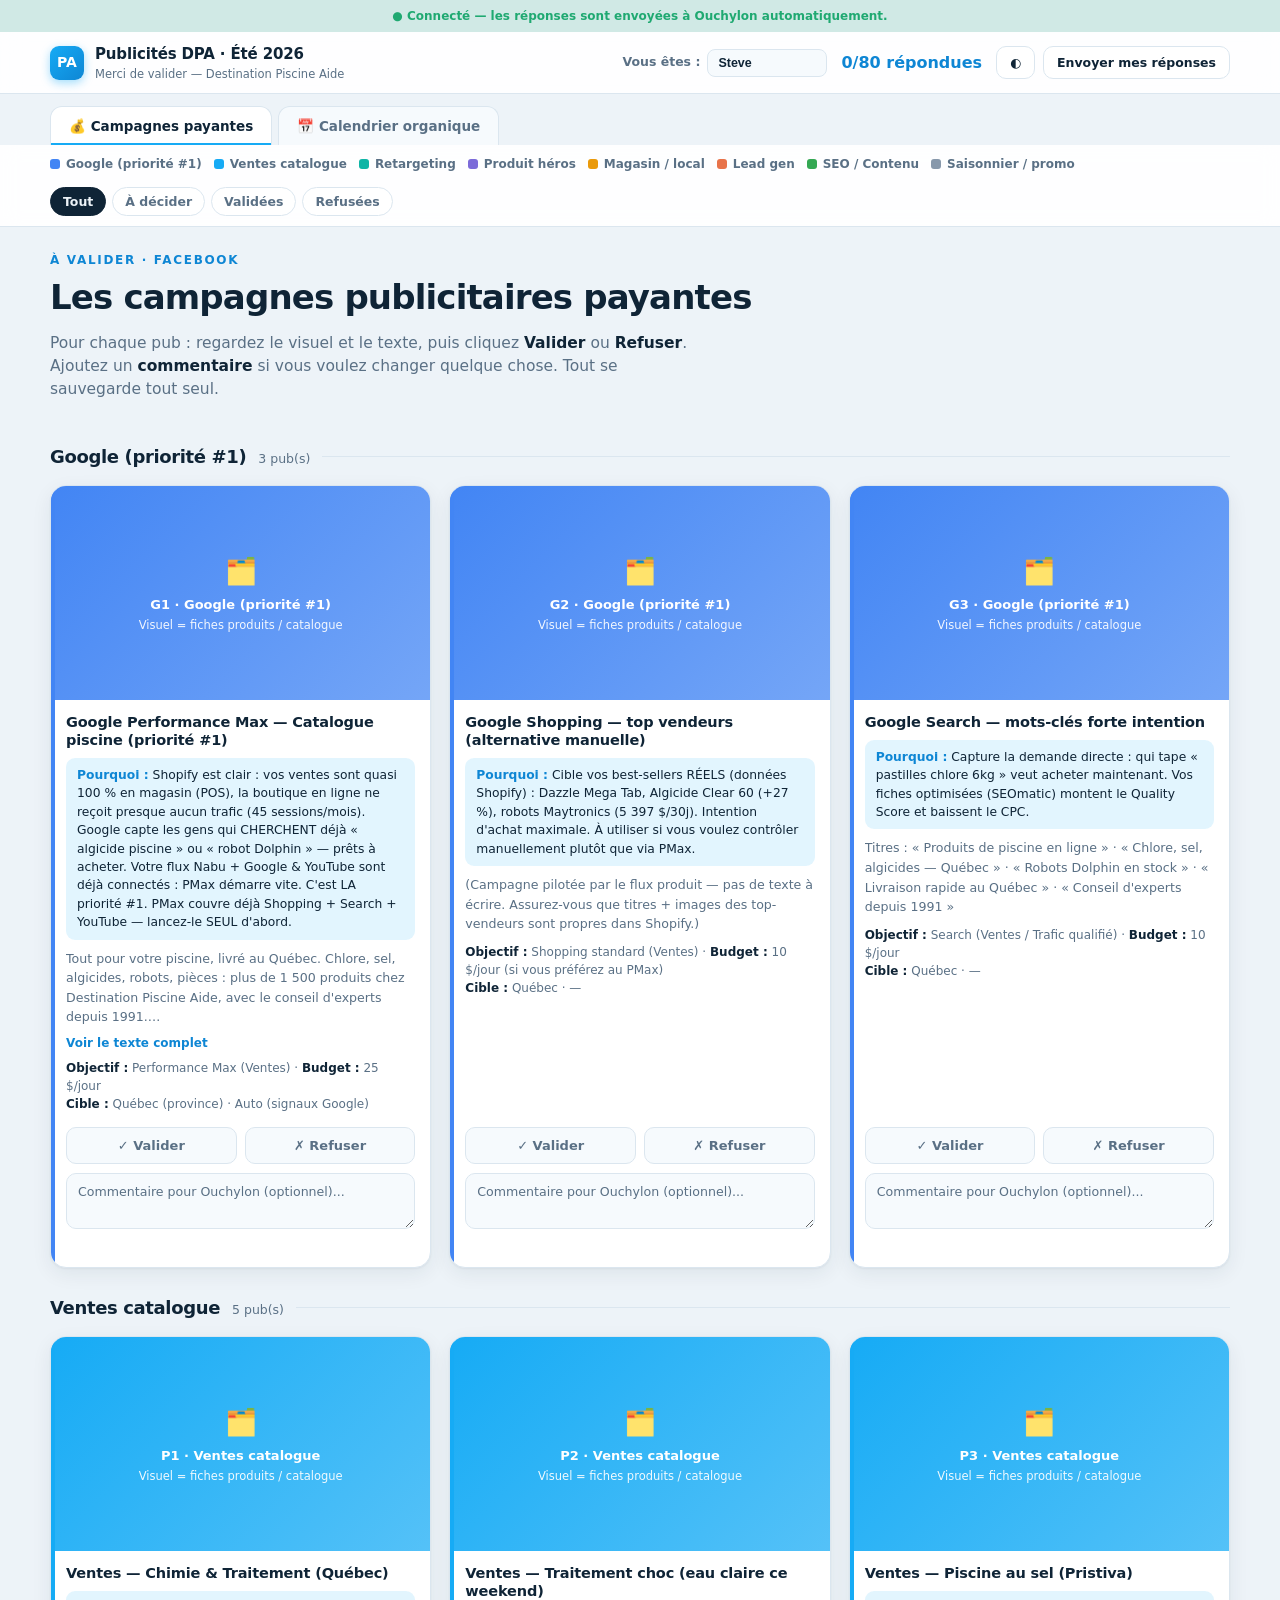
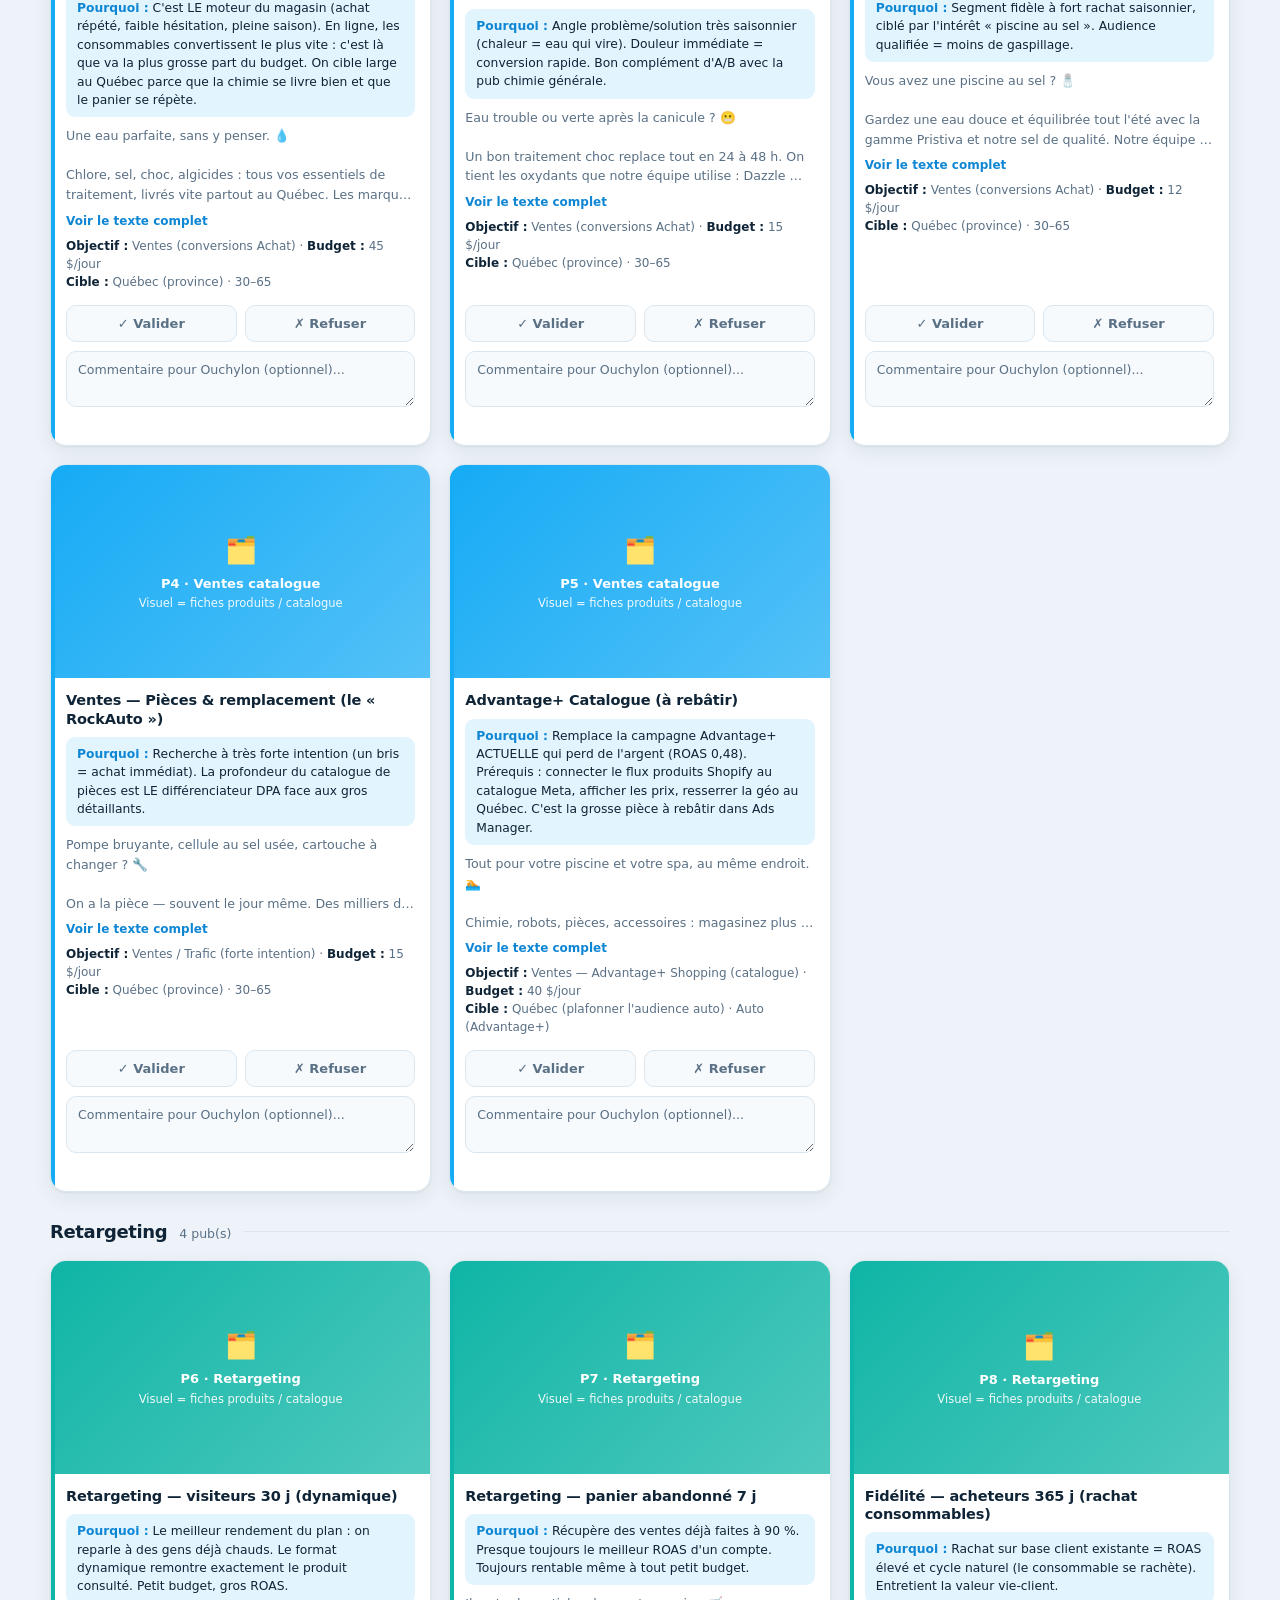
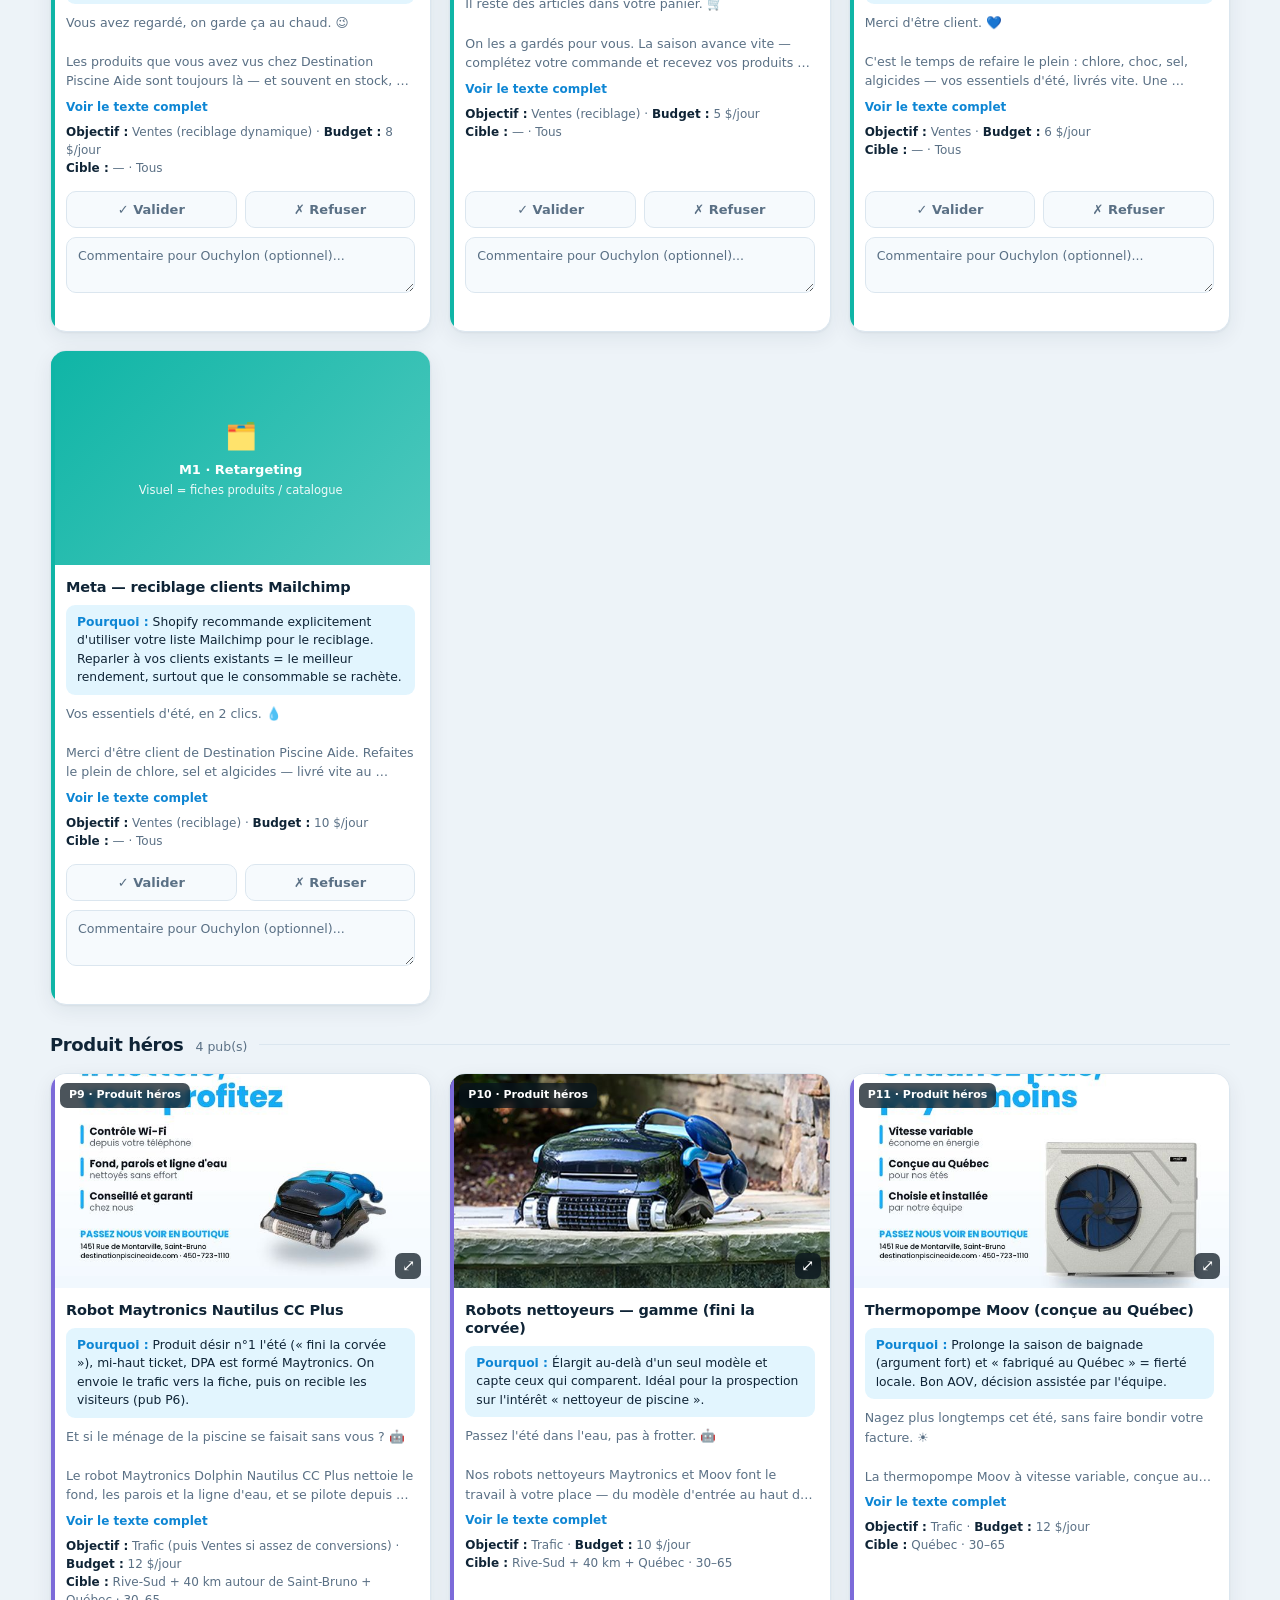
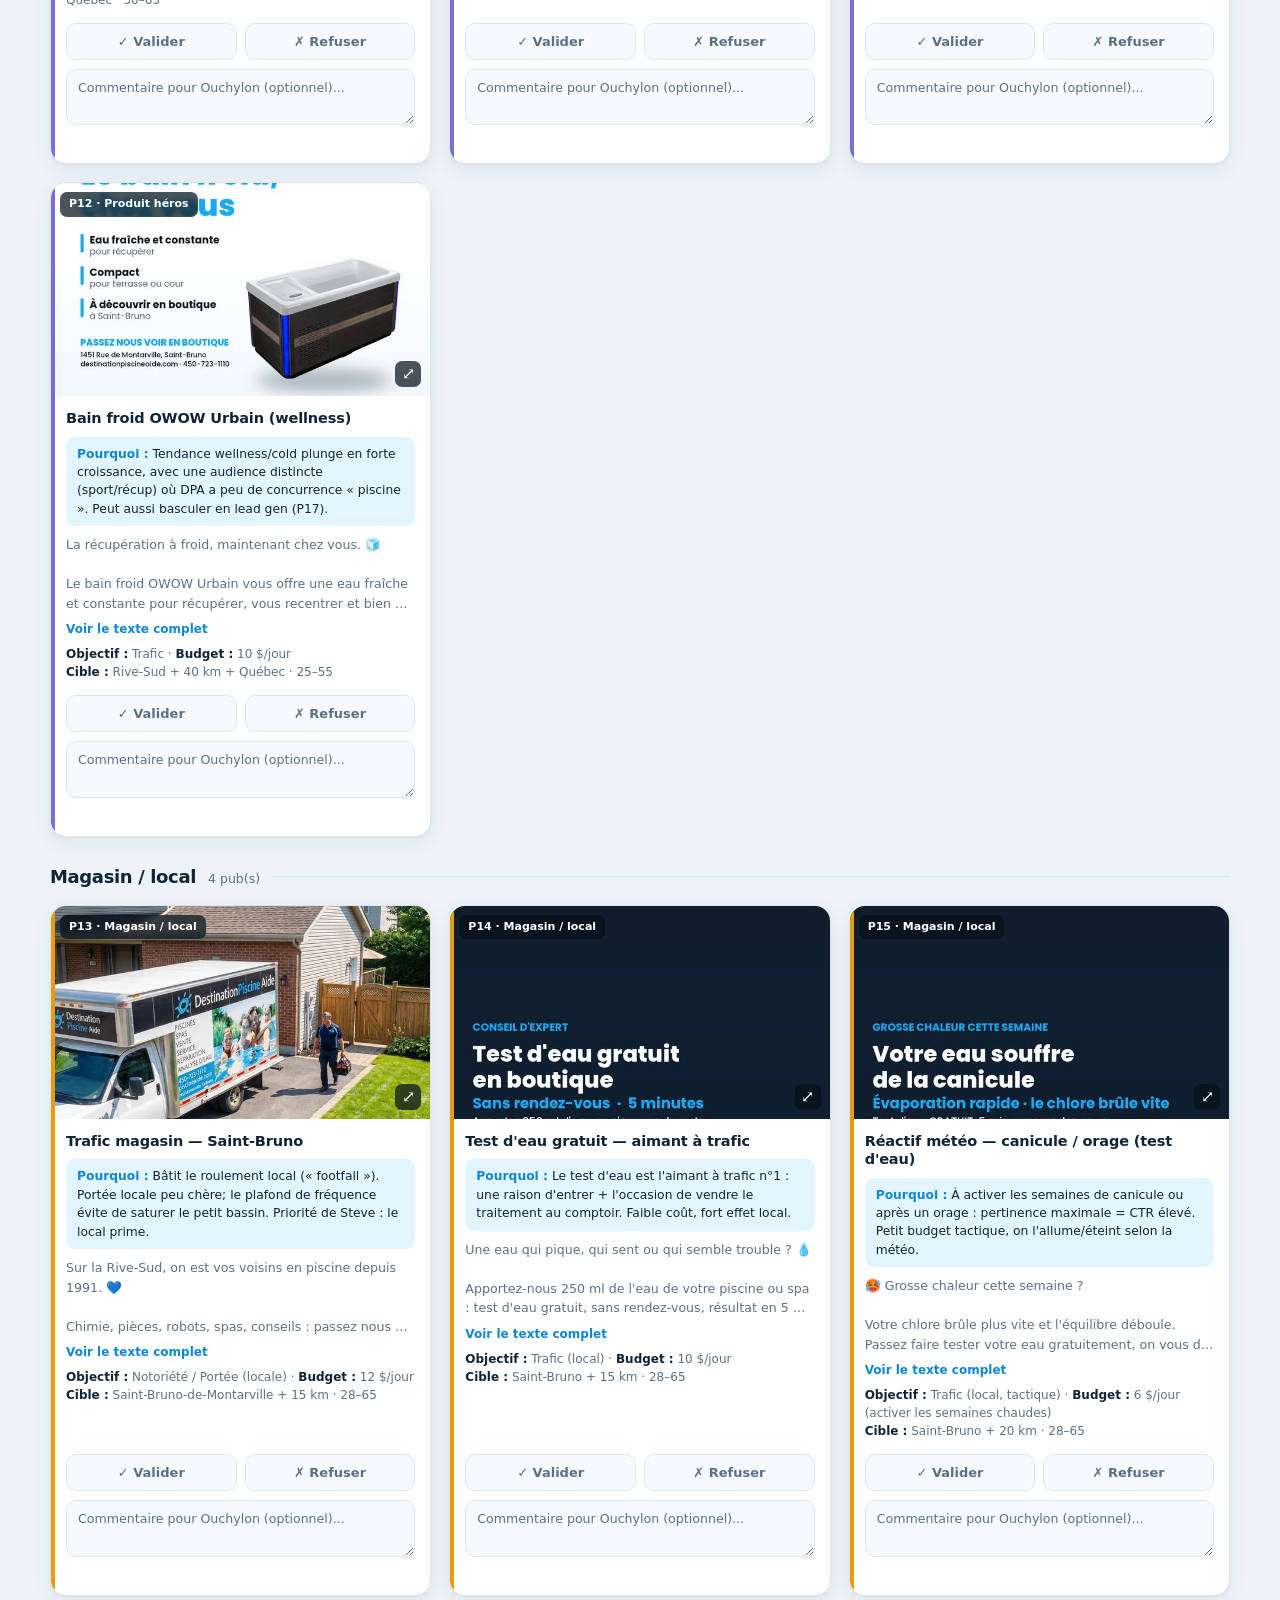
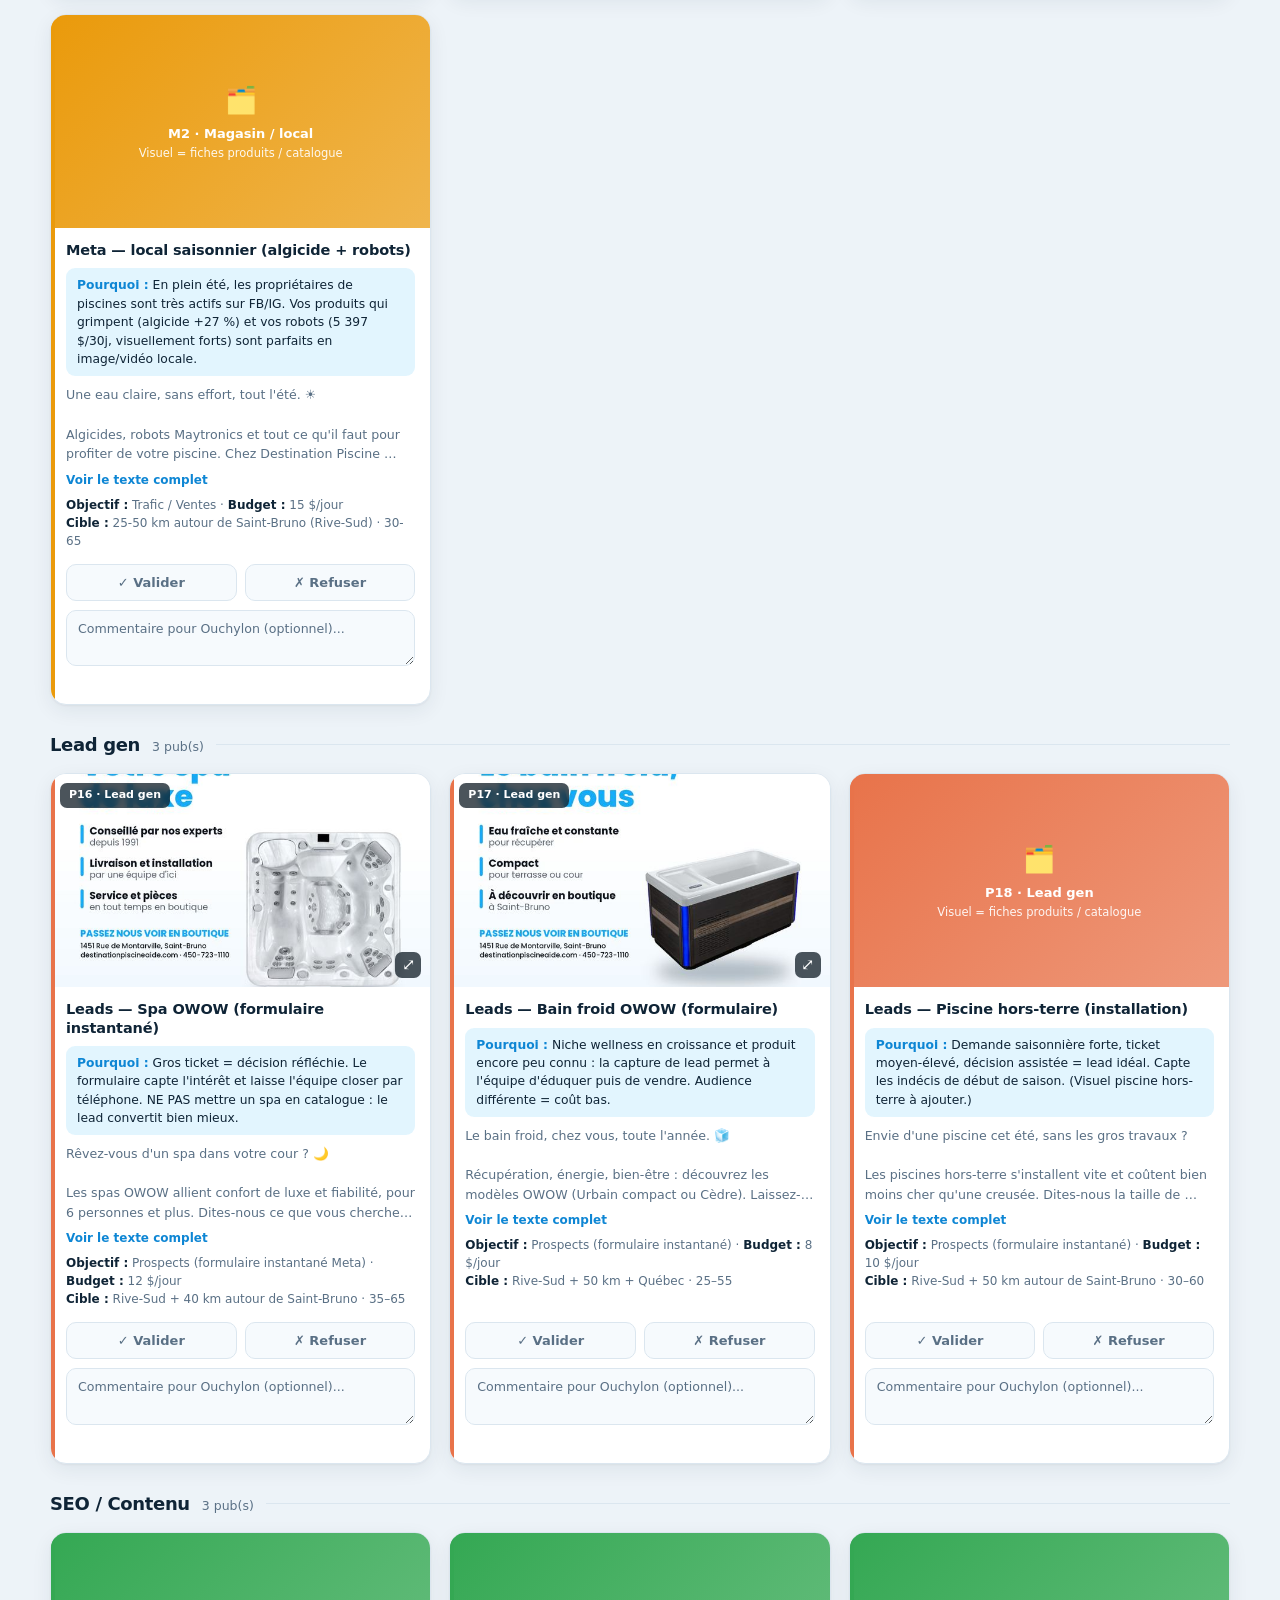
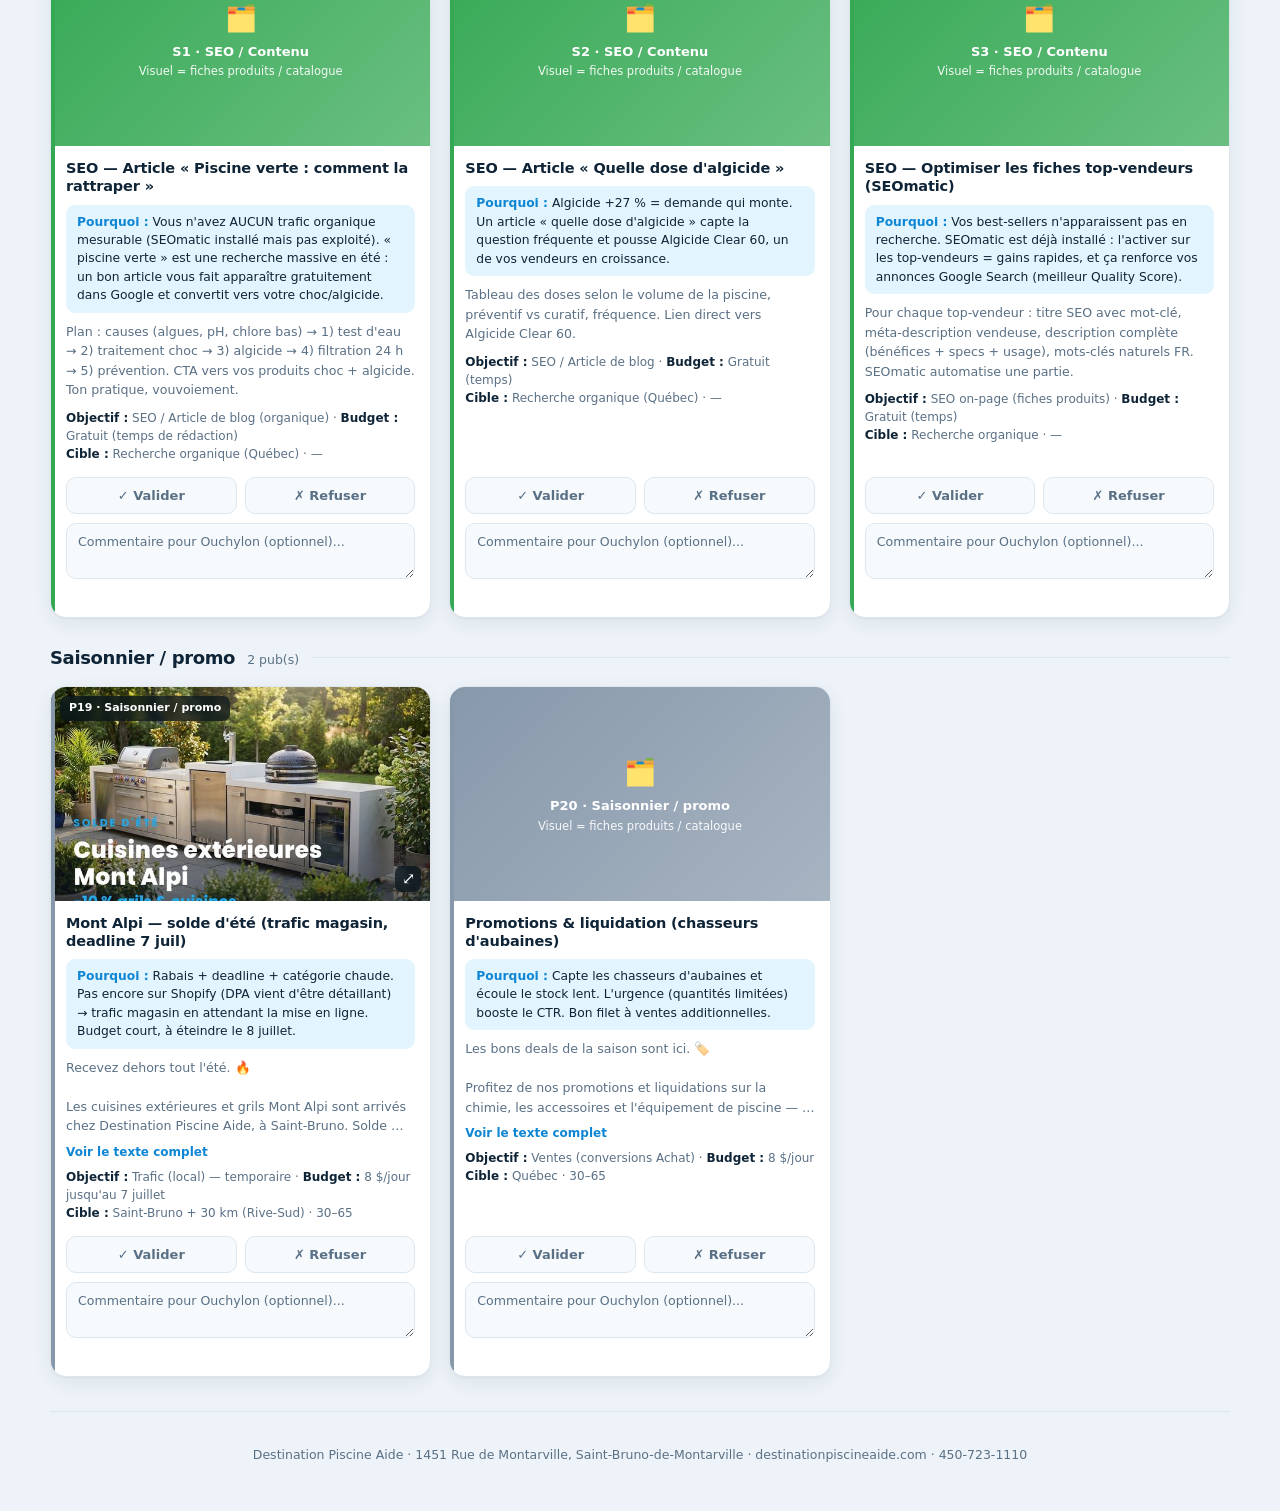
==== index.html @ d01fed9a "Page de validation des pubs DPA (Steve) — mirror GHL + créatifs Google/Meta/SEO Co-Authored-By: Clau" ====
<!doctype html>
<html lang="fr">
<head>
<meta charset="utf-8">
<meta name="viewport" content="width=device-width, initial-scale=1">
<title>Publicités DPA — Été 2026 · à valider</title>
<link rel="icon" href="data:image/svg+xml,<svg xmlns='http://www.w3.org/2000/svg' viewBox='0 0 100 100'><text y='.9em' font-size='90'>💧</text></svg>">
<link rel="stylesheet" href="styles.css">
</head>
<body data-page="review">
<div id="modebar" class="modebar"></div>
<header class="top"><div class="top-in">
  <div class="brand"><div class="logo">PA</div>
    <div><b>Publicités DPA · Été 2026</b><span>Merci de valider — Destination Piscine Aide</span></div></div>
  <label class="who">Vous êtes : <input id="reviewer" type="text" aria-label="Votre nom"></label>
  <span class="prog" id="prog">0/0</span>
  <div class="actions">
    <button class="btn" id="themeBtn" title="Thème clair/sombre">◐</button>
    <button class="btn" id="exportBtn">Envoyer mes réponses</button>
  </div>
</div></header>

<div class="tabs" role="tablist">
  <button class="tab" id="tabPaid" role="tab" aria-selected="true">💰 Campagnes payantes</button>
  <button class="tab" id="tabOrg" role="tab" aria-selected="false">📅 Calendrier organique</button>
</div>
<div class="subbar"><div class="subbar-in">
  <div class="legend" id="legend"></div>
  <div class="filters" id="filters">
    <button class="chip" data-f="all" aria-pressed="true">Tout</button>
    <button class="chip" data-f="attente" aria-pressed="false">À décider</button>
    <button class="chip" data-f="valide" aria-pressed="false">Validées</button>
    <button class="chip" data-f="refuse" aria-pressed="false">Refusées</button>
  </div>
</div></div>

<main class="wrap">
  <section class="view on" id="viewPaid">
    <div class="hero">
      <div class="eyebrow">À valider · Facebook</div>
      <h1>Les campagnes publicitaires payantes</h1>
      <p class="lede">Pour chaque pub : regardez le visuel et le texte, puis cliquez <b>Valider</b> ou <b>Refuser</b>. Ajoutez un <b>commentaire</b> si vous voulez changer quelque chose. Tout se sauvegarde tout seul.</p>
    </div>
    <div id="paidApp"></div>
  </section>
  <section class="view" id="viewOrg">
    <div class="hero">
      <div class="eyebrow">À valider · Facebook + Instagram</div>
      <h1>Le calendrier des publications</h1>
      <p class="lede">Les publications prévues du 26 juin au 20 juillet. Même chose : <b>Valider</b> / <b>Refuser</b> + commentaire au besoin.</p>
    </div>
    <div id="orgApp"></div>
  </section>
  <div class="foot">Destination Piscine Aide · 1451 Rue de Montarville, Saint-Bruno-de-Montarville · destinationpiscineaide.com · 450-723-1110</div>
</main>

<div class="lb" id="lb">
  <button class="lb-x" id="lbX" aria-label="Fermer">✕</button>
  <button class="lb-nav prev" id="lbP" aria-label="Précédent">‹</button>
  <img id="lbImg" alt="">
  <button class="lb-nav next" id="lbN" aria-label="Suivant">›</button>
  <div class="lb-count" id="lbC"></div>
</div>
<div class="toast" id="toast"></div>

<script src="config.js"></script>
<script src="data.js"></script>
<script src="store.js"></script>
<script src="app.js"></script>
</body>
</html>
---- styles.css ----
:root{
  --accent:#16ABF5; --accent-deep:#0E86D4; --accent-soft:rgba(22,171,245,.12);
  --ground:#EDF3F8; --surface:#FFFFFF; --surface-2:#F6FAFD;
  --ink:#0F2436; --muted:#5A7085; --line:#DBE6EF; --line-2:#EAF1F7;
  --keep:#1FA971; --keep-soft:rgba(31,169,113,.14);
  --revoir:#E8734A; --revoir-soft:rgba(232,115,74,.14);
  --c-produit:#16ABF5; --c-montalpi:#EA9A0B; --c-conseil:#0FB5A6; --c-equipe:#7C6BD9; --c-aspirationnel:#8798AB;
  --shadow:0 1px 2px rgba(16,36,54,.05),0 6px 20px rgba(16,36,54,.07);
  --radius:16px; --maxw:1220px;
  --font:"Poppins","Segoe UI",system-ui,-apple-system,Roboto,Helvetica,Arial,sans-serif;
  --mono:ui-monospace,"Cascadia Mono","Consolas",monospace;
}
@media (prefers-color-scheme:dark){:root{
  --ground:#0B141D; --surface:#14212E; --surface-2:#0F1B26; --ink:#E6EFF6; --muted:#93A8BA;
  --line:#263A4C; --line-2:#1C2C3A; --accent-soft:rgba(22,171,245,.16);
  --keep-soft:rgba(31,169,113,.2); --revoir-soft:rgba(232,115,74,.18);
  --shadow:0 1px 2px rgba(0,0,0,.3),0 8px 26px rgba(0,0,0,.35);}}
:root[data-theme="dark"]{
  --ground:#0B141D; --surface:#14212E; --surface-2:#0F1B26; --ink:#E6EFF6; --muted:#93A8BA;
  --line:#263A4C; --line-2:#1C2C3A; --accent-soft:rgba(22,171,245,.16);
  --keep-soft:rgba(31,169,113,.2); --revoir-soft:rgba(232,115,74,.18);
  --shadow:0 1px 2px rgba(0,0,0,.3),0 8px 26px rgba(0,0,0,.35);}
:root[data-theme="light"]{
  --ground:#EDF3F8; --surface:#FFFFFF; --surface-2:#F6FAFD; --ink:#0F2436; --muted:#5A7085;
  --line:#DBE6EF; --line-2:#EAF1F7; --accent-soft:rgba(22,171,245,.12);
  --keep-soft:rgba(31,169,113,.14); --revoir-soft:rgba(232,115,74,.14);
  --shadow:0 1px 2px rgba(16,36,54,.05),0 6px 20px rgba(16,36,54,.07);}
*{box-sizing:border-box}
body{margin:0;background:var(--ground);color:var(--ink);font-family:var(--font);line-height:1.5;
  -webkit-font-smoothing:antialiased;text-rendering:optimizeLegibility}
img{max-width:100%;display:block}
button{font-family:inherit;cursor:pointer}
textarea{font-family:inherit}
a{color:var(--accent-deep);word-break:break-word}
.wrap{max-width:var(--maxw);margin:0 auto;padding:0 20px}

.top{position:sticky;top:0;z-index:40;background:color-mix(in srgb,var(--surface) 90%,transparent);
  backdrop-filter:blur(12px);border-bottom:1px solid var(--line)}
.top-in{max-width:var(--maxw);margin:0 auto;padding:10px 20px;display:flex;align-items:center;gap:14px;flex-wrap:wrap}
.brand{display:flex;align-items:center;gap:11px;margin-right:auto;min-width:0}
.logo{width:34px;height:34px;border-radius:9px;background:linear-gradient(135deg,var(--accent),var(--accent-deep));
  display:grid;place-items:center;color:#fff;font-weight:700;font-size:14px;flex:none;box-shadow:0 3px 10px rgba(22,171,245,.4)}
.brand b{font-weight:600;font-size:15px;letter-spacing:-.01em;white-space:nowrap}
.brand span{display:block;font-size:11.5px;color:var(--muted);font-weight:500}
.who{display:flex;align-items:center;gap:7px;font-size:12.5px;color:var(--muted);font-weight:600}
.who input{border:1px solid var(--line);background:var(--surface-2);color:var(--ink);border-radius:8px;
  padding:6px 10px;font-size:12.5px;font-weight:600;width:120px}
.prog{font-variant-numeric:tabular-nums;font-weight:700;color:var(--accent-deep);white-space:nowrap}
.actions{display:flex;gap:8px;flex-wrap:wrap}
.btn{border:1px solid var(--line);background:var(--surface);color:var(--ink);padding:8px 13px;border-radius:10px;
  font-size:12.5px;font-weight:600;display:inline-flex;align-items:center;gap:6px;transition:.15s;white-space:nowrap}
.btn:hover{border-color:var(--accent);color:var(--accent-deep)}
.btn.primary{background:var(--accent);border-color:var(--accent);color:#fff}
.btn.primary:hover{background:var(--accent-deep);color:#fff}
.btn:focus-visible,.chip:focus-visible,.tab:focus-visible,button:focus-visible,textarea:focus-visible{outline:2px solid var(--accent);outline-offset:2px}

.modebar{font-size:12px;font-weight:600;text-align:center;padding:7px 12px}
.modebar.local{background:var(--revoir-soft);color:var(--revoir)}
.modebar.cloud{background:var(--keep-soft);color:var(--keep)}
.modebar b{font-weight:700}

.tabs{display:flex;gap:6px;max-width:var(--maxw);margin:0 auto;padding:12px 20px 0}
.tab{border:1px solid var(--line);border-bottom:none;background:var(--surface-2);color:var(--muted);
  padding:11px 18px;border-radius:12px 12px 0 0;font-size:13.5px;font-weight:650;transition:.15s}
.tab[aria-selected="true"]{background:var(--surface);color:var(--ink);box-shadow:0 -2px 0 var(--accent) inset}
.tab:hover{color:var(--ink)}
.subbar{position:sticky;top:55px;z-index:30;background:color-mix(in srgb,var(--surface) 92%,transparent);
  backdrop-filter:blur(10px);border-bottom:1px solid var(--line)}
.subbar-in{max-width:var(--maxw);margin:0 auto;padding:10px 20px;display:flex;gap:14px;align-items:center;justify-content:space-between;flex-wrap:wrap}
.filters{display:flex;gap:6px;flex-wrap:wrap}
.chip{border:1px solid var(--line);background:var(--surface);color:var(--muted);padding:6px 12px;border-radius:999px;
  font-size:12.5px;font-weight:600;transition:.15s}
.chip[aria-pressed="true"]{background:var(--ink);color:var(--ground);border-color:var(--ink)}
.chip:hover{border-color:var(--accent)}
.legend{display:flex;flex-wrap:wrap;gap:12px}
.lg{display:inline-flex;align-items:center;gap:6px;font-size:12px;font-weight:600;color:var(--muted)}
.lg i{width:10px;height:10px;border-radius:3px;display:inline-block}

.hero{padding:24px 0 4px}
.eyebrow{font-size:12px;font-weight:700;letter-spacing:.14em;text-transform:uppercase;color:var(--accent-deep)}
h1{font-size:clamp(23px,4vw,34px);line-height:1.09;letter-spacing:-.025em;margin:.3em 0 .26em;font-weight:700;text-wrap:balance}
.lede{font-size:15.5px;color:var(--muted);max-width:66ch}
.lede b{color:var(--ink);font-weight:600}
.view{display:none} .view.on{display:block}

.sec{padding:22px 0 4px}
.sec-h{display:flex;align-items:baseline;gap:12px;margin-bottom:15px}
.sec-h h2{font-size:18px;font-weight:650;letter-spacing:-.02em;margin:0}
.sec-h .rng{font-size:12.5px;color:var(--muted);font-weight:500}
.sec-h .ln{flex:1;height:1px;background:var(--line);align-self:center}
.grid{display:grid;grid-template-columns:repeat(auto-fill,minmax(300px,1fr));gap:18px}

/* card (shared review) */
.card{background:var(--surface);border:1px solid var(--line);border-radius:var(--radius);overflow:hidden;
  box-shadow:var(--shadow);display:flex;flex-direction:column;position:relative;transition:.18s}
.card::before{content:"";position:absolute;inset:0 auto 0 0;width:4px;background:var(--tc,transparent);z-index:2;transition:.18s}
.card.valide::before{background:var(--keep)} .card.refuse::before{background:var(--revoir)}
.card.refuse .media img{opacity:.5;filter:saturate(.75)}
.card.hidden{display:none}
.media{position:relative;background:var(--surface-2);cursor:zoom-in;aspect-ratio:1/1;overflow:hidden}
.media.wide{aspect-ratio:16/9} .media.story{aspect-ratio:1080/1920}
.media.ph{cursor:default;display:grid;place-items:center;color:#fff;text-align:center;padding:14px}
.media.vid{aspect-ratio:1/1;cursor:default}
.media video{width:100%;height:100%;object-fit:contain;background:#000;display:block}
.media img{width:100%;height:100%;object-fit:cover}
.badges{position:absolute;top:9px;left:9px;right:9px;display:flex;gap:6px;justify-content:space-between;pointer-events:none}
.tagpill{background:rgba(6,18,28,.72);color:#fff;font-size:11px;font-weight:600;padding:4px 9px;border-radius:7px;backdrop-filter:blur(3px)}
.cat{font-size:11px;font-weight:700;padding:4px 9px;border-radius:7px;color:#fff}
.num{position:absolute;bottom:9px;left:9px;background:rgba(6,18,28,.72);color:#fff;font-size:11px;font-weight:700;
  padding:3px 8px;border-radius:7px;font-variant-numeric:tabular-nums;backdrop-filter:blur(3px)}
.zoom{position:absolute;bottom:9px;right:9px;background:rgba(6,18,28,.72);color:#fff;width:26px;height:26px;border-radius:7px;
  display:grid;place-items:center;backdrop-filter:blur(3px)}
.body{padding:13px 15px 15px;display:flex;flex-direction:column;gap:9px;flex:1}
.when{display:flex;align-items:center;gap:8px;font-size:12px;color:var(--muted);font-weight:600;flex-wrap:wrap}
.when .d{color:var(--ink)}
.ttl{font-size:14.5px;font-weight:650;letter-spacing:-.01em;line-height:1.25}
.why{background:var(--accent-soft);border-radius:9px;padding:8px 11px;font-size:12.3px;color:var(--ink);line-height:1.5}
.why b{color:var(--accent-deep);font-weight:700}
.cap{font-size:12.6px;color:var(--muted);line-height:1.55;white-space:pre-wrap;
  display:-webkit-box;-webkit-line-clamp:4;-webkit-box-orient:vertical;overflow:hidden}
.cap.open{-webkit-line-clamp:unset;overflow:visible}
.meta{font-size:12px;color:var(--muted);line-height:1.5}
.meta b{color:var(--ink);font-weight:600}
.more{align-self:flex-start;background:none;border:none;color:var(--accent-deep);font-size:12px;font-weight:600;padding:0}
.more:hover{text-decoration:underline}

/* decision + comment */
.dec{display:flex;gap:8px;margin-top:auto;padding-top:5px}
.dec button{flex:1;border-radius:10px;border:1.5px solid var(--line);background:var(--surface-2);color:var(--muted);
  padding:10px 6px;font-size:13px;font-weight:700;display:inline-flex;align-items:center;justify-content:center;gap:6px;transition:.14s}
.dec button:hover{border-color:var(--muted)}
.dec .v[aria-pressed="true"]{background:var(--keep);border-color:var(--keep);color:#fff}
.dec .r[aria-pressed="true"]{background:var(--revoir);border-color:var(--revoir);color:#fff}
.cmt{width:100%;border:1px solid var(--line);background:var(--surface-2);color:var(--ink);border-radius:10px;
  padding:9px 11px;font-size:12.6px;resize:vertical;min-height:38px;line-height:1.45}
.cmt::placeholder{color:var(--muted)}
.saved{font-size:11px;font-weight:650;color:var(--keep);opacity:0;transition:.2s;display:flex;align-items:center;gap:4px;height:14px}
.saved.on{opacity:1} .saved.err{color:var(--revoir)}

/* admin */
.tiles{display:grid;grid-template-columns:repeat(auto-fit,minmax(150px,1fr));gap:14px;margin:18px 0}
.tile{background:var(--surface);border:1px solid var(--line);border-radius:14px;padding:16px 18px;box-shadow:var(--shadow)}
.tile .k{font-size:11px;text-transform:uppercase;letter-spacing:.06em;color:var(--muted);font-weight:700}
.tile .v{font-size:30px;font-weight:800;letter-spacing:-.02em;font-variant-numeric:tabular-nums;margin-top:3px}
.tile.v-valide .v{color:var(--keep)} .tile.v-refuse .v{color:var(--revoir)} .tile.v-attente .v{color:var(--muted)}
.arow{display:grid;grid-template-columns:56px 1fr auto;gap:13px;align-items:center;background:var(--surface);
  border:1px solid var(--line);border-radius:12px;padding:10px 13px;box-shadow:var(--shadow);margin-bottom:9px}
.arow.hidden{display:none}
.arow .th{width:56px;height:56px;border-radius:9px;object-fit:cover;background:var(--surface-2);cursor:zoom-in}
.arow .mid{min-width:0}
.arow .nm{font-size:13.5px;font-weight:650;letter-spacing:-.01em}
.arow .sub{font-size:11.5px;color:var(--muted);margin-top:1px}
.arow .cbub{margin-top:6px;font-size:12.4px;color:var(--ink);background:var(--surface-2);border:1px solid var(--line-2);
  border-radius:9px;padding:7px 10px;line-height:1.45;white-space:pre-wrap}
.arow .cbub .qui{font-size:10.5px;color:var(--muted);font-weight:700;text-transform:uppercase;letter-spacing:.05em;margin-bottom:2px}
.stbadge{font-size:11.5px;font-weight:700;padding:5px 11px;border-radius:999px;white-space:nowrap}
.stbadge.valide{background:var(--keep-soft);color:var(--keep)}
.stbadge.refuse{background:var(--revoir-soft);color:var(--revoir)}
.stbadge.attente{background:var(--surface-2);color:var(--muted);border:1px solid var(--line)}

.foot{color:var(--muted);font-size:12.5px;text-align:center;padding:34px 0 46px;border-top:1px solid var(--line);margin-top:30px}
.lb{position:fixed;inset:0;z-index:80;background:rgba(6,14,22,.86);backdrop-filter:blur(6px);display:none;align-items:center;justify-content:center;padding:24px}
.lb.on{display:flex}
.lb img{max-width:min(94vw,760px);max-height:88vh;width:auto;border-radius:12px;box-shadow:0 20px 60px rgba(0,0,0,.5)}
.lb-x{position:absolute;top:16px;right:18px;width:42px;height:42px;border-radius:11px;border:none;background:rgba(255,255,255,.14);color:#fff;font-size:20px;display:grid;place-items:center}
.lb-nav{position:absolute;top:50%;transform:translateY(-50%);width:46px;height:46px;border-radius:50%;border:none;background:rgba(255,255,255,.14);color:#fff;font-size:22px;display:grid;place-items:center}
.lb-nav.prev{left:18px} .lb-nav.next{right:18px}
.lb-count{position:absolute;bottom:20px;left:50%;transform:translateX(-50%);color:#fff;font-size:13px;font-weight:600;background:rgba(255,255,255,.14);padding:5px 13px;border-radius:999px}
.toast{position:fixed;bottom:22px;left:50%;transform:translateX(-50%) translateY(20px);z-index:90;background:var(--ink);color:var(--ground);padding:11px 18px;border-radius:11px;font-size:13px;font-weight:600;opacity:0;transition:.25s;pointer-events:none;box-shadow:var(--shadow)}
.toast.on{opacity:1;transform:translateX(-50%) translateY(0)}
@media (prefers-reduced-motion:reduce){*{transition:none!important}}
@media (max-width:560px){.grid{grid-template-columns:1fr;gap:14px}.who input{width:96px}}
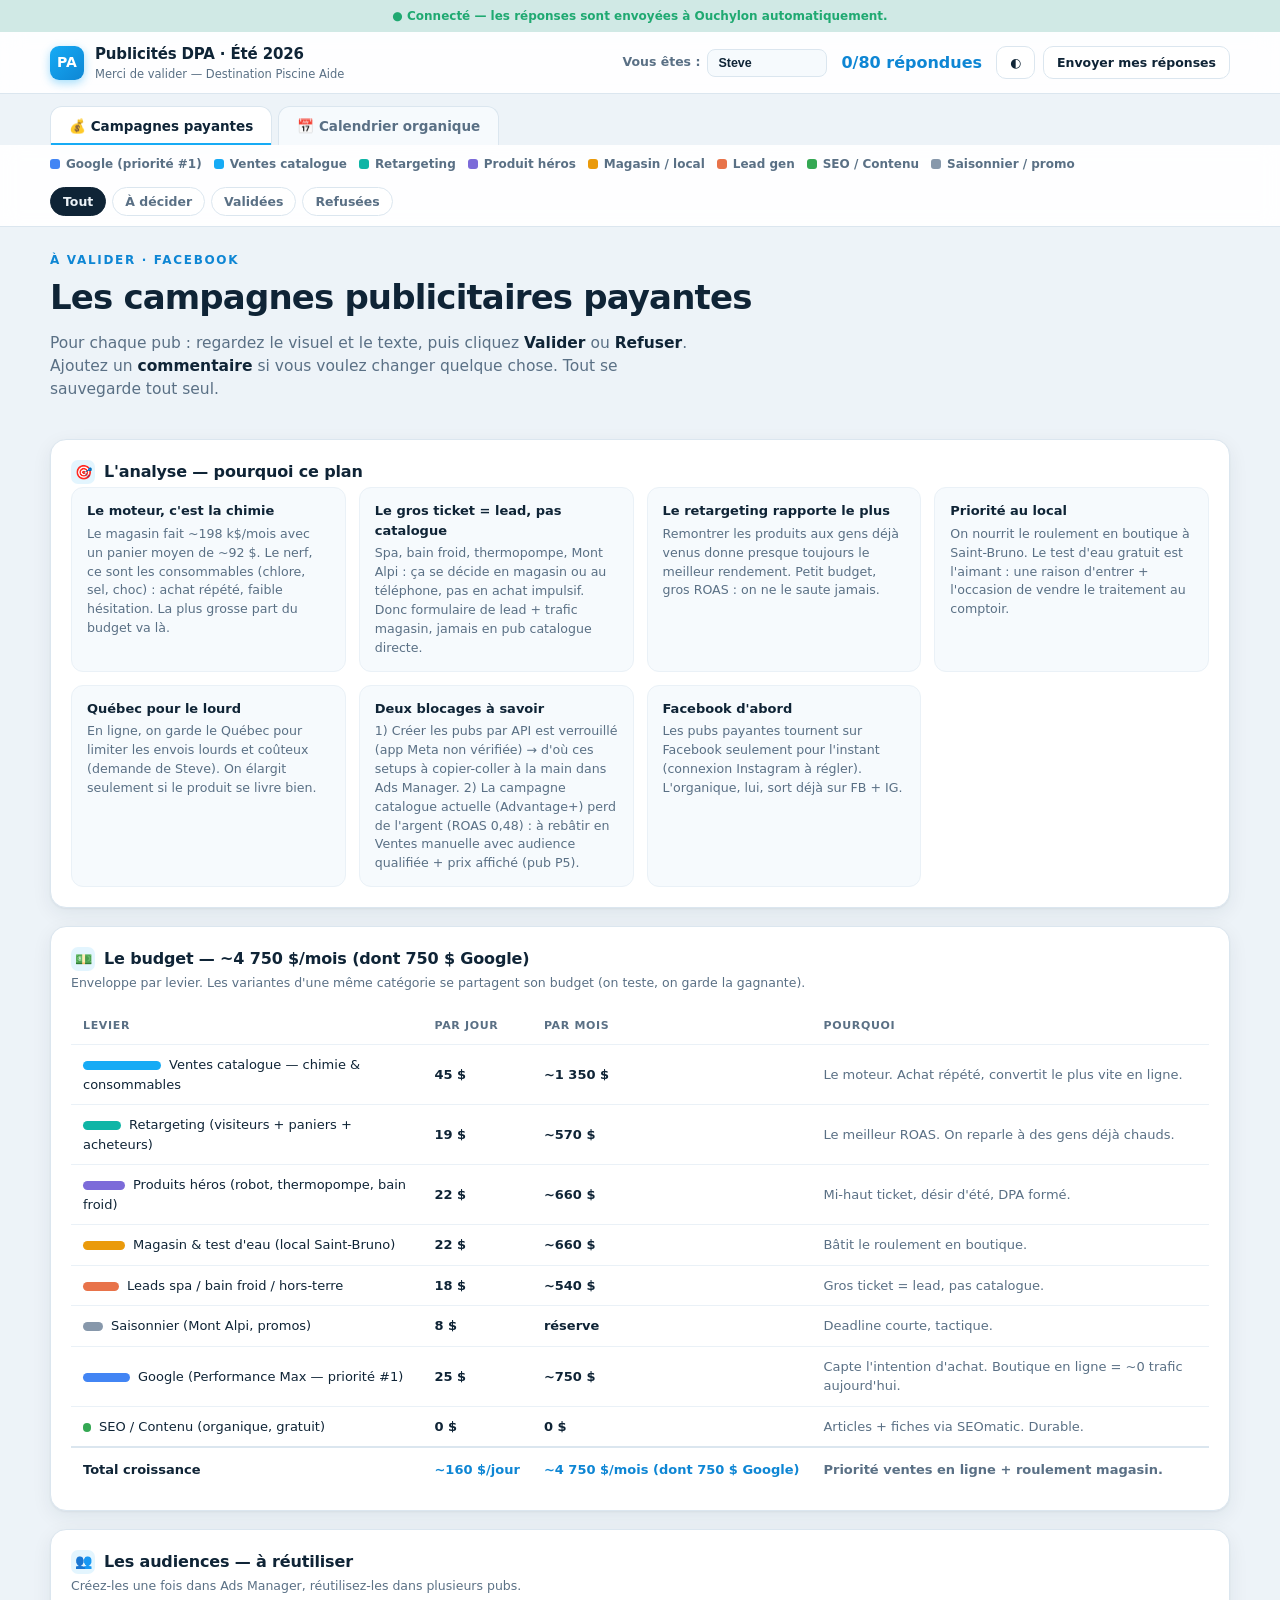
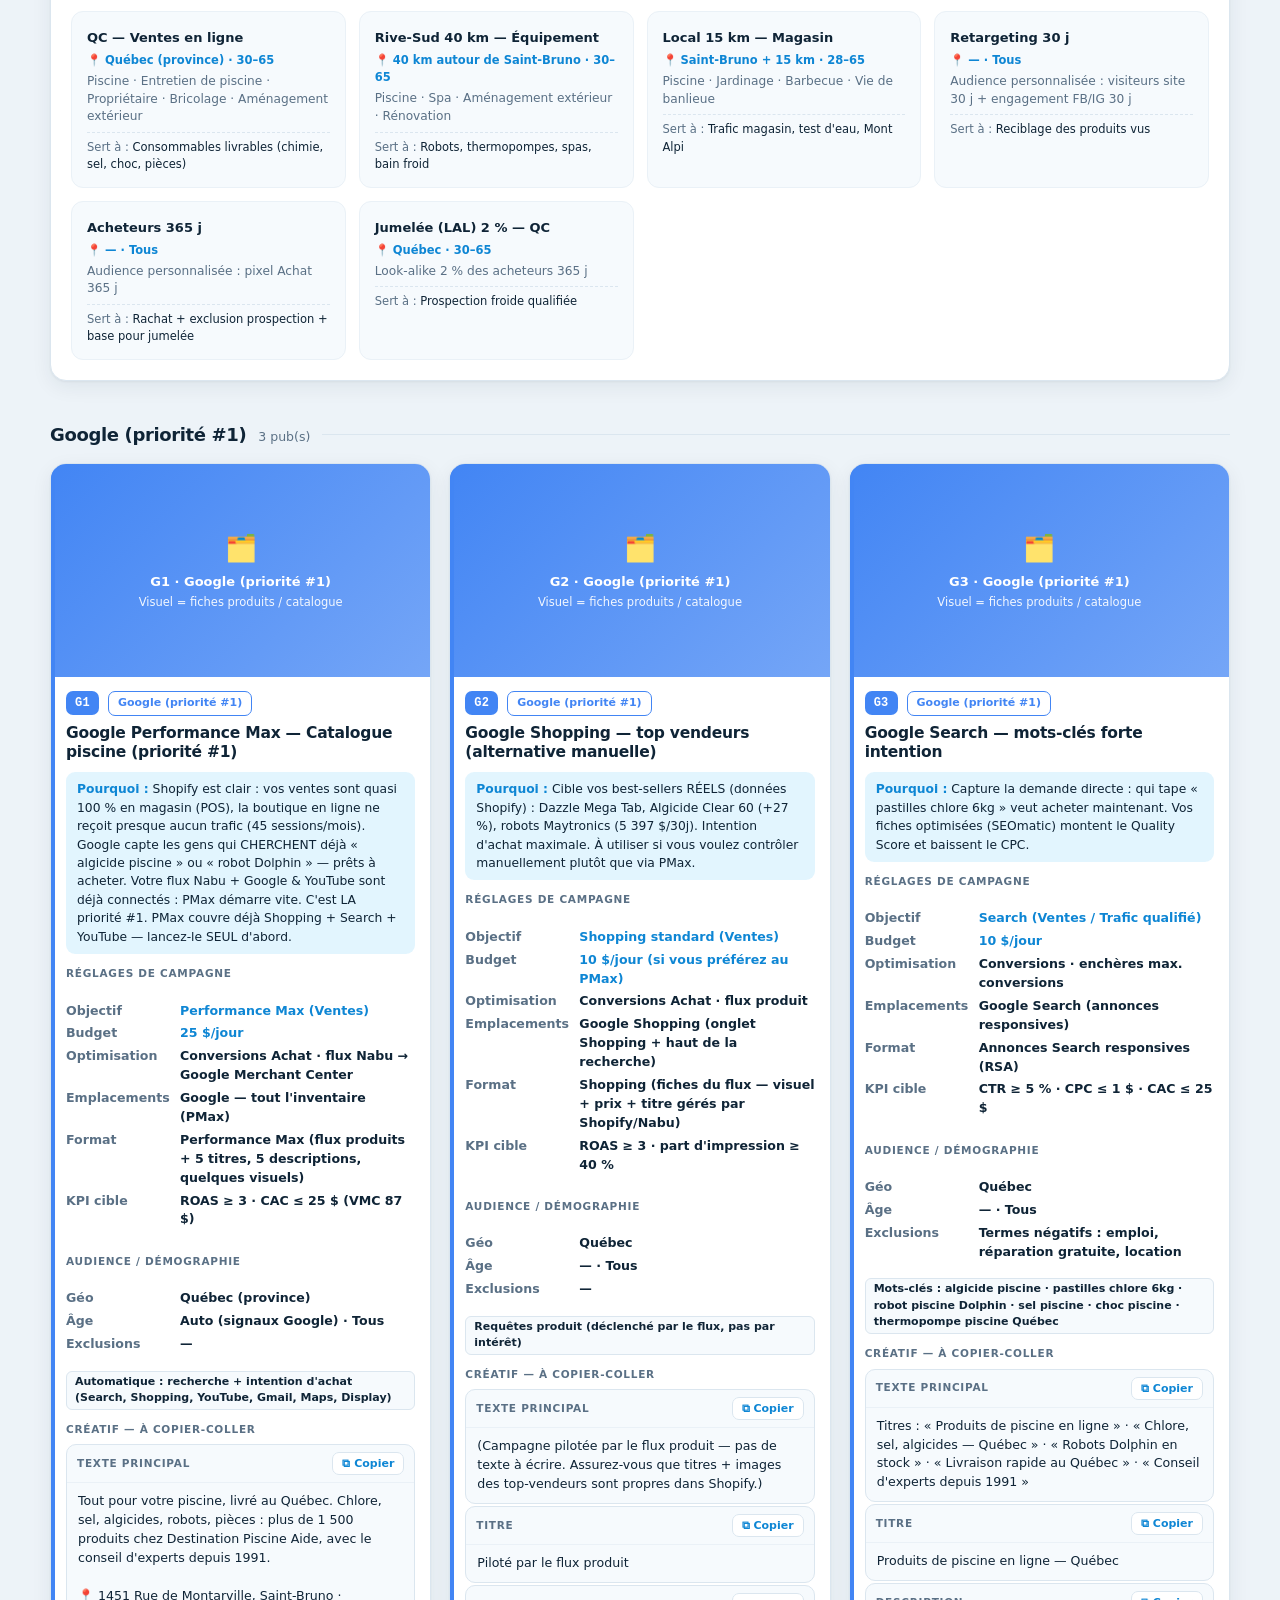
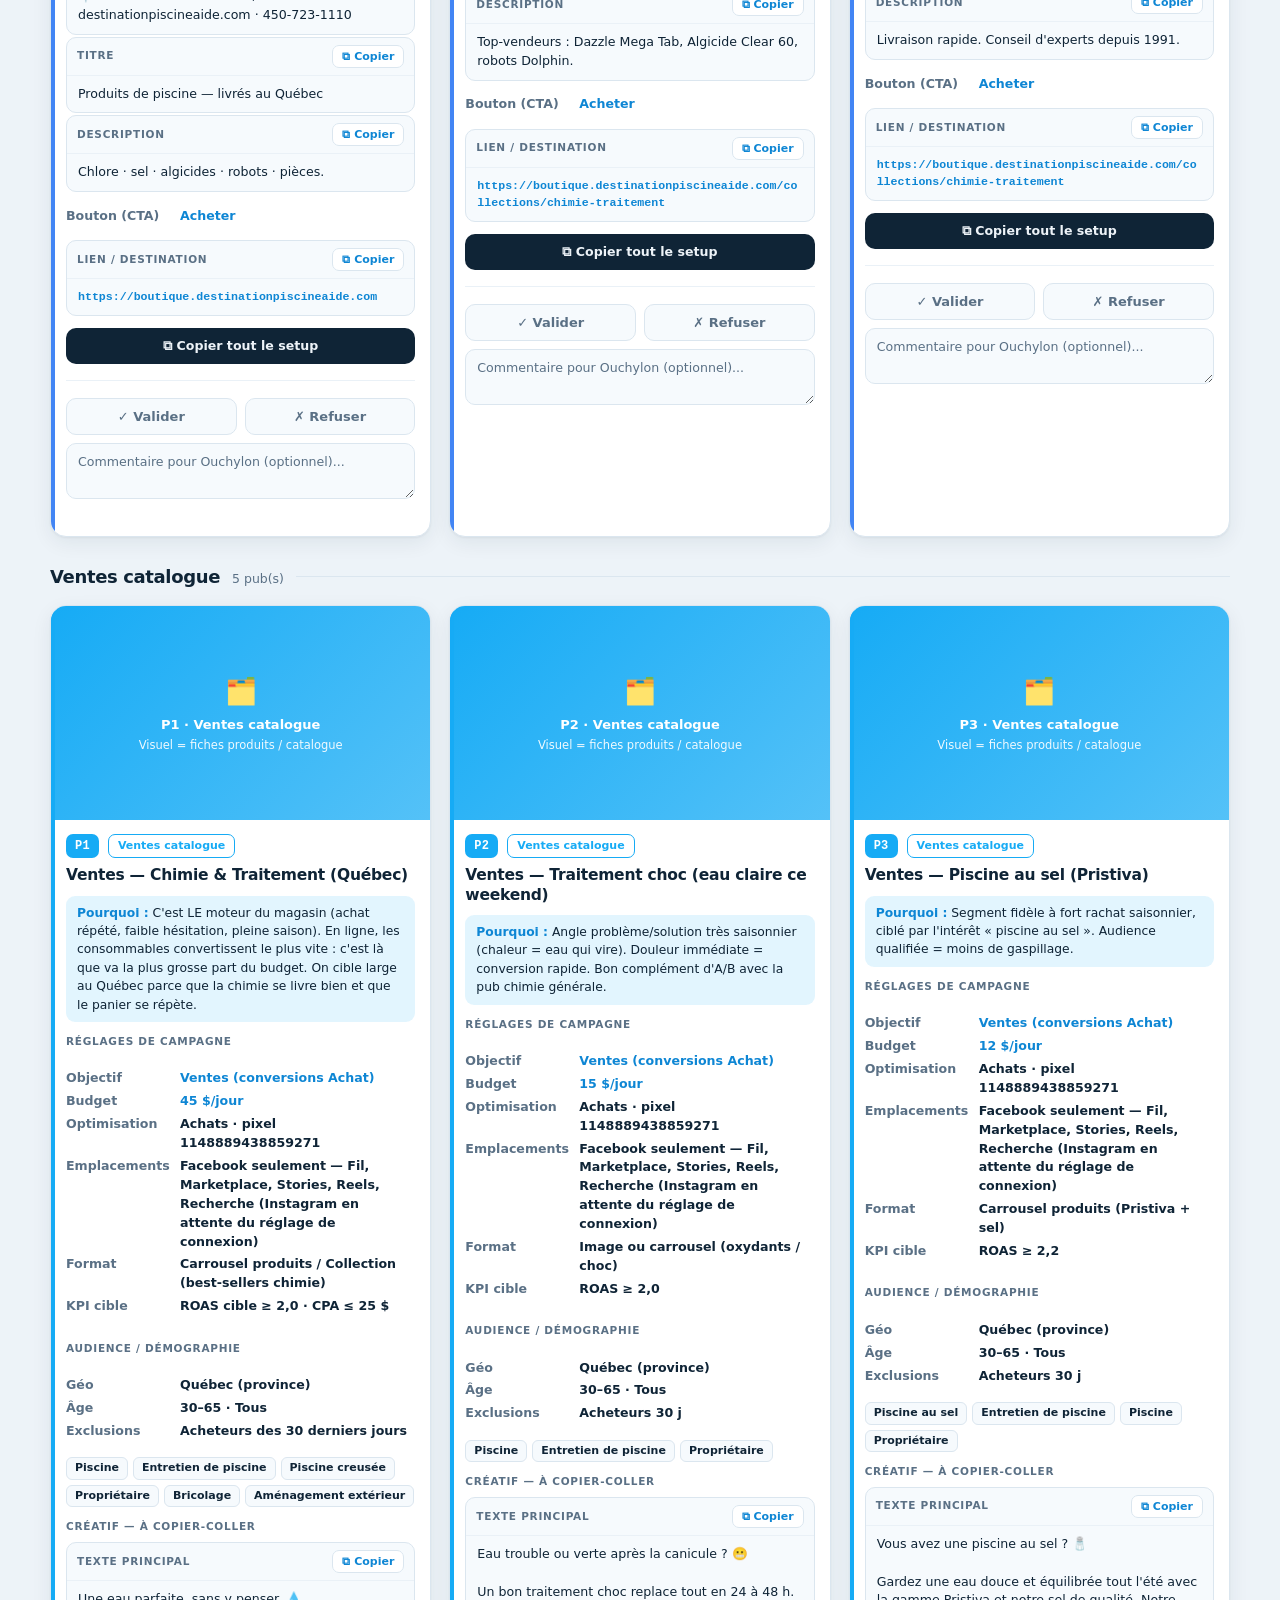
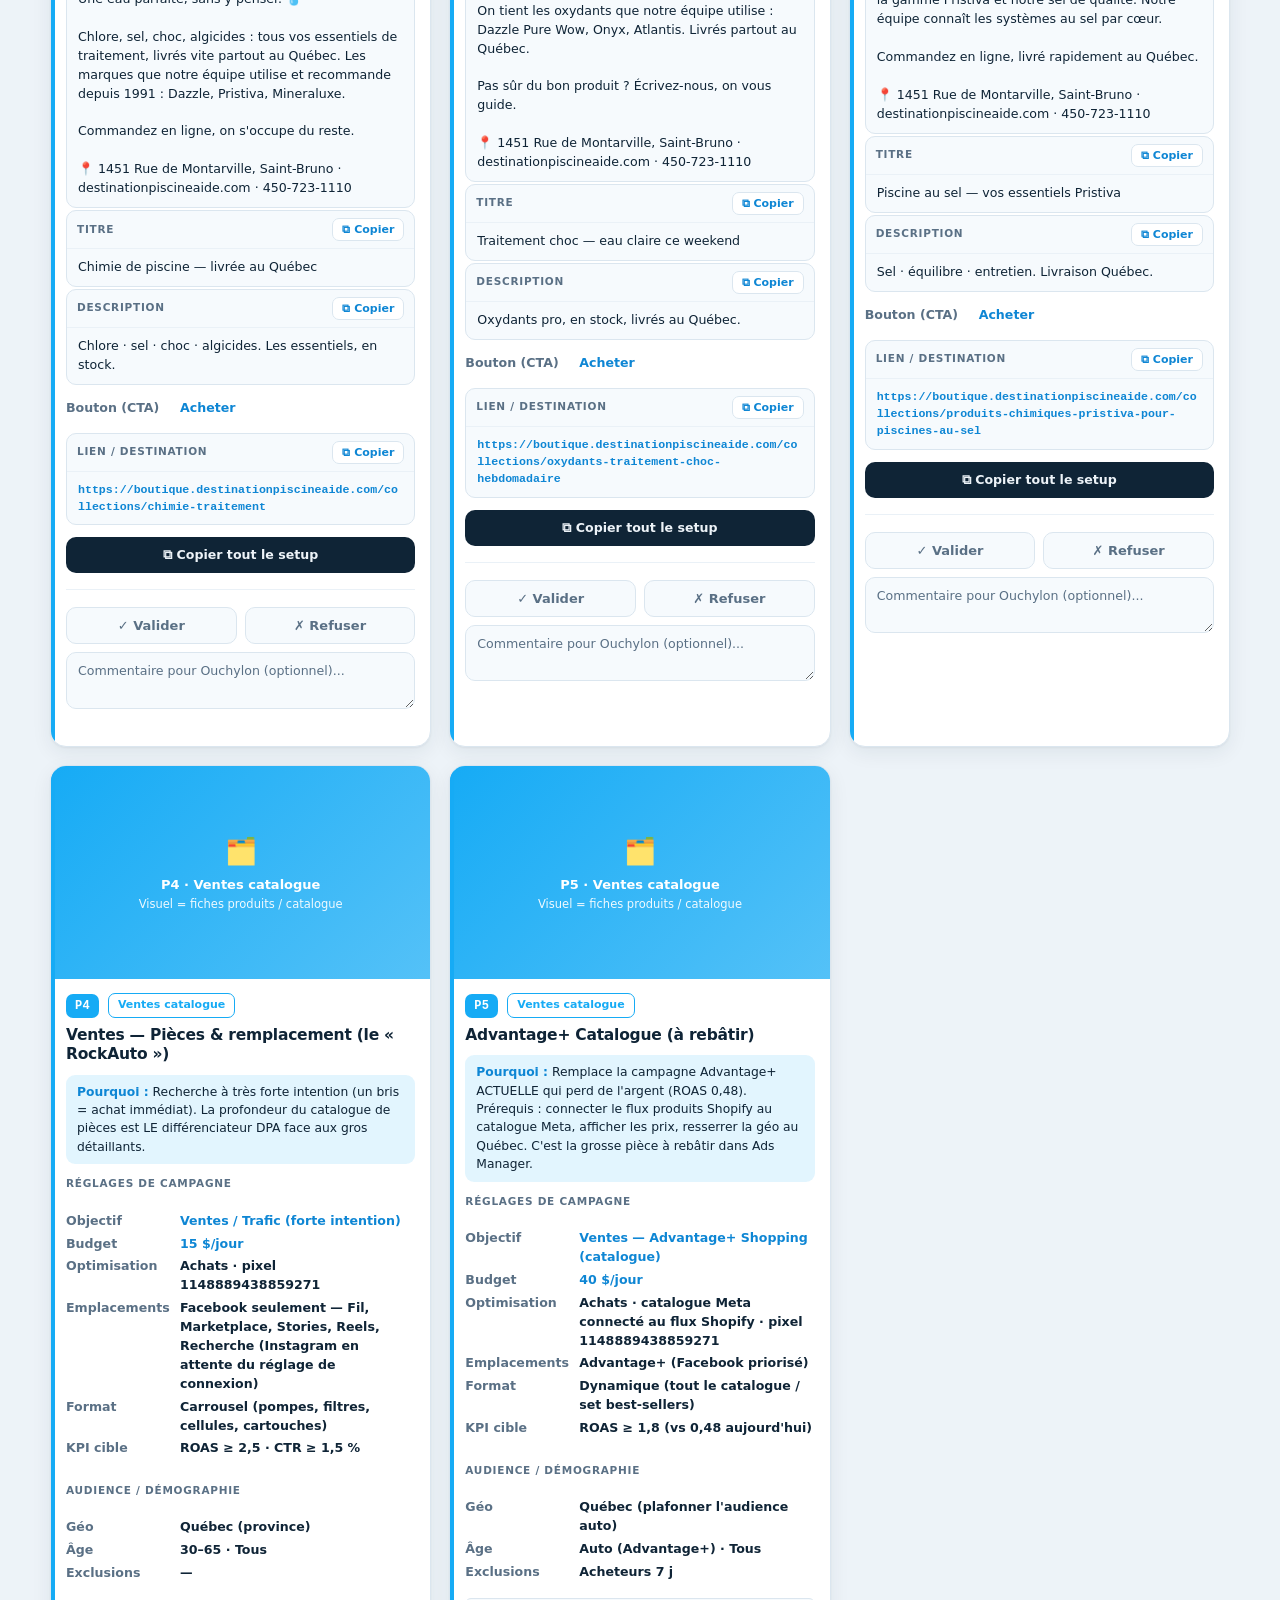
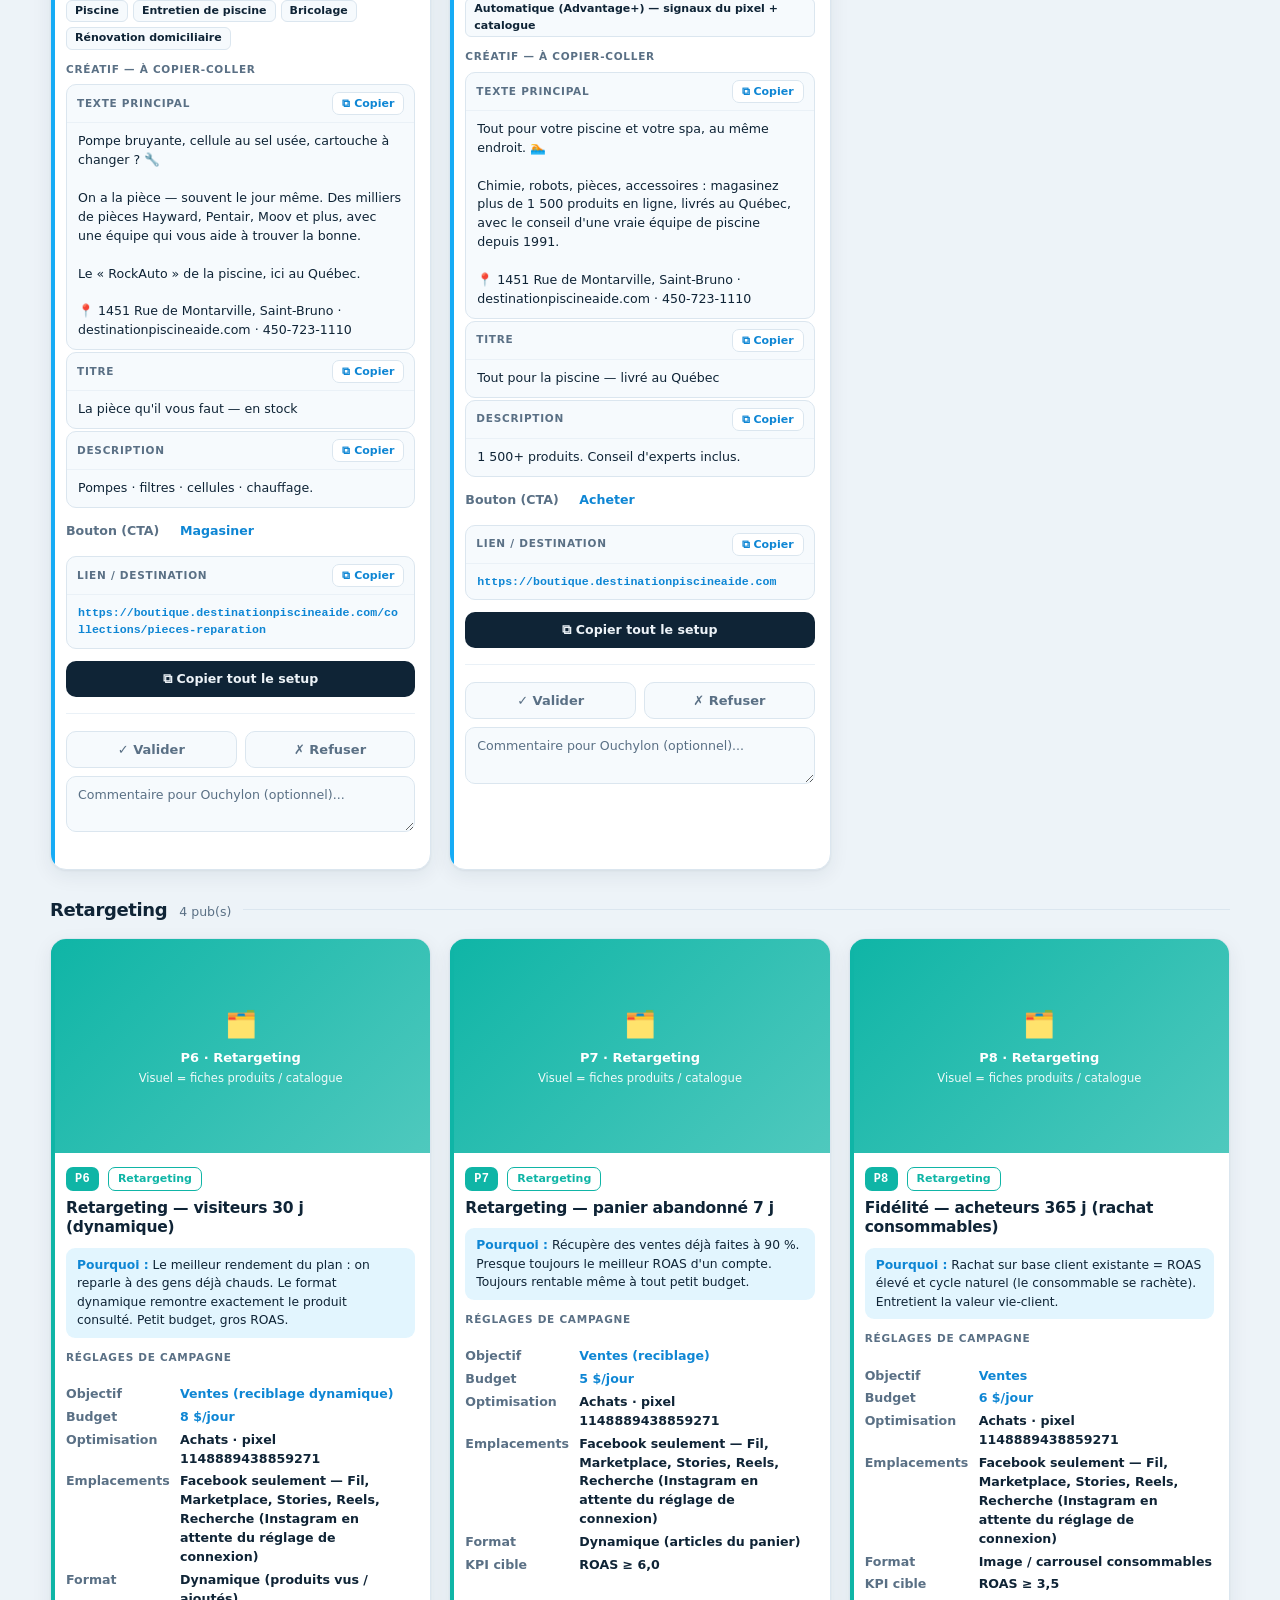
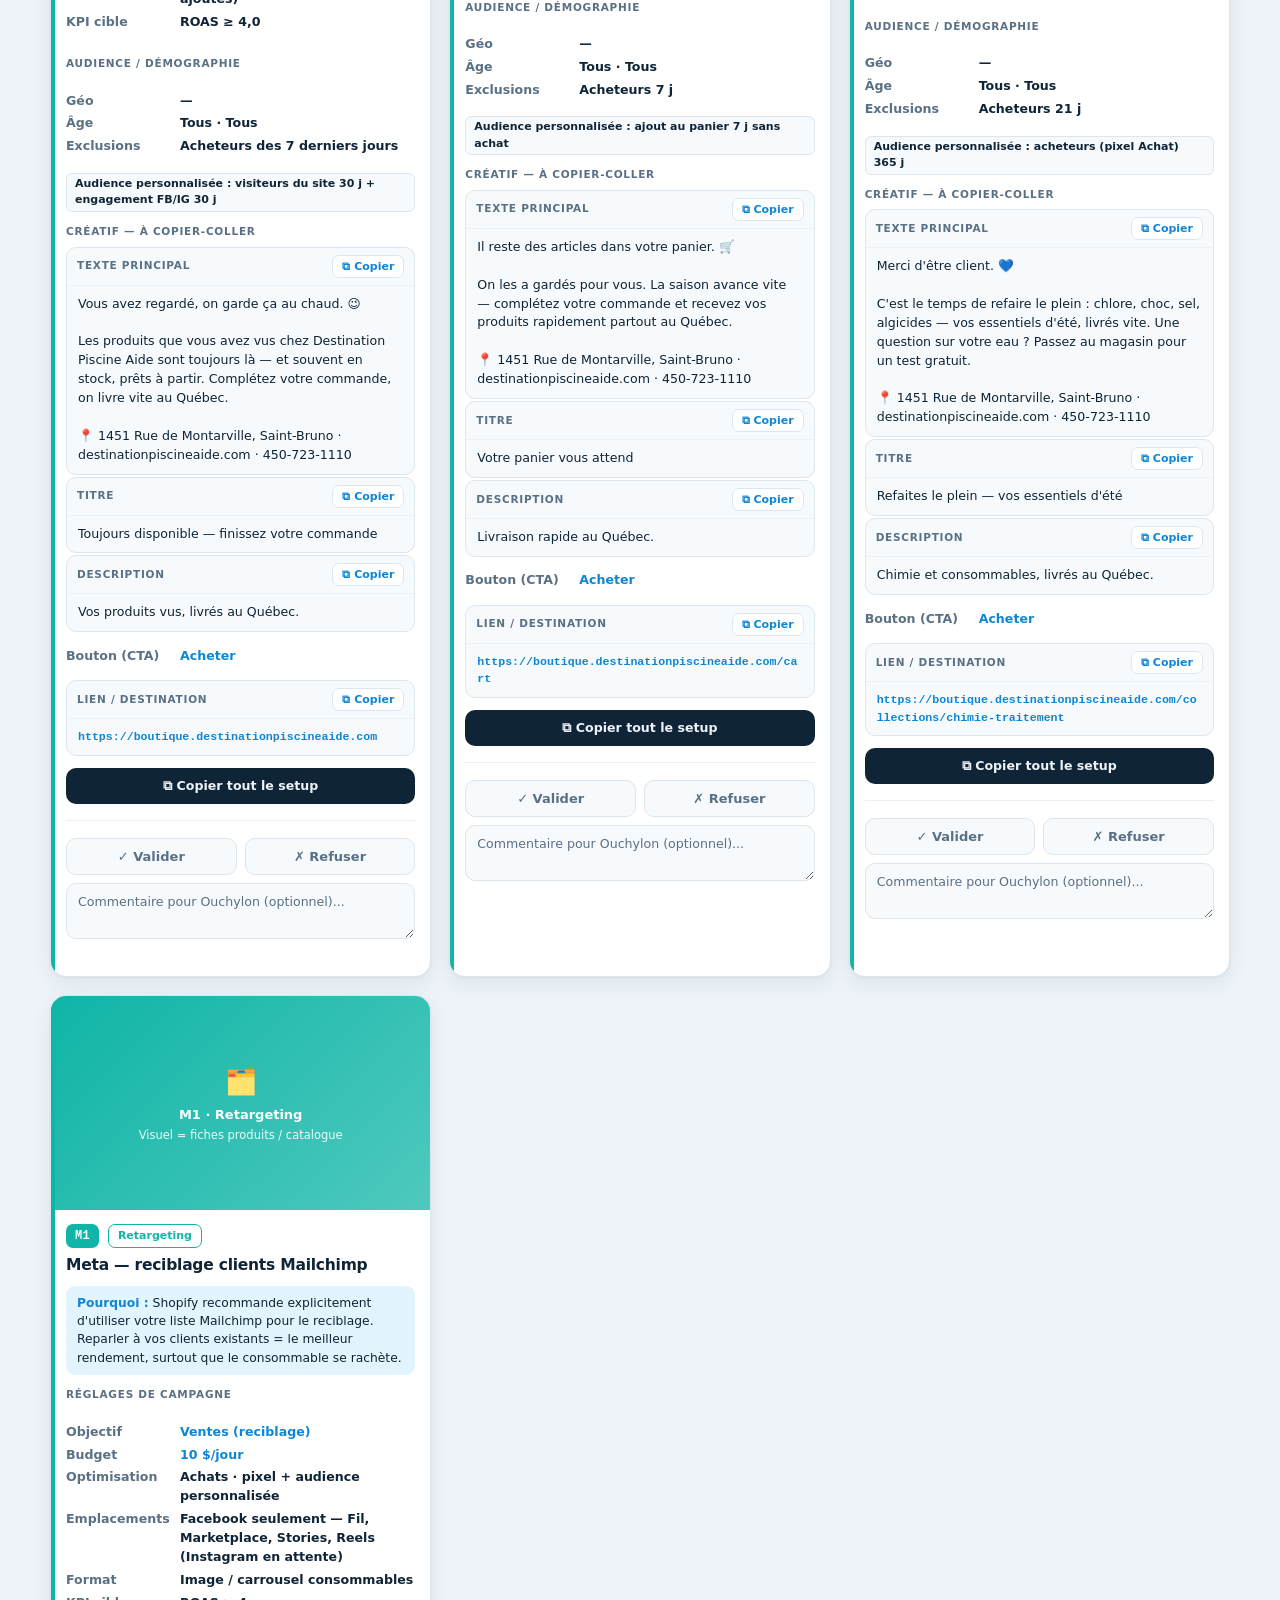
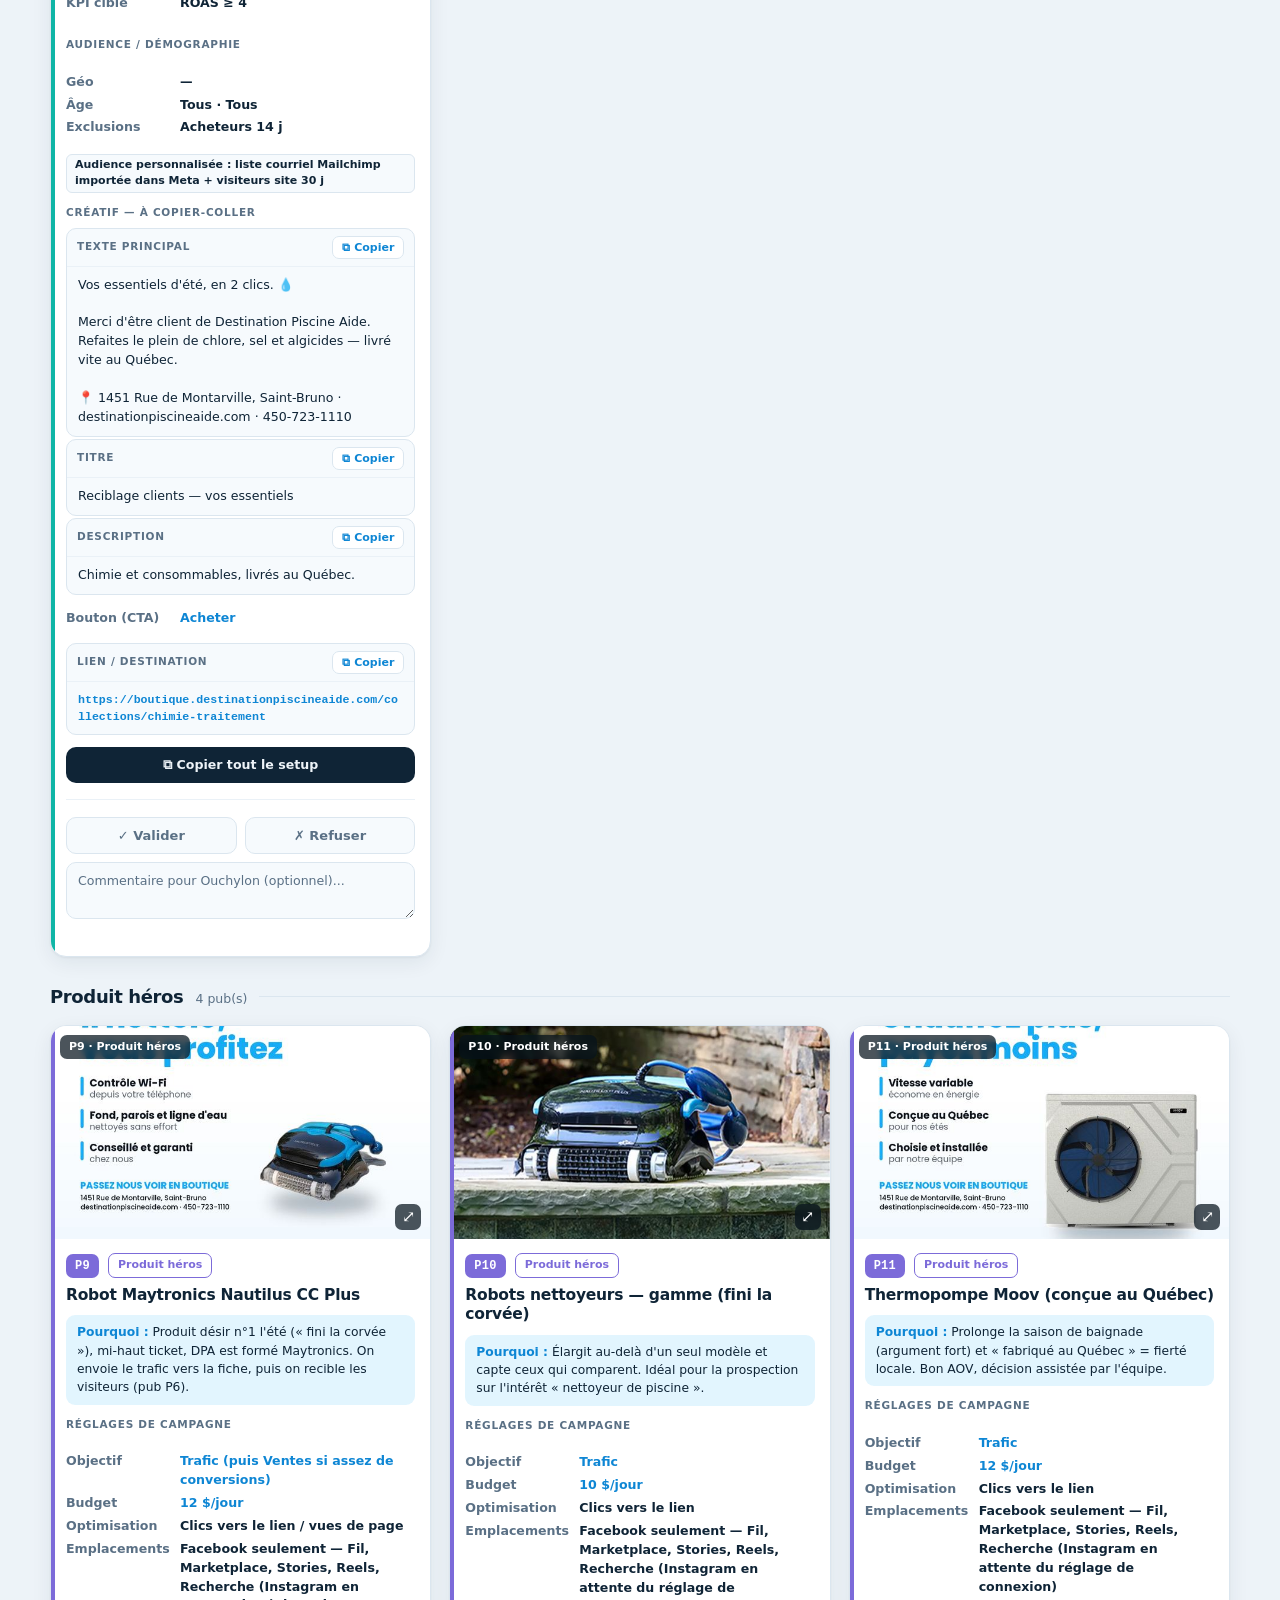
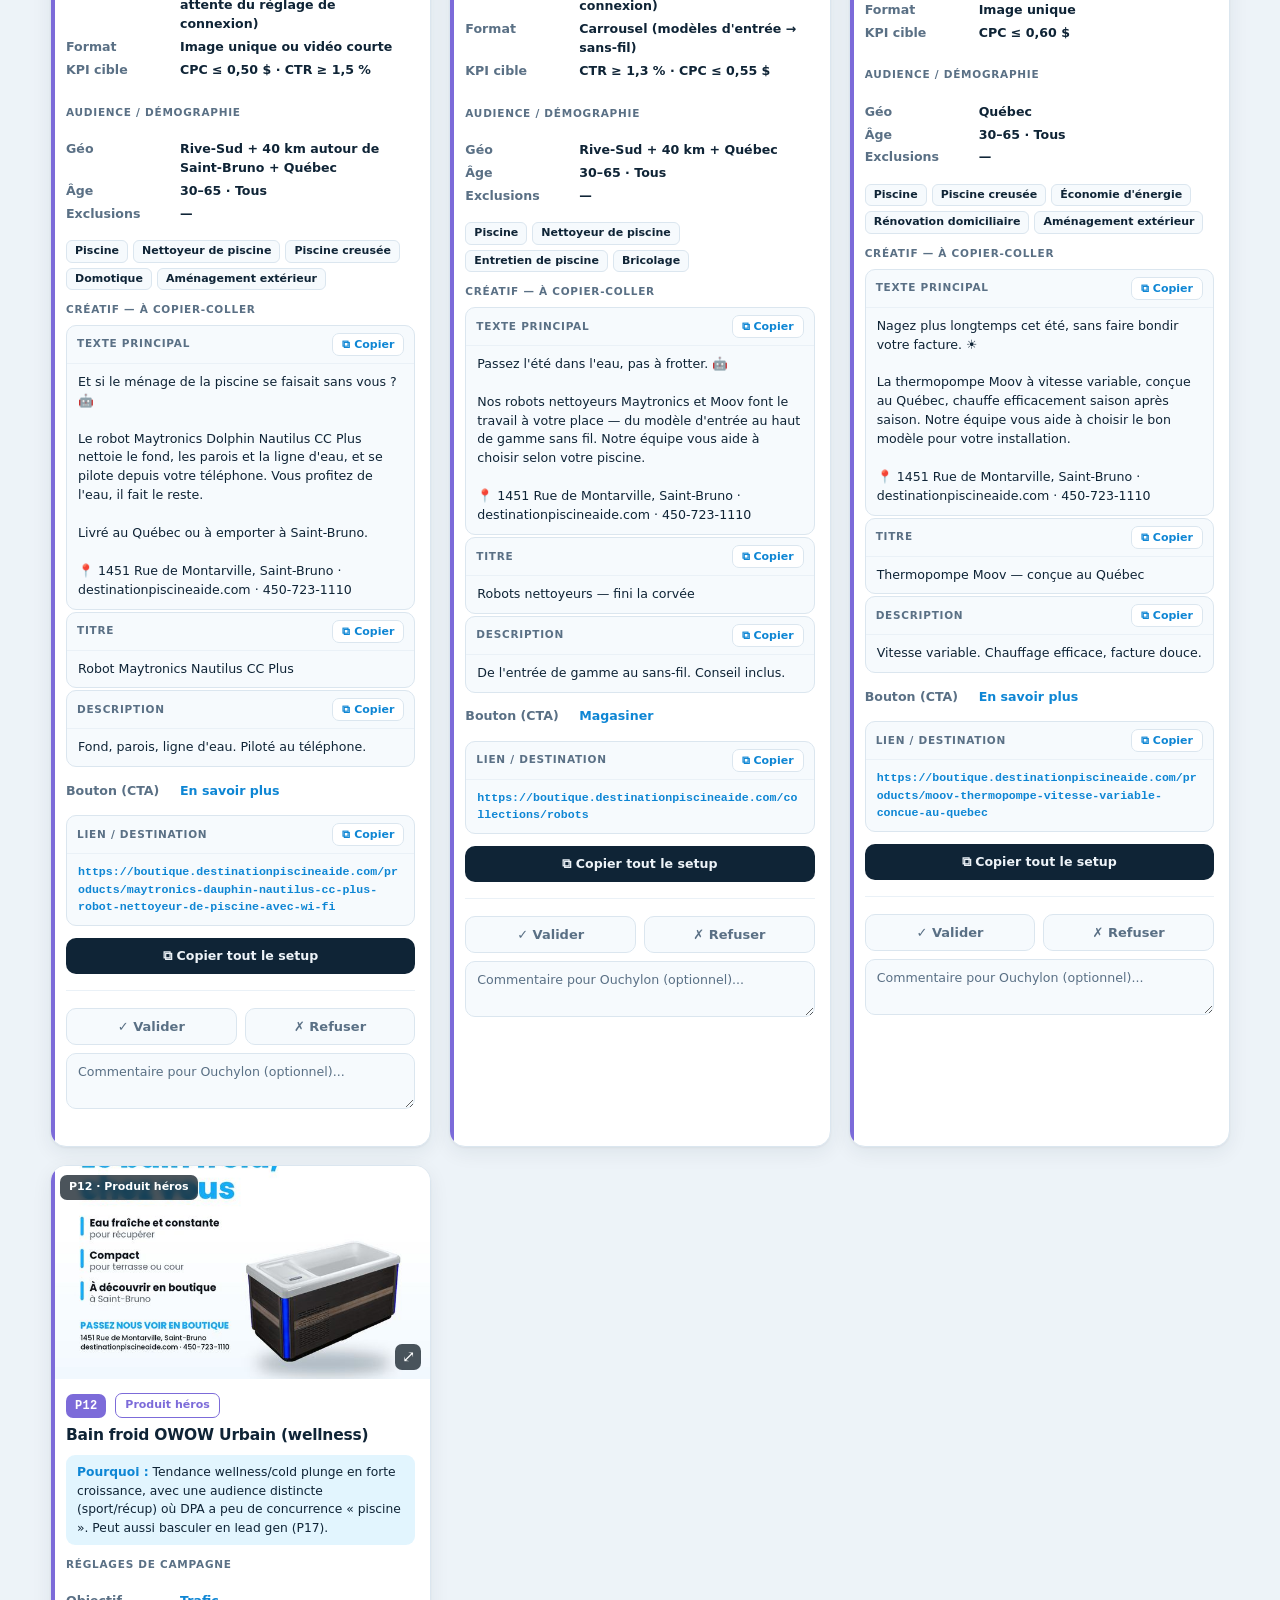
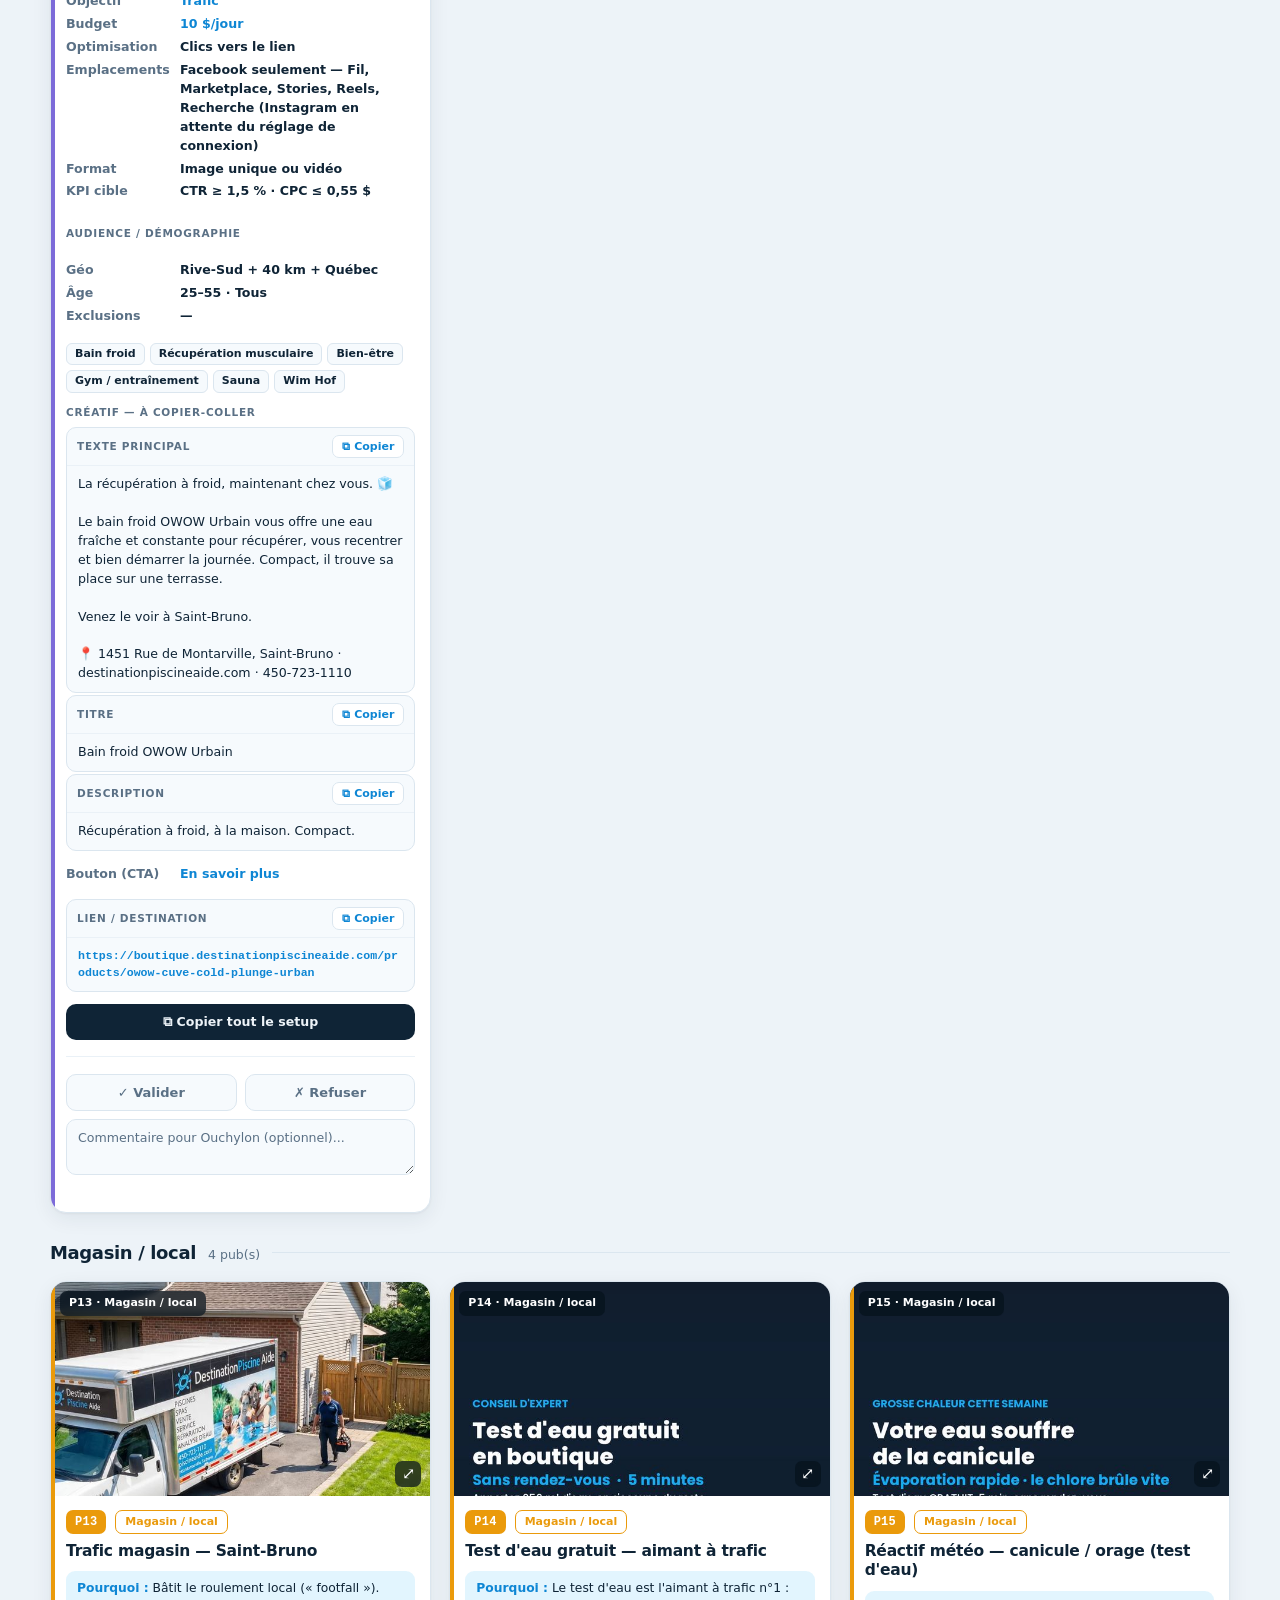
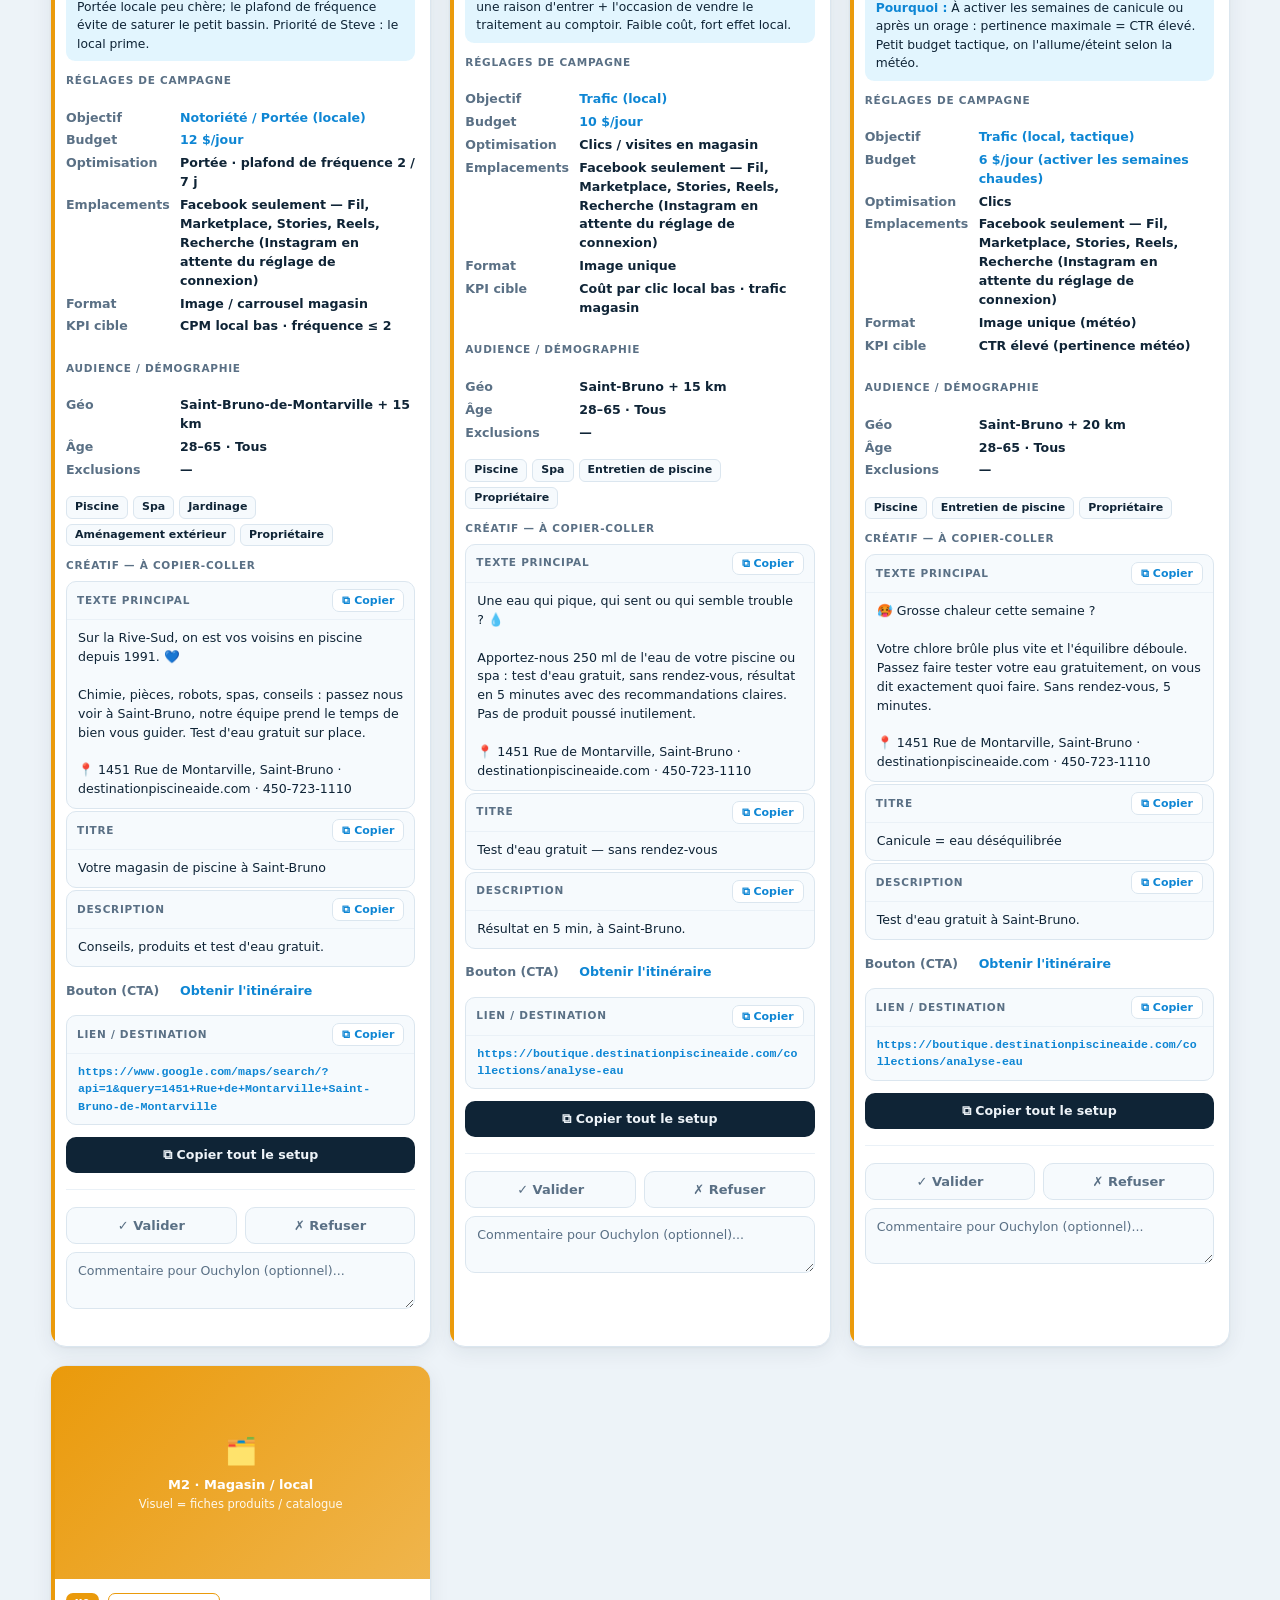
==== commit 2330da18: "Ajout de la section stratégie (analyse + budget + audiences) comme l'Artifact Co-Authored-By: Claude" ====
--- a/index.html
+++ b/index.html
@@ -41,6 +41,7 @@
       <h1>Les campagnes publicitaires payantes</h1>
       <p class="lede">Pour chaque pub : regardez le visuel et le texte, puis cliquez <b>Valider</b> ou <b>Refuser</b>. Ajoutez un <b>commentaire</b> si vous voulez changer quelque chose. Tout se sauvegarde tout seul.</p>
     </div>
+    <div id="strategy"></div>
     <div id="paidApp"></div>
   </section>
   <section class="view" id="viewOrg">
--- a/styles.css
+++ b/styles.css
@@ -83,6 +83,29 @@
 .lede b{color:var(--ink);font-weight:600}
 .view{display:none} .view.on{display:block}
 
+/* ---- panneaux stratégie (analyse / budget / audiences) ---- */
+.panel{background:var(--surface);border:1px solid var(--line);border-radius:var(--radius);padding:20px;margin:18px 0;box-shadow:var(--shadow)}
+.panel h2{font-size:16px;font-weight:700;letter-spacing:-.01em;margin:0 0 3px;display:flex;align-items:center;gap:9px}
+.panel .sub{font-size:12.5px;color:var(--muted);margin:0 0 15px}
+.panel h2 .ic{width:24px;height:24px;border-radius:7px;background:var(--accent-soft);display:grid;place-items:center;color:var(--accent-deep);font-size:14px;flex:none}
+.anal{display:grid;grid-template-columns:repeat(auto-fit,minmax(230px,1fr));gap:13px}
+.anal .a{border:1px solid var(--line-2);border-radius:12px;padding:13px 15px;background:var(--surface-2)}
+.anal .a b{display:block;font-size:13px;margin-bottom:4px;color:var(--ink)}
+.anal .a p{margin:0;font-size:12.6px;color:var(--muted);line-height:1.5}
+.tblwrap{overflow-x:auto}
+table.bud{width:100%;border-collapse:collapse;font-size:13px;min-width:520px}
+table.bud th,table.bud td{text-align:left;padding:10px 12px;border-bottom:1px solid var(--line-2)}
+table.bud th{font-size:11px;text-transform:uppercase;letter-spacing:.06em;color:var(--muted);font-weight:700}
+table.bud td.n{font-variant-numeric:tabular-nums;font-weight:650;white-space:nowrap}
+table.bud .bar{display:inline-block;height:9px;border-radius:5px;vertical-align:middle;margin-right:8px}
+table.bud tr.tot td{border-top:2px solid var(--line);border-bottom:none;font-weight:700;padding-top:12px}
+table.bud tr.tot td.n{color:var(--accent-deep)}
+.auds{display:grid;grid-template-columns:repeat(auto-fill,minmax(250px,1fr));gap:13px}
+.aud{border:1px solid var(--line-2);border-radius:12px;padding:13px 15px;background:var(--surface-2)}
+.aud b{font-size:13px} .aud .geo{font-size:11.5px;color:var(--accent-deep);font-weight:600;margin:3px 0}
+.aud .d{font-size:12.2px;color:var(--muted);line-height:1.45;margin:4px 0 6px}
+.aud .u{font-size:11.5px;color:var(--ink);border-top:1px dashed var(--line);padding-top:6px}
+.aud .u em{color:var(--muted);font-style:normal}
 .sec{padding:22px 0 4px}
 .sec-h{display:flex;align-items:baseline;gap:12px;margin-bottom:15px}
 .sec-h h2{font-size:18px;font-weight:650;letter-spacing:-.02em;margin:0}
@@ -121,6 +144,44 @@
 .cap.open{-webkit-line-clamp:unset;overflow:visible}
 .meta{font-size:12px;color:var(--muted);line-height:1.5}
 .meta b{color:var(--ink);font-weight:600}
+.dest{font-size:12px;line-height:1.5;background:var(--surface-2);border:1px solid var(--line-2);border-radius:9px;padding:8px 10px;word-break:break-word}
+.dest .dl{display:block;font-size:10.5px;text-transform:uppercase;letter-spacing:.06em;color:var(--muted);font-weight:700;margin-bottom:2px}
+.dest a{color:var(--accent-deep);font-weight:600;text-decoration:none}
+.dest a:hover{text-decoration:underline}
+.dest .dtxt{color:var(--ink)}
+
+/* ---- carte payante : setup détaillé (comme l'Artifact) ---- */
+.ptop{padding:14px 15px 0;display:flex;align-items:center;gap:9px;flex-wrap:wrap}
+.pid{font-family:var(--mono);font-size:12px;font-weight:700;color:#fff;background:var(--tc,var(--accent));padding:3px 9px;border-radius:7px;letter-spacing:.02em}
+.ptrack{font-size:11px;font-weight:700;color:var(--tc,var(--accent));border:1px solid currentColor;padding:3px 9px;border-radius:7px}
+.pname{padding:8px 15px 2px;font-size:15.5px;font-weight:700;letter-spacing:-.015em;line-height:1.25}
+.card>.why{margin:8px 15px 4px}
+.pbody{padding:8px 15px 15px;display:flex;flex-direction:column;gap:12px;flex:1}
+.grp{display:flex;flex-direction:column;gap:2px}
+.grp>.lbl{font-size:10.5px;text-transform:uppercase;letter-spacing:.07em;color:var(--muted);font-weight:700;margin-bottom:5px}
+.kv{display:grid;grid-template-columns:104px 1fr;gap:4px 10px;font-size:12.6px}
+.kv dt{color:var(--muted);font-weight:600}
+.kv dd{margin:0;color:var(--ink);font-weight:550}
+.kv dd.hot{color:var(--accent-deep);font-weight:700}
+.tags{display:flex;flex-wrap:wrap;gap:5px;margin-top:2px}
+.tag{font-size:11px;background:var(--surface-2);border:1px solid var(--line);border-radius:6px;padding:2px 8px;color:var(--ink);font-weight:550}
+.copyf{border:1px solid var(--line);border-radius:10px;background:var(--surface-2);overflow:hidden}
+.copyf .fh{display:flex;align-items:center;justify-content:space-between;padding:7px 10px;border-bottom:1px solid var(--line-2);gap:8px}
+.copyf .fh .lbl{font-size:10.5px;text-transform:uppercase;letter-spacing:.07em;color:var(--muted);font-weight:700}
+.copyf .val{padding:9px 11px;font-size:12.6px;color:var(--ink);white-space:pre-wrap;line-height:1.5}
+.copyf .val.mono{font-family:var(--mono);font-size:11.6px;word-break:break-all}
+.copyf .val a{color:var(--accent-deep);font-weight:600;text-decoration:none}
+.copyf .val a:hover{text-decoration:underline}
+.cbtn{border:1px solid var(--line);background:var(--surface);color:var(--accent-deep);font-size:11px;font-weight:650;padding:4px 9px;border-radius:7px;display:inline-flex;align-items:center;gap:5px;transition:.14s;white-space:nowrap}
+.cbtn:hover{background:var(--accent);color:#fff;border-color:var(--accent)}
+.cbtn.ok{background:var(--keep);color:#fff;border-color:var(--keep)}
+.pfoot{display:flex;gap:8px}
+.pfoot .copyall{flex:1;background:var(--ink);color:var(--ground);border:none;border-radius:10px;padding:10px;font-size:12.6px;font-weight:700;display:inline-flex;align-items:center;justify-content:center;gap:7px;transition:.15s}
+.pfoot .copyall:hover{background:var(--accent-deep);color:#fff}
+.pfoot .copyall.ok{background:var(--keep);color:#fff}
+.pdecwrap{display:flex;flex-direction:column;gap:8px;margin-top:4px;padding-top:12px;border-top:1px solid var(--line-2)}
+.grid.paidgrid{grid-template-columns:repeat(auto-fill,minmax(345px,1fr))}
+@media (max-width:560px){.grid.paidgrid{grid-template-columns:1fr}.kv{grid-template-columns:92px 1fr}}
 .more{align-self:flex-start;background:none;border:none;color:var(--accent-deep);font-size:12px;font-weight:600;padding:0}
 .more:hover{text-decoration:underline}
 
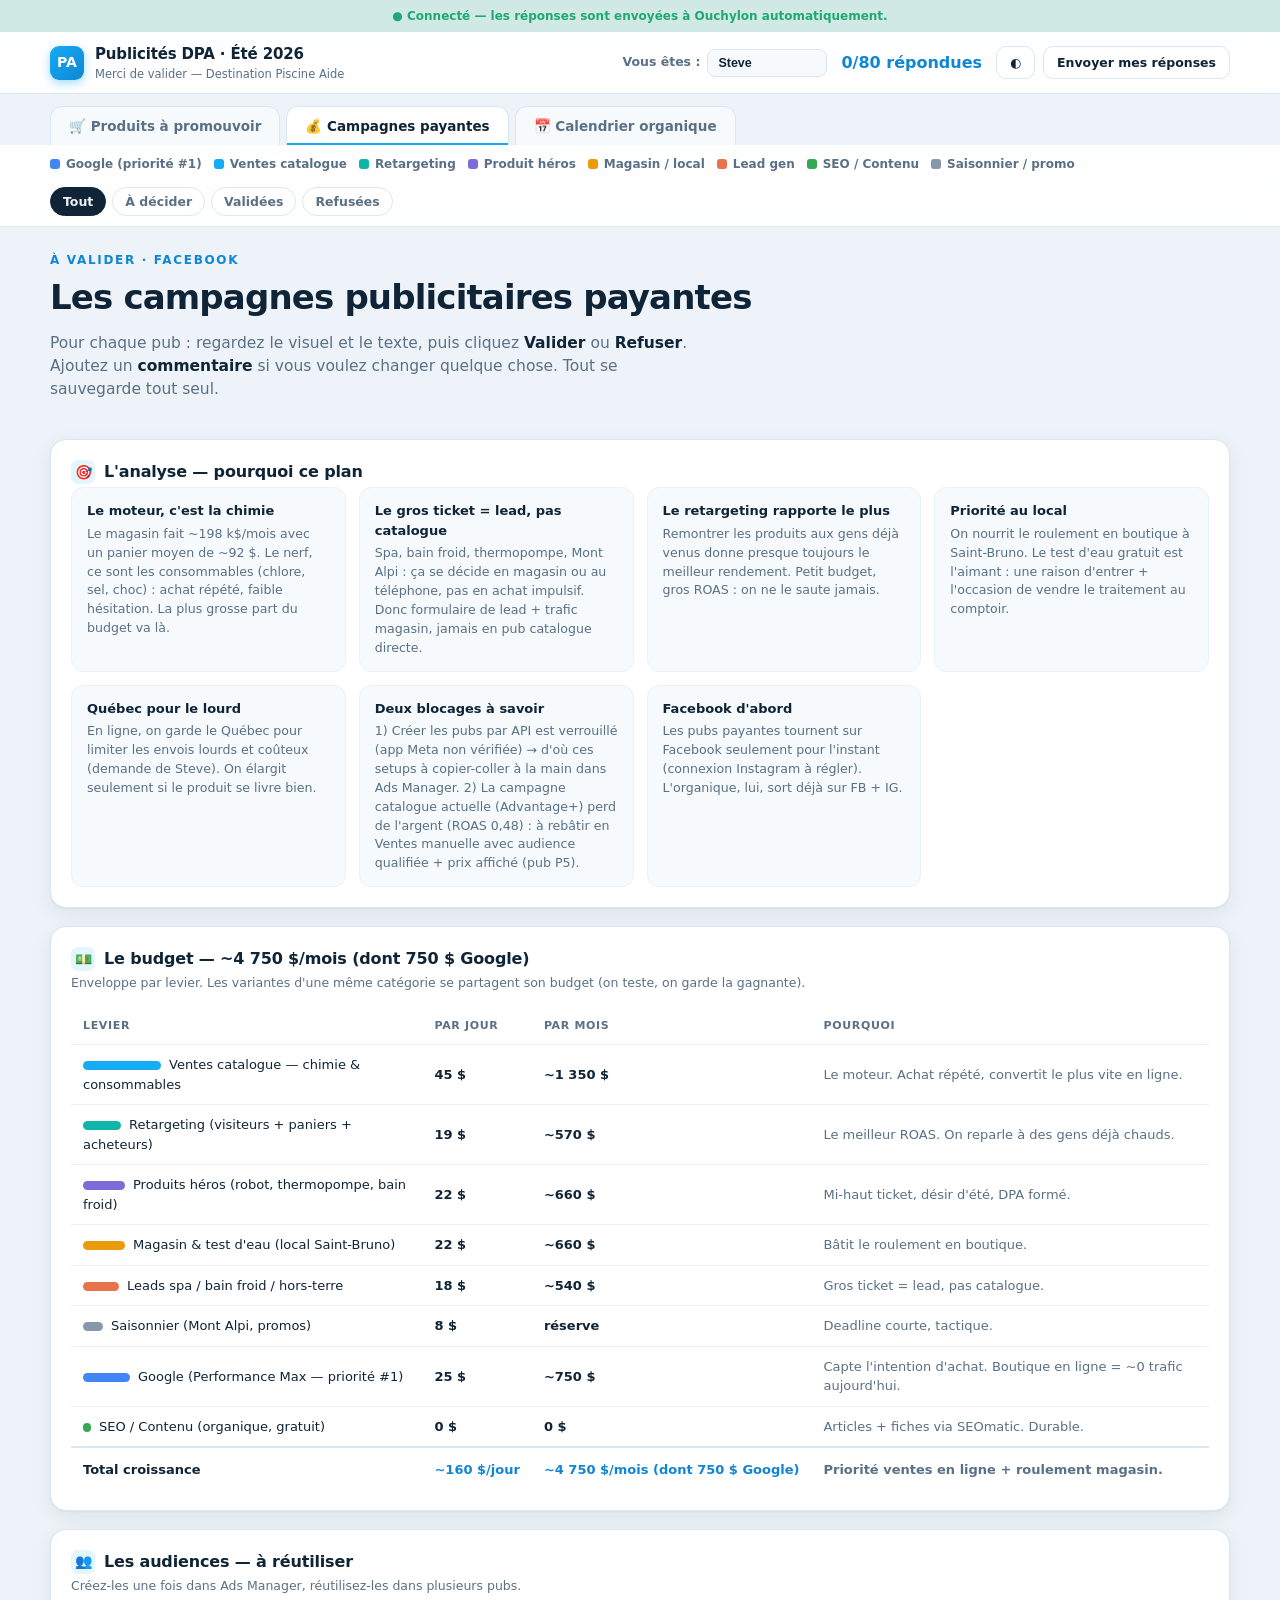
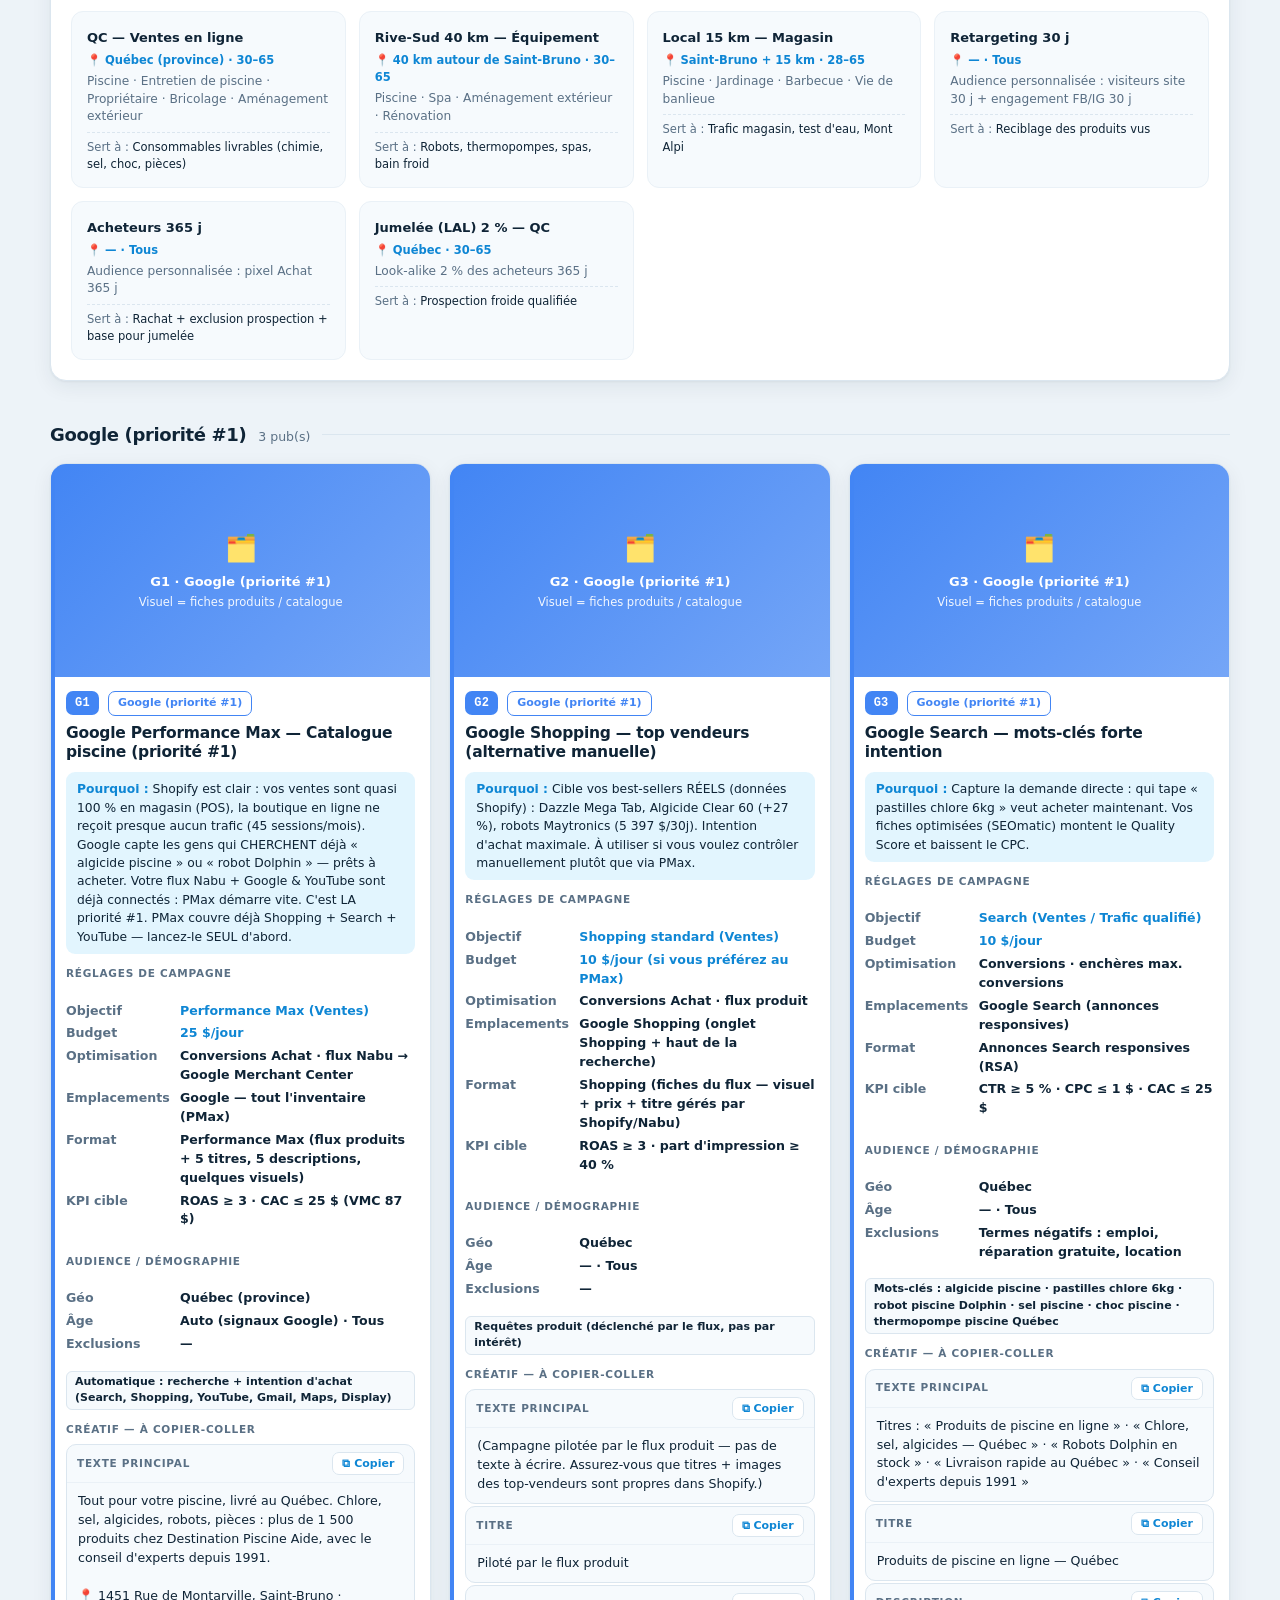
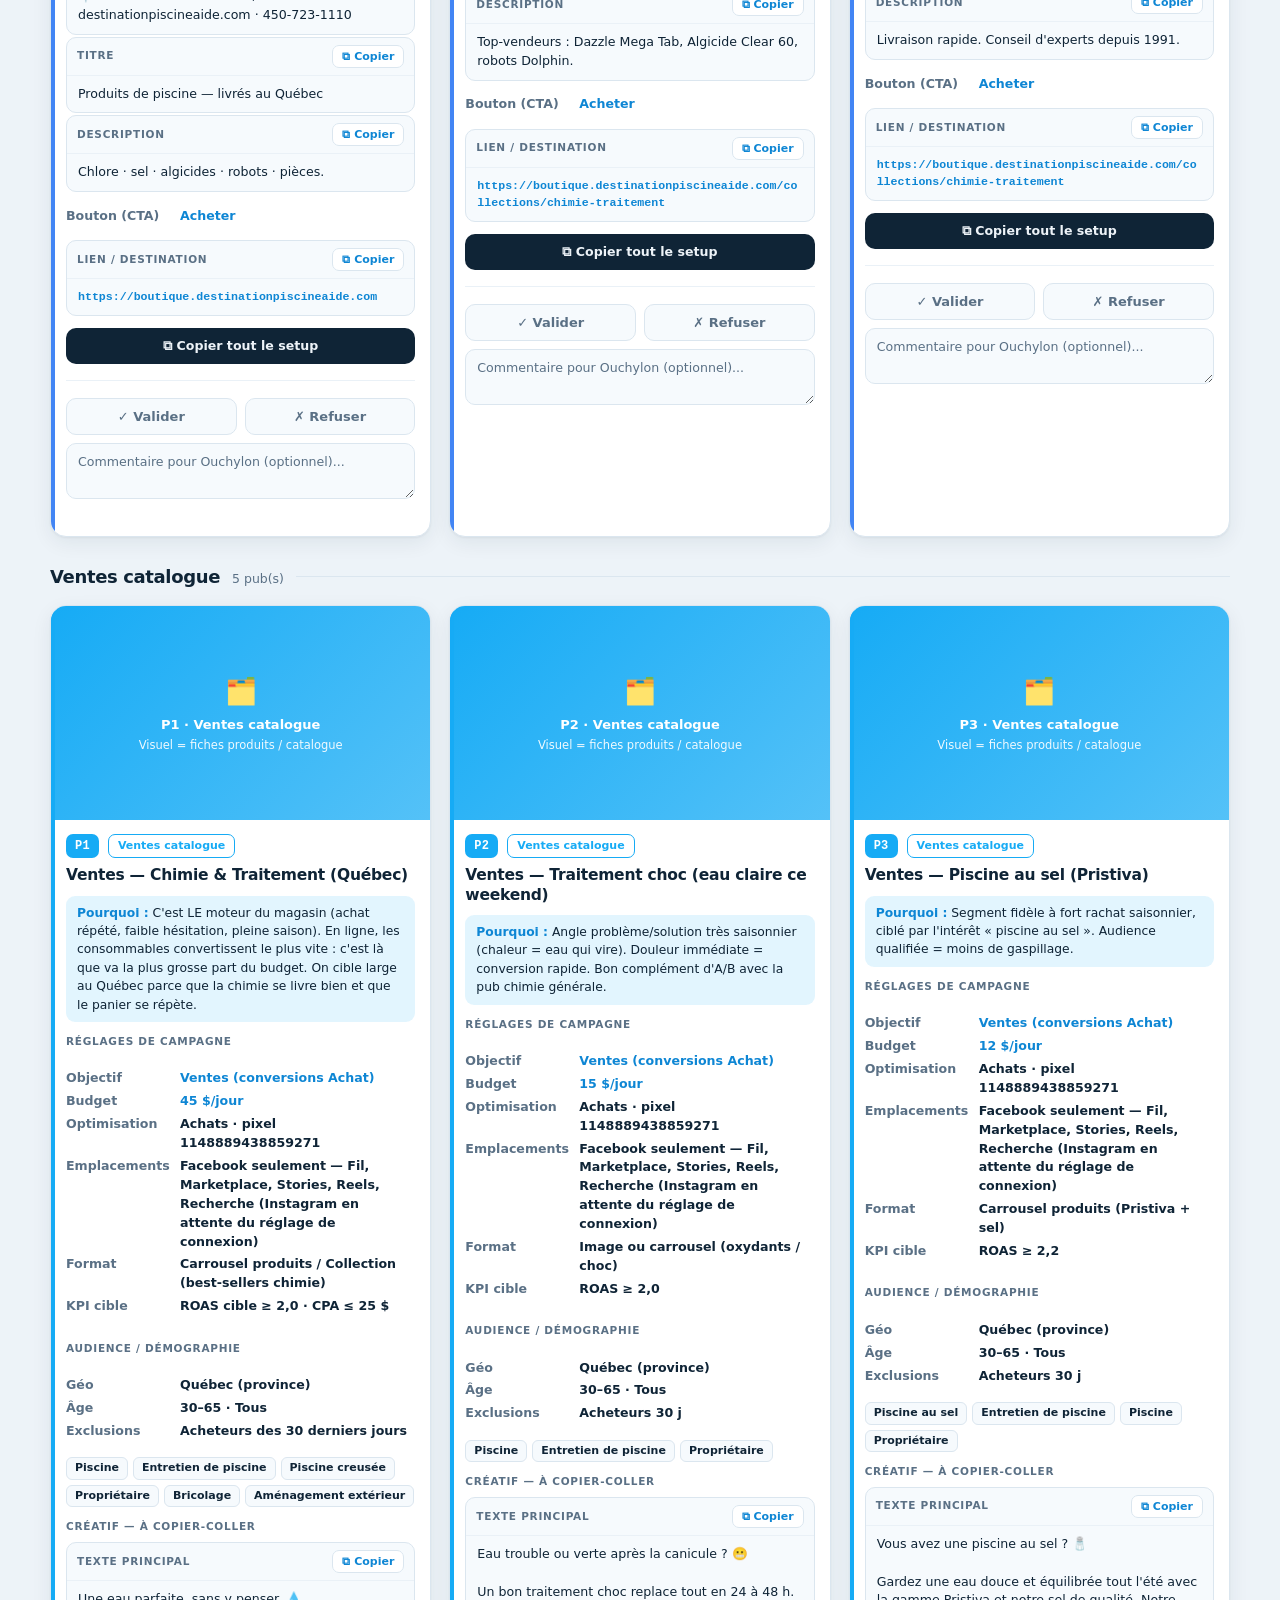
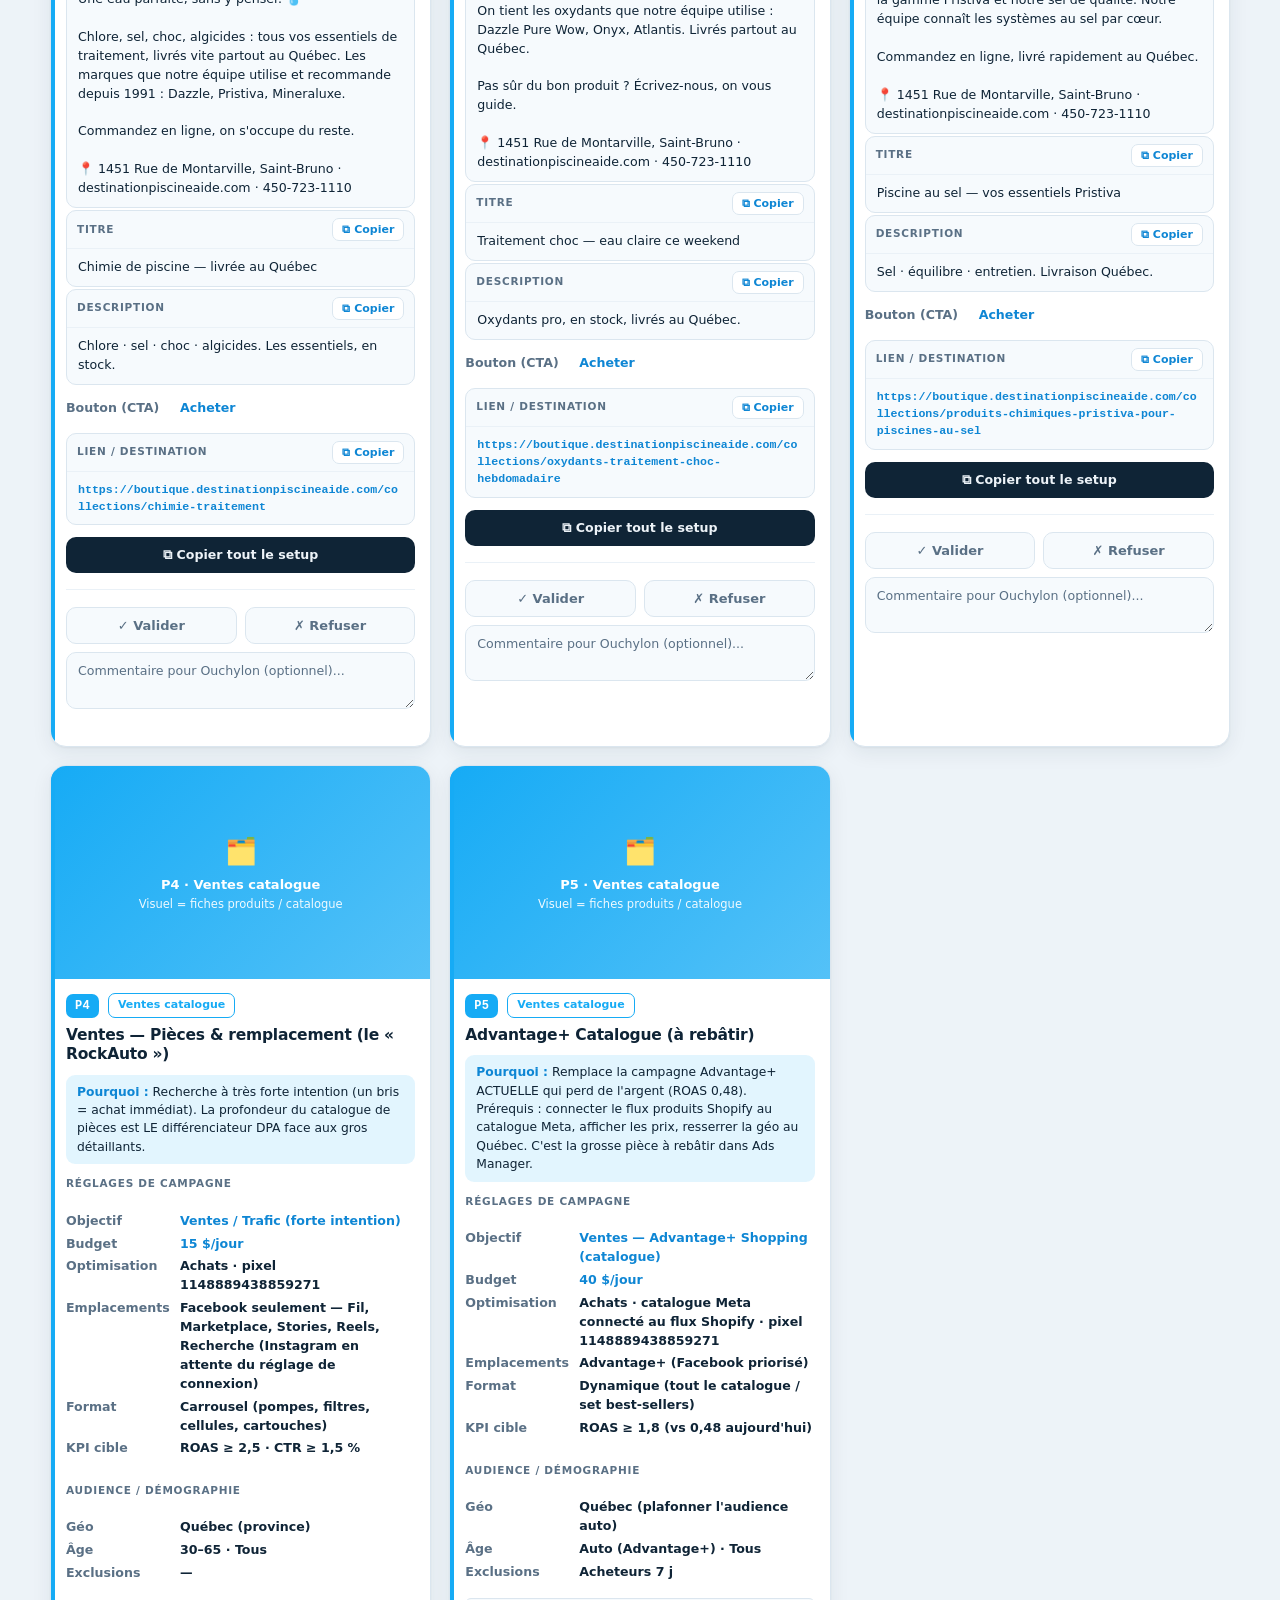
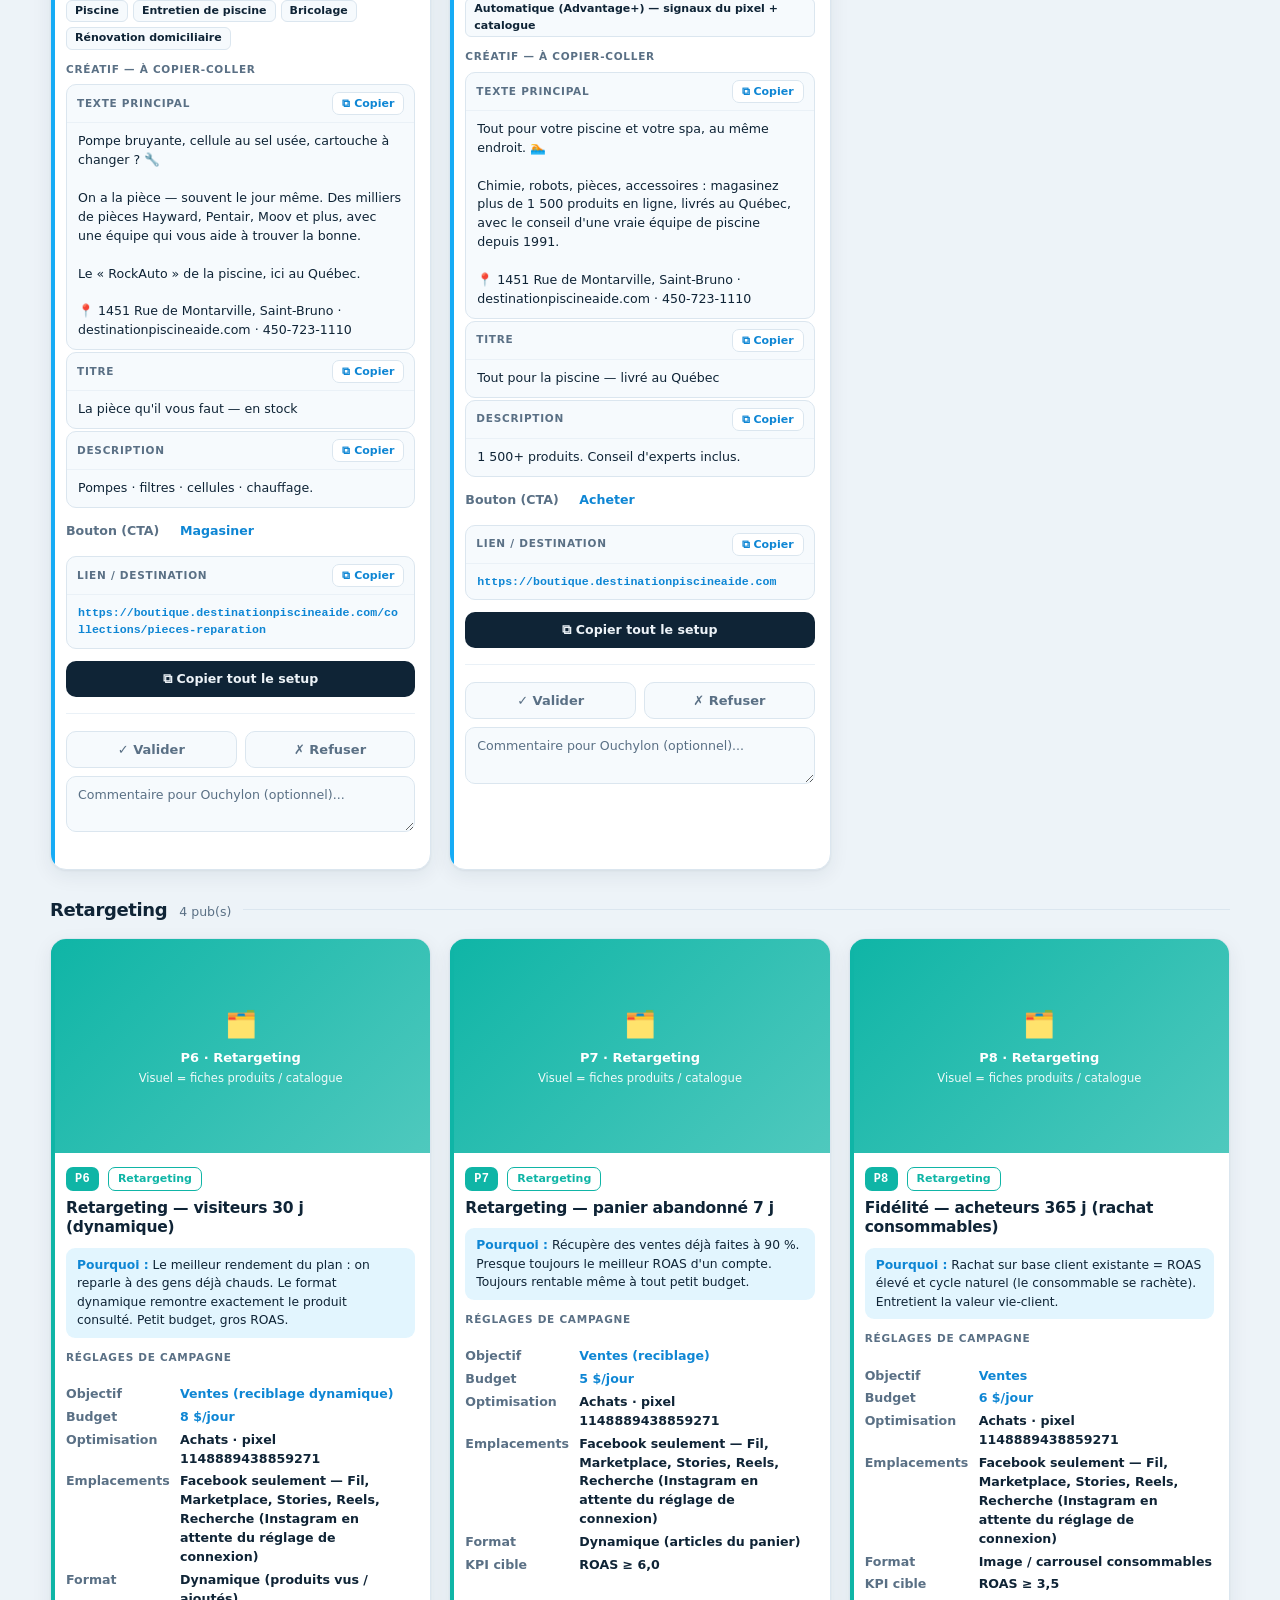
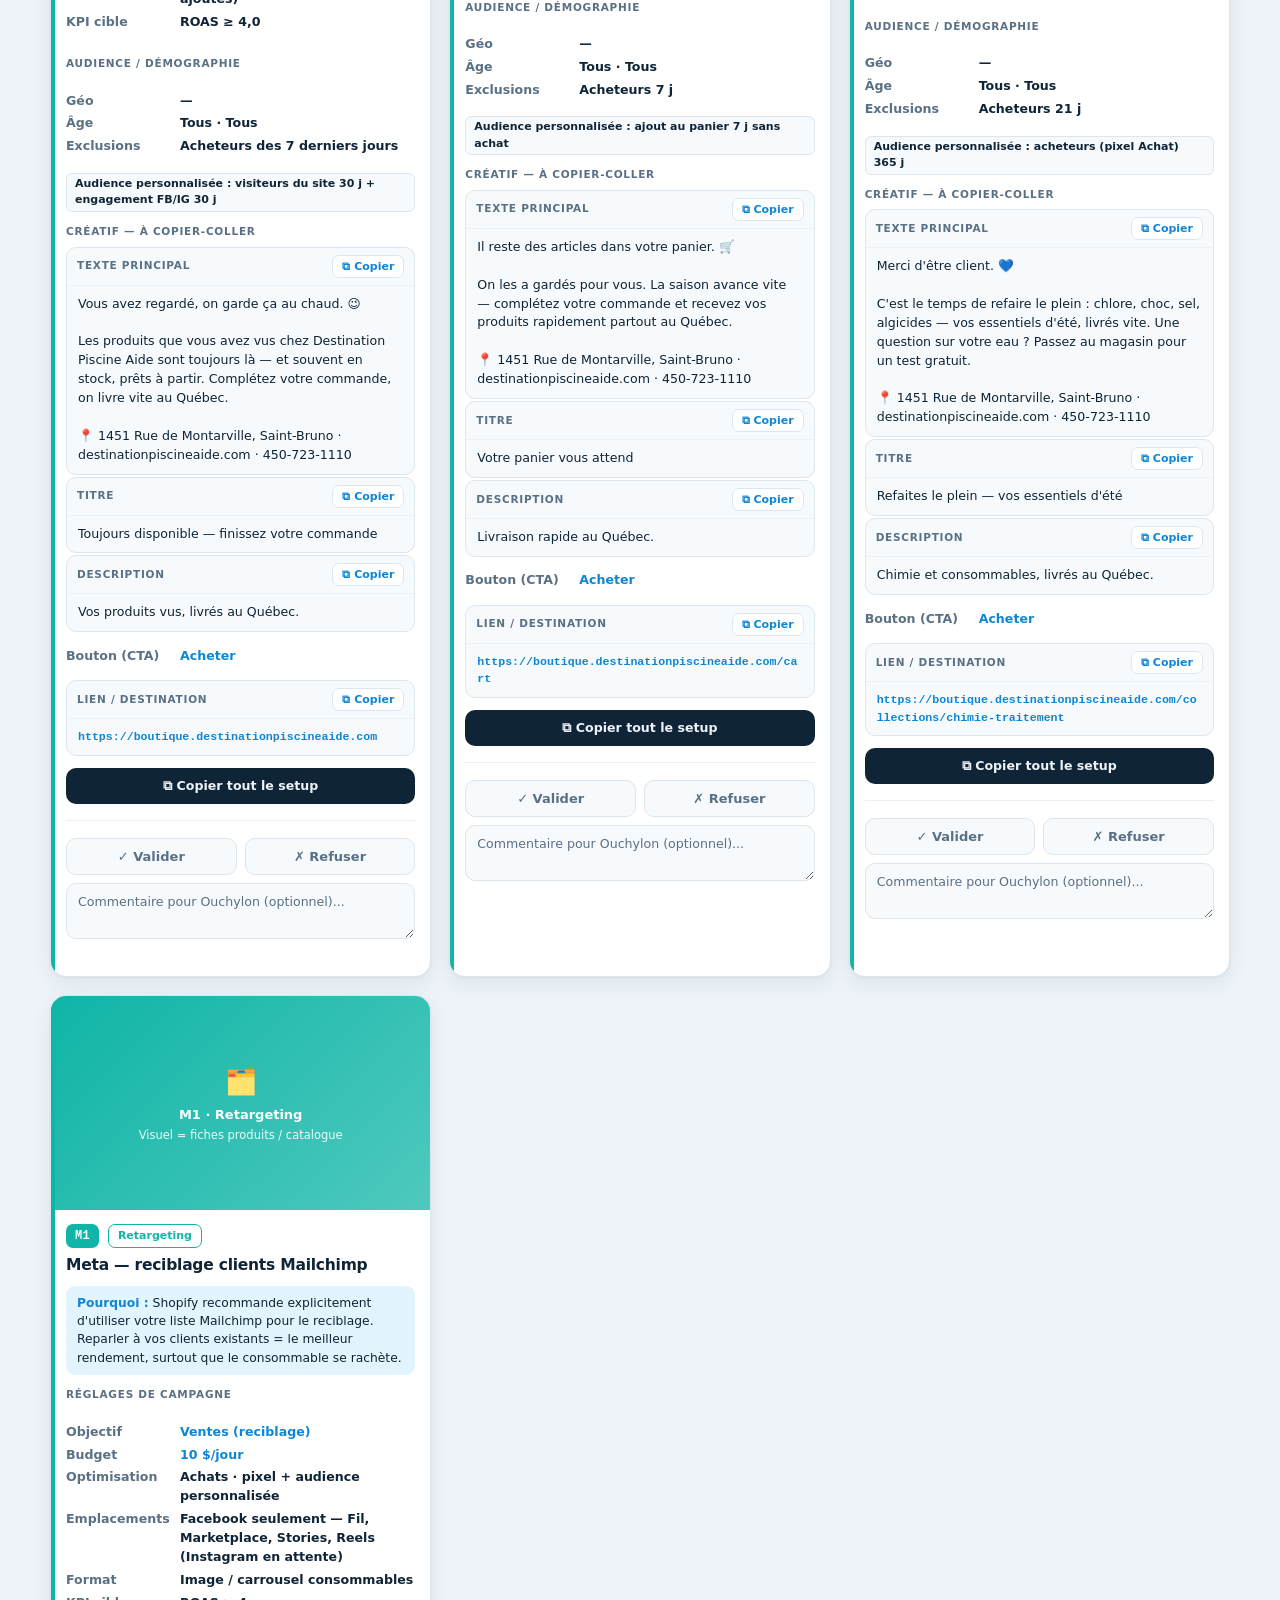
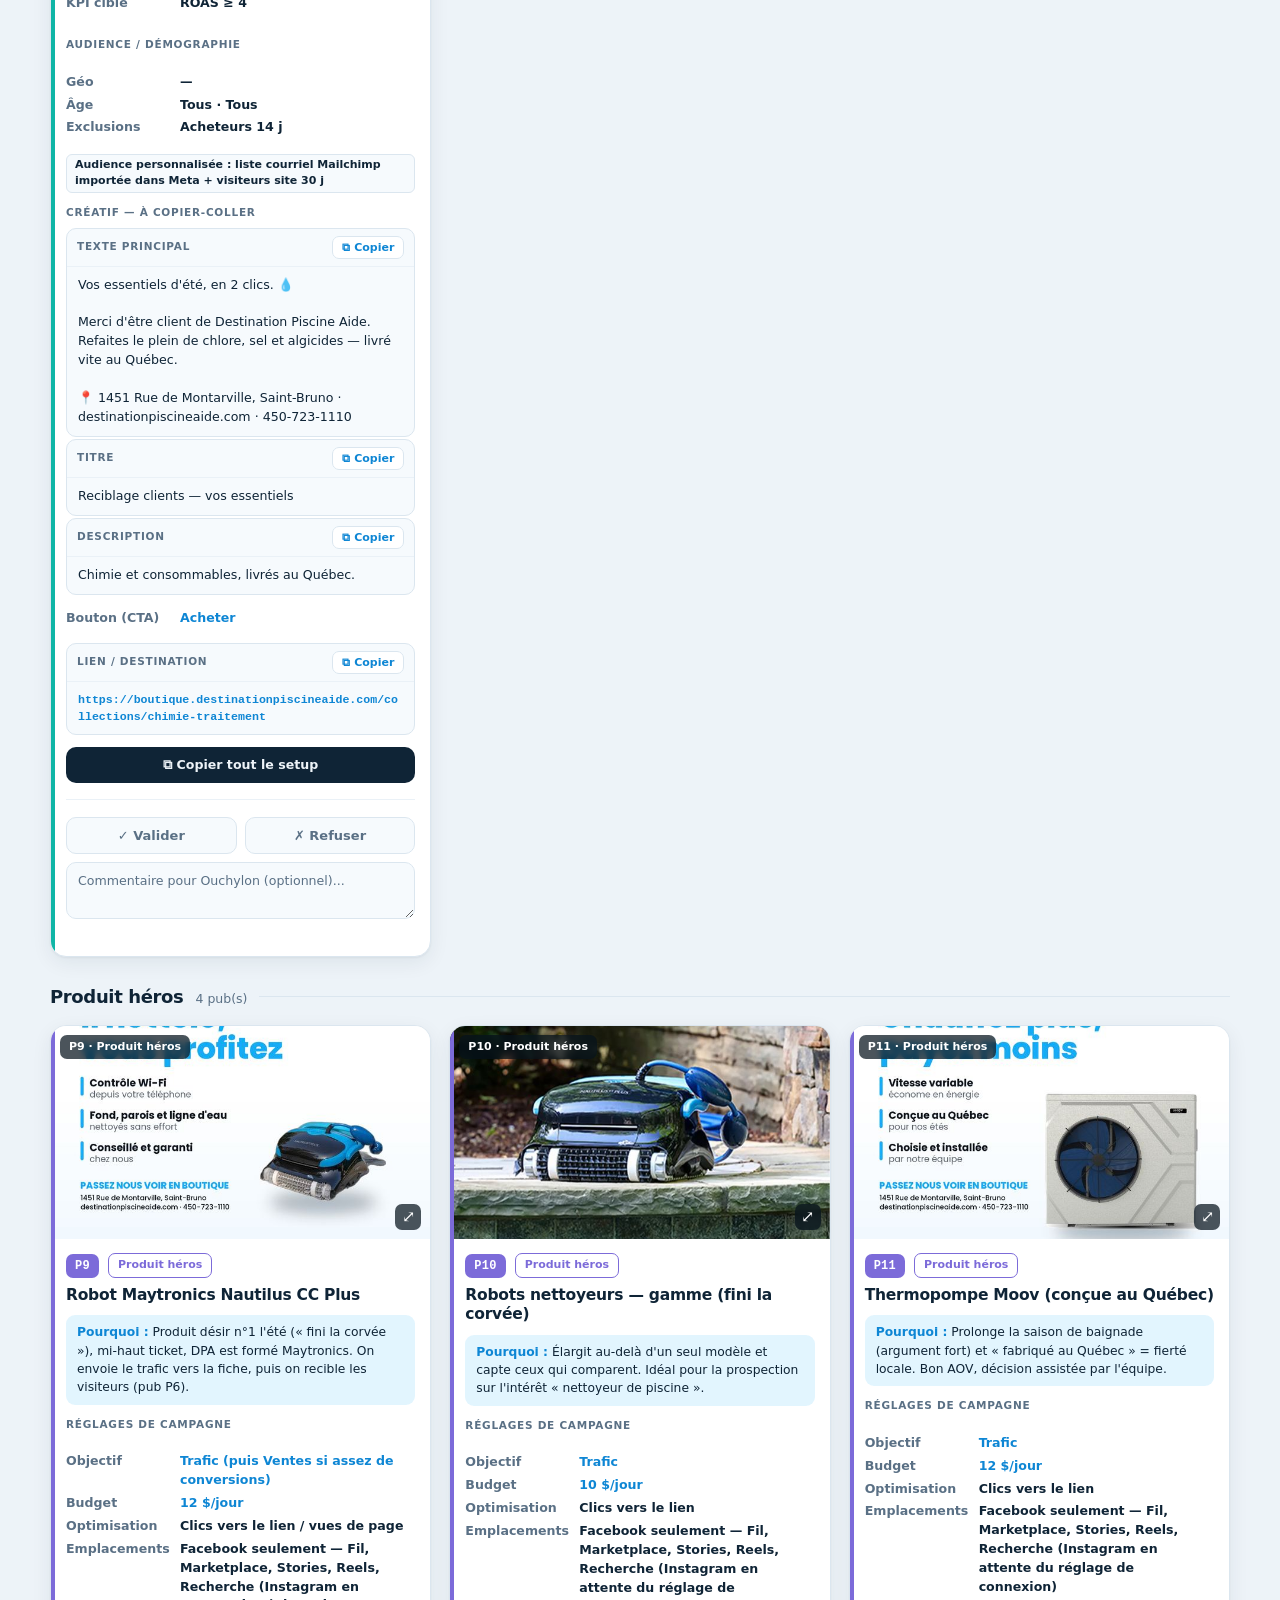
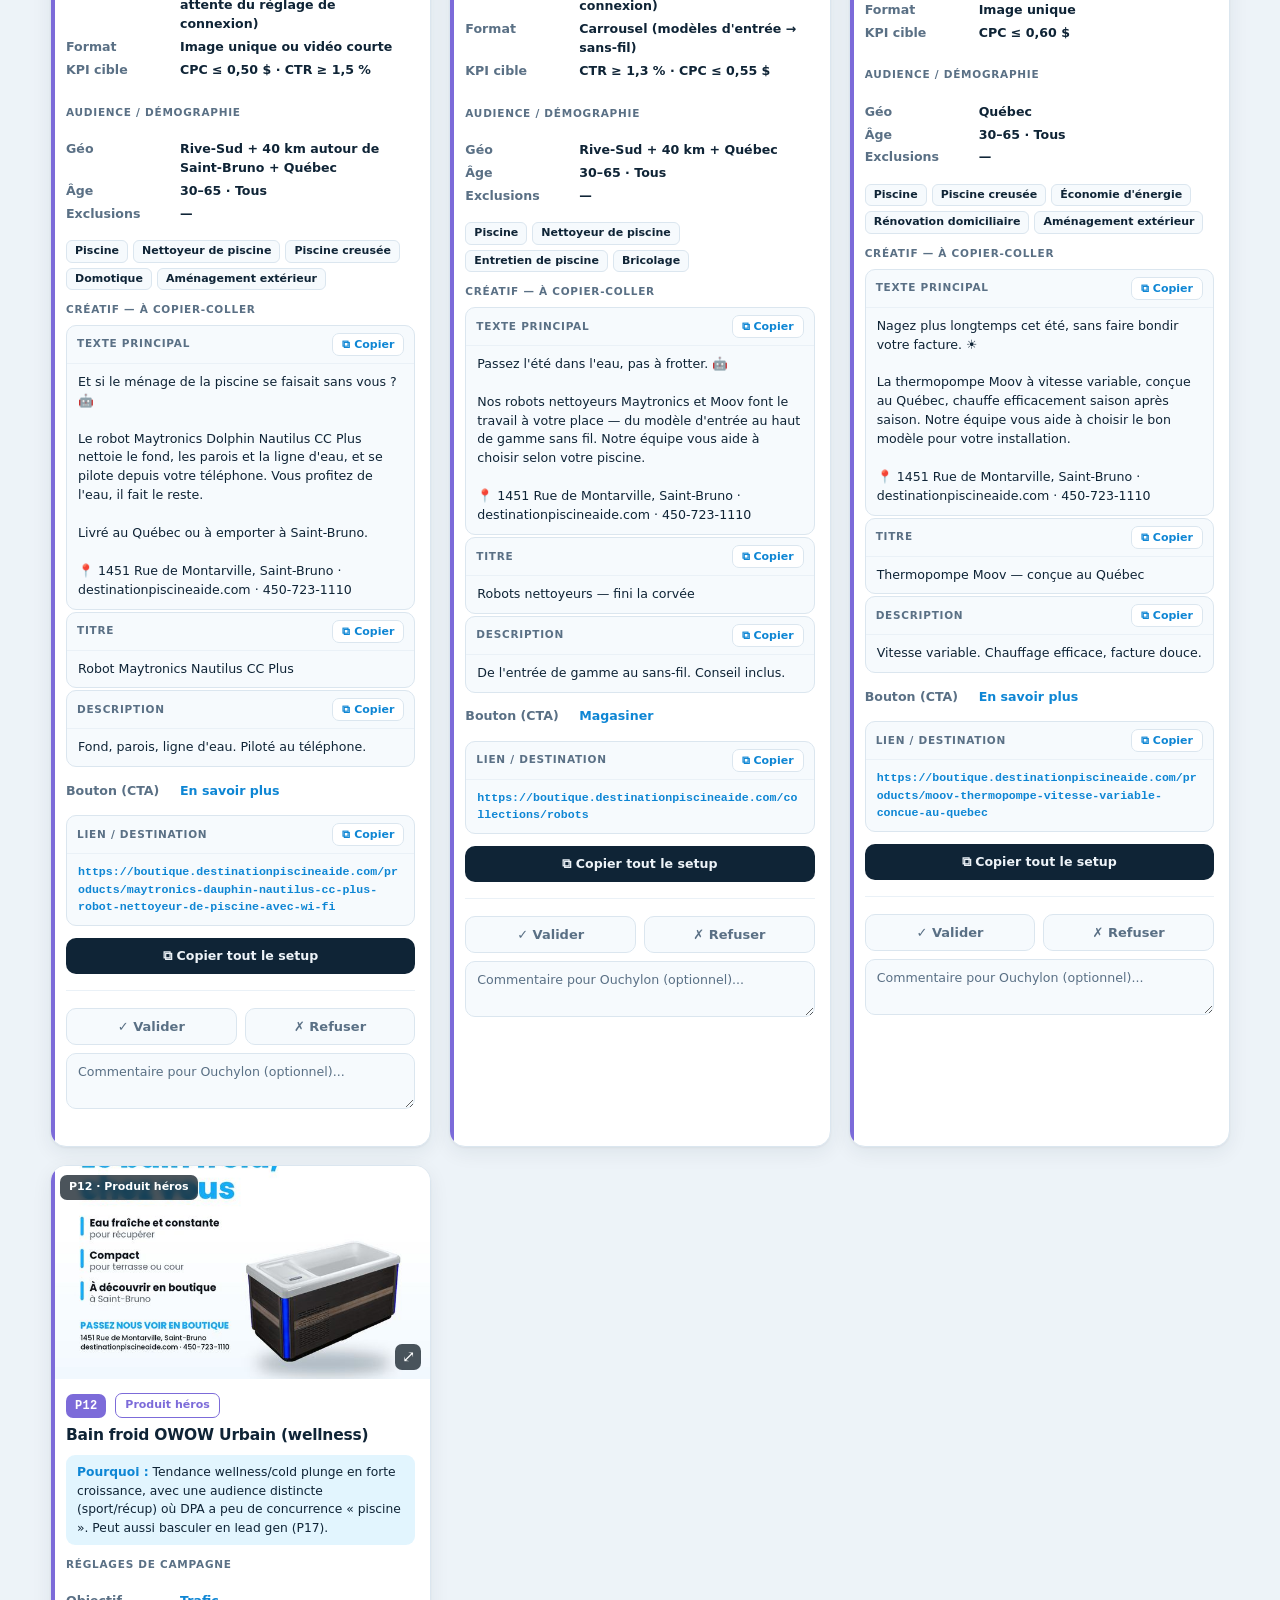
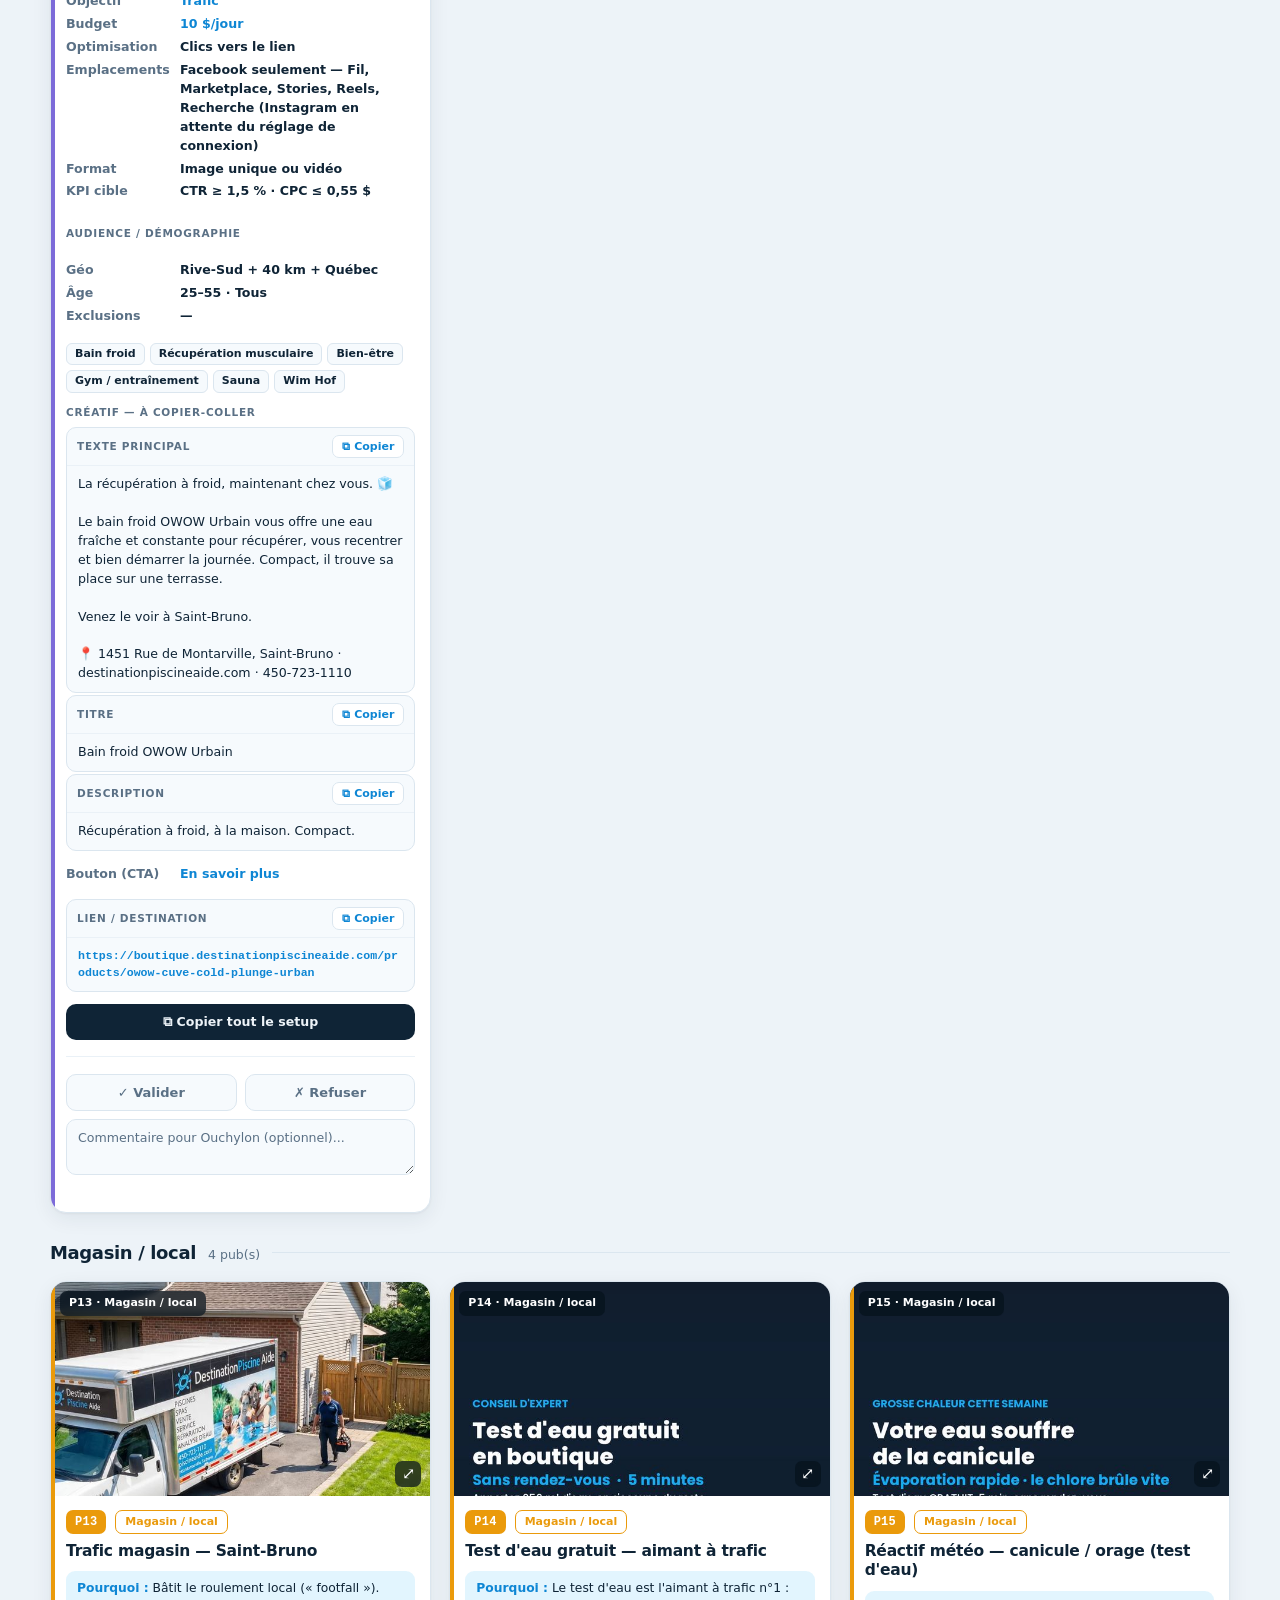
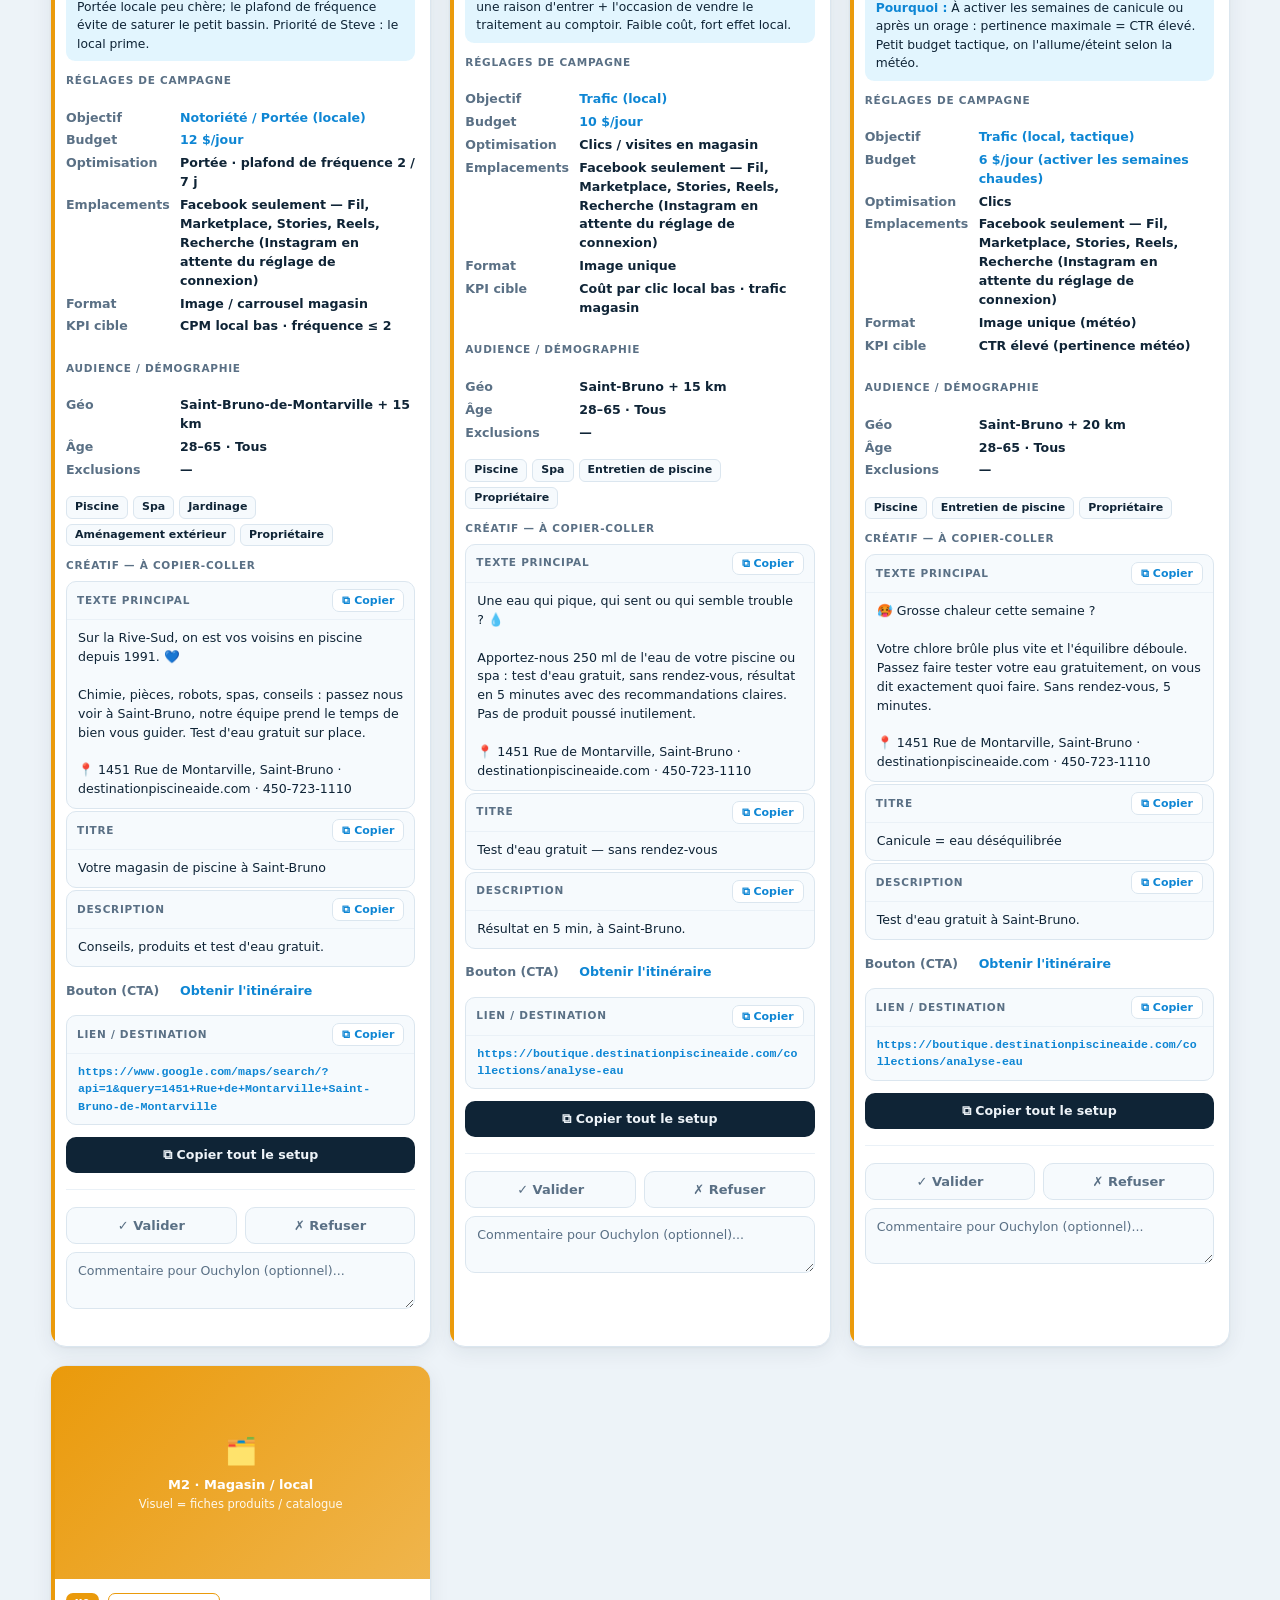
==== commit 8f74b9e2: "Onglet Produits à promouvoir (sélecteur de collections Shopify pour Steve) Co-Authored-By: Claude Op" ====
--- a/index.html
+++ b/index.html
@@ -21,6 +21,7 @@
 </div></header>
 
 <div class="tabs" role="tablist">
+  <button class="tab" id="tabPromo" role="tab" aria-selected="false">🛒 Produits à promouvoir</button>
   <button class="tab" id="tabPaid" role="tab" aria-selected="true">💰 Campagnes payantes</button>
   <button class="tab" id="tabOrg" role="tab" aria-selected="false">📅 Calendrier organique</button>
 </div>
@@ -35,6 +36,14 @@
 </div></div>
 
 <main class="wrap">
+  <section class="view" id="viewPromo">
+    <div class="hero">
+      <div class="eyebrow">À choisir · Publicités payantes</div>
+      <h1>Quels produits veut-on promouvoir ?</h1>
+      <p class="lede">Cochez les <b>collections</b> (catégories de produits) que vous voulez mettre en pub payante. Ajoutez une note au besoin (ex. un produit précis, un angle). <b><span id="promoCount">0</span> collection(s) choisie(s)</b> — je monte les pubs autour de celles-là (ciblage <b>100 km</b> autour du magasin).</p>
+    </div>
+    <div id="promoApp"></div>
+  </section>
   <section class="view on" id="viewPaid">
     <div class="hero">
       <div class="eyebrow">À valider · Facebook</div>
@@ -66,6 +75,7 @@
 
 <script src="config.js"></script>
 <script src="data.js"></script>
+<script src="collections.js"></script>
 <script src="store.js"></script>
 <script src="app.js"></script>
 </body>
--- a/styles.css
+++ b/styles.css
@@ -181,6 +181,20 @@
 .pfoot .copyall.ok{background:var(--keep);color:#fff}
 .pdecwrap{display:flex;flex-direction:column;gap:8px;margin-top:4px;padding-top:12px;border-top:1px solid var(--line-2)}
 .grid.paidgrid{grid-template-columns:repeat(auto-fill,minmax(345px,1fr))}
+
+/* ---- sélecteur de collections (Produits à promouvoir) ---- */
+.grid.promogrid{grid-template-columns:repeat(auto-fill,minmax(250px,1fr));gap:12px}
+.pcol{background:var(--surface);border:1.5px solid var(--line);border-radius:12px;padding:13px 14px;display:flex;flex-direction:column;gap:9px;box-shadow:var(--shadow);transition:.15s}
+.pcol.on{border-color:var(--keep);box-shadow:0 0 0 1px var(--keep),var(--shadow);background:var(--keep-soft)}
+.pcol-t{font-size:13.5px;font-weight:650;letter-spacing:-.01em;line-height:1.25}
+.pcol-m{font-size:11.5px;color:var(--muted);font-weight:600}
+.pcol-m a{color:var(--accent-deep);font-weight:600;text-decoration:none}
+.pcol-m a:hover{text-decoration:underline}
+.pcol-note{width:100%;border:1px solid var(--line);background:var(--surface-2);color:var(--ink);border-radius:8px;padding:7px 9px;font-size:12px;resize:vertical;min-height:30px;line-height:1.4}
+.pcol-note::placeholder{color:var(--muted)}
+.pcol-btn{border:1.5px solid var(--line);background:var(--surface-2);color:var(--muted);border-radius:9px;padding:9px;font-size:12.5px;font-weight:700;transition:.14s;margin-top:auto}
+.pcol-btn:hover{border-color:var(--keep);color:var(--keep)}
+.pcol-btn[aria-pressed="true"]{background:var(--keep);border-color:var(--keep);color:#fff}
 @media (max-width:560px){.grid.paidgrid{grid-template-columns:1fr}.kv{grid-template-columns:92px 1fr}}
 .more{align-self:flex-start;background:none;border:none;color:var(--accent-deep);font-size:12px;font-weight:600;padding:0}
 .more:hover{text-decoration:underline}
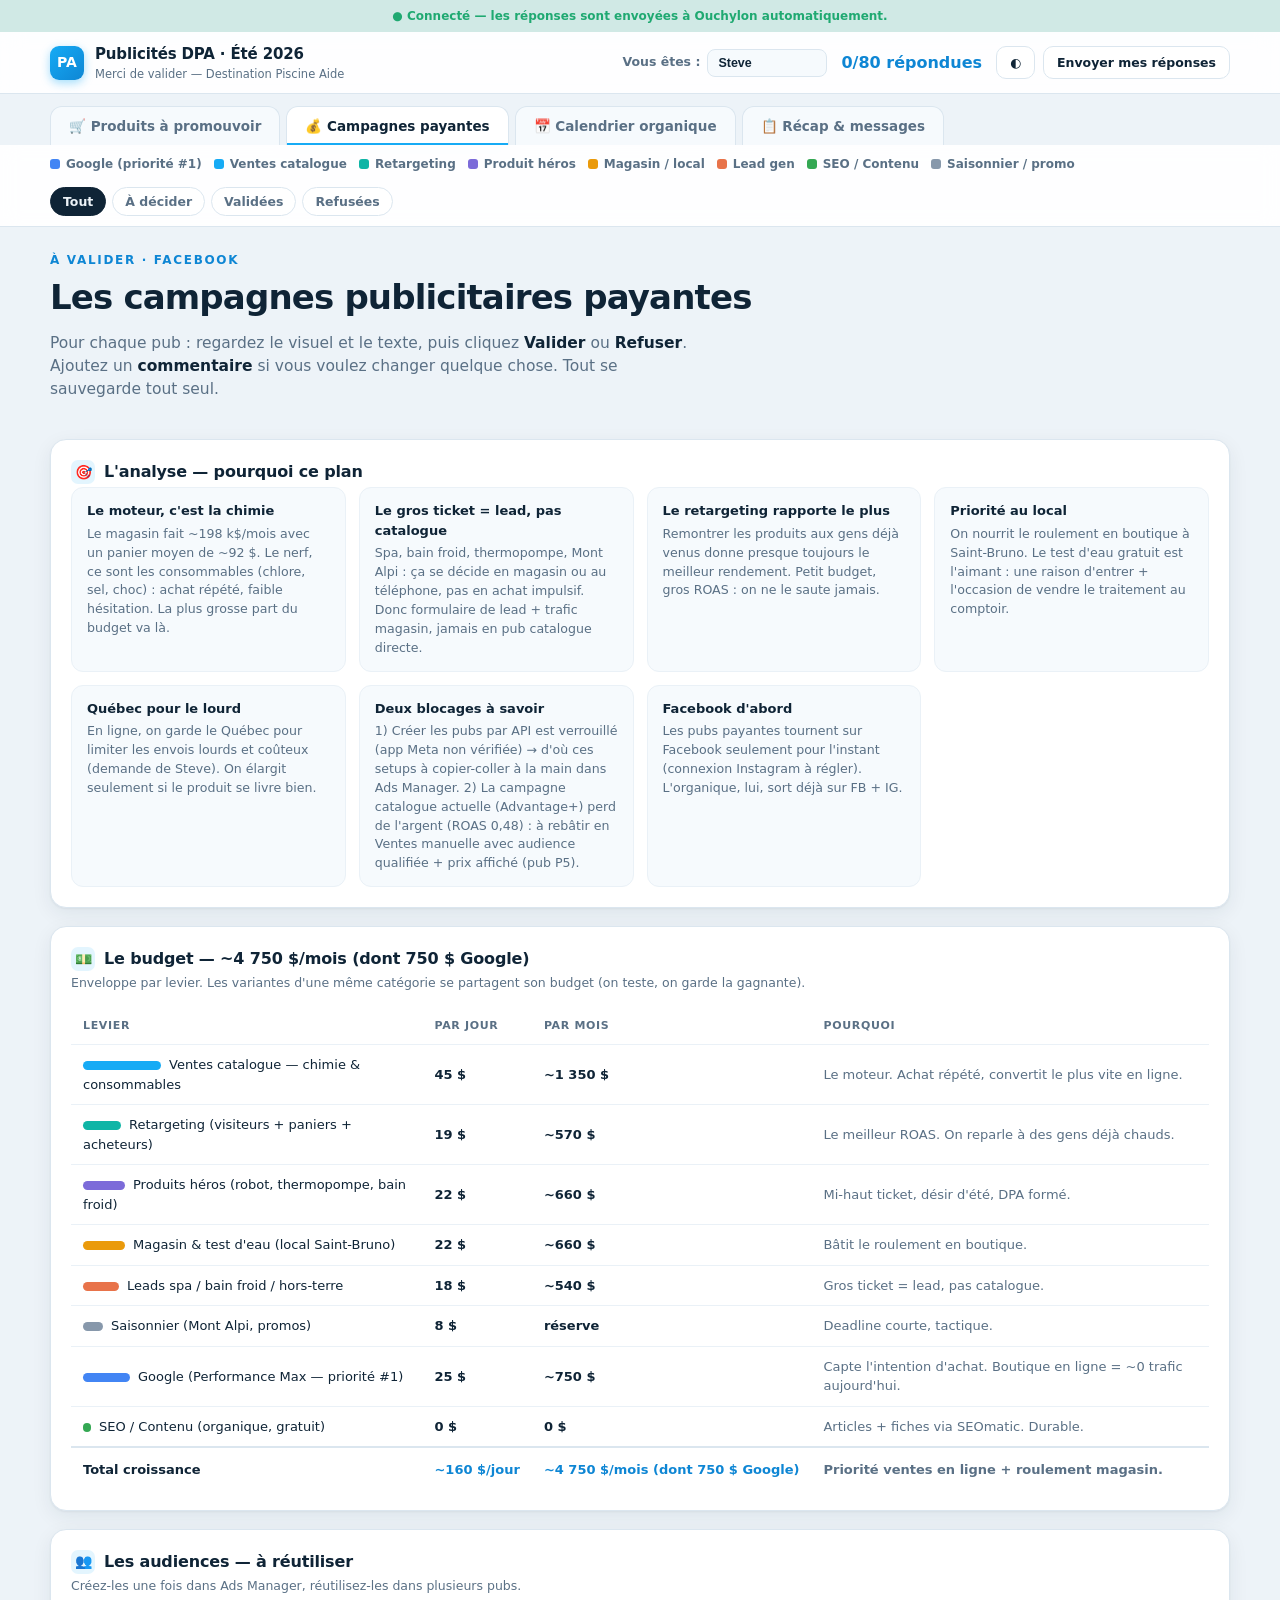
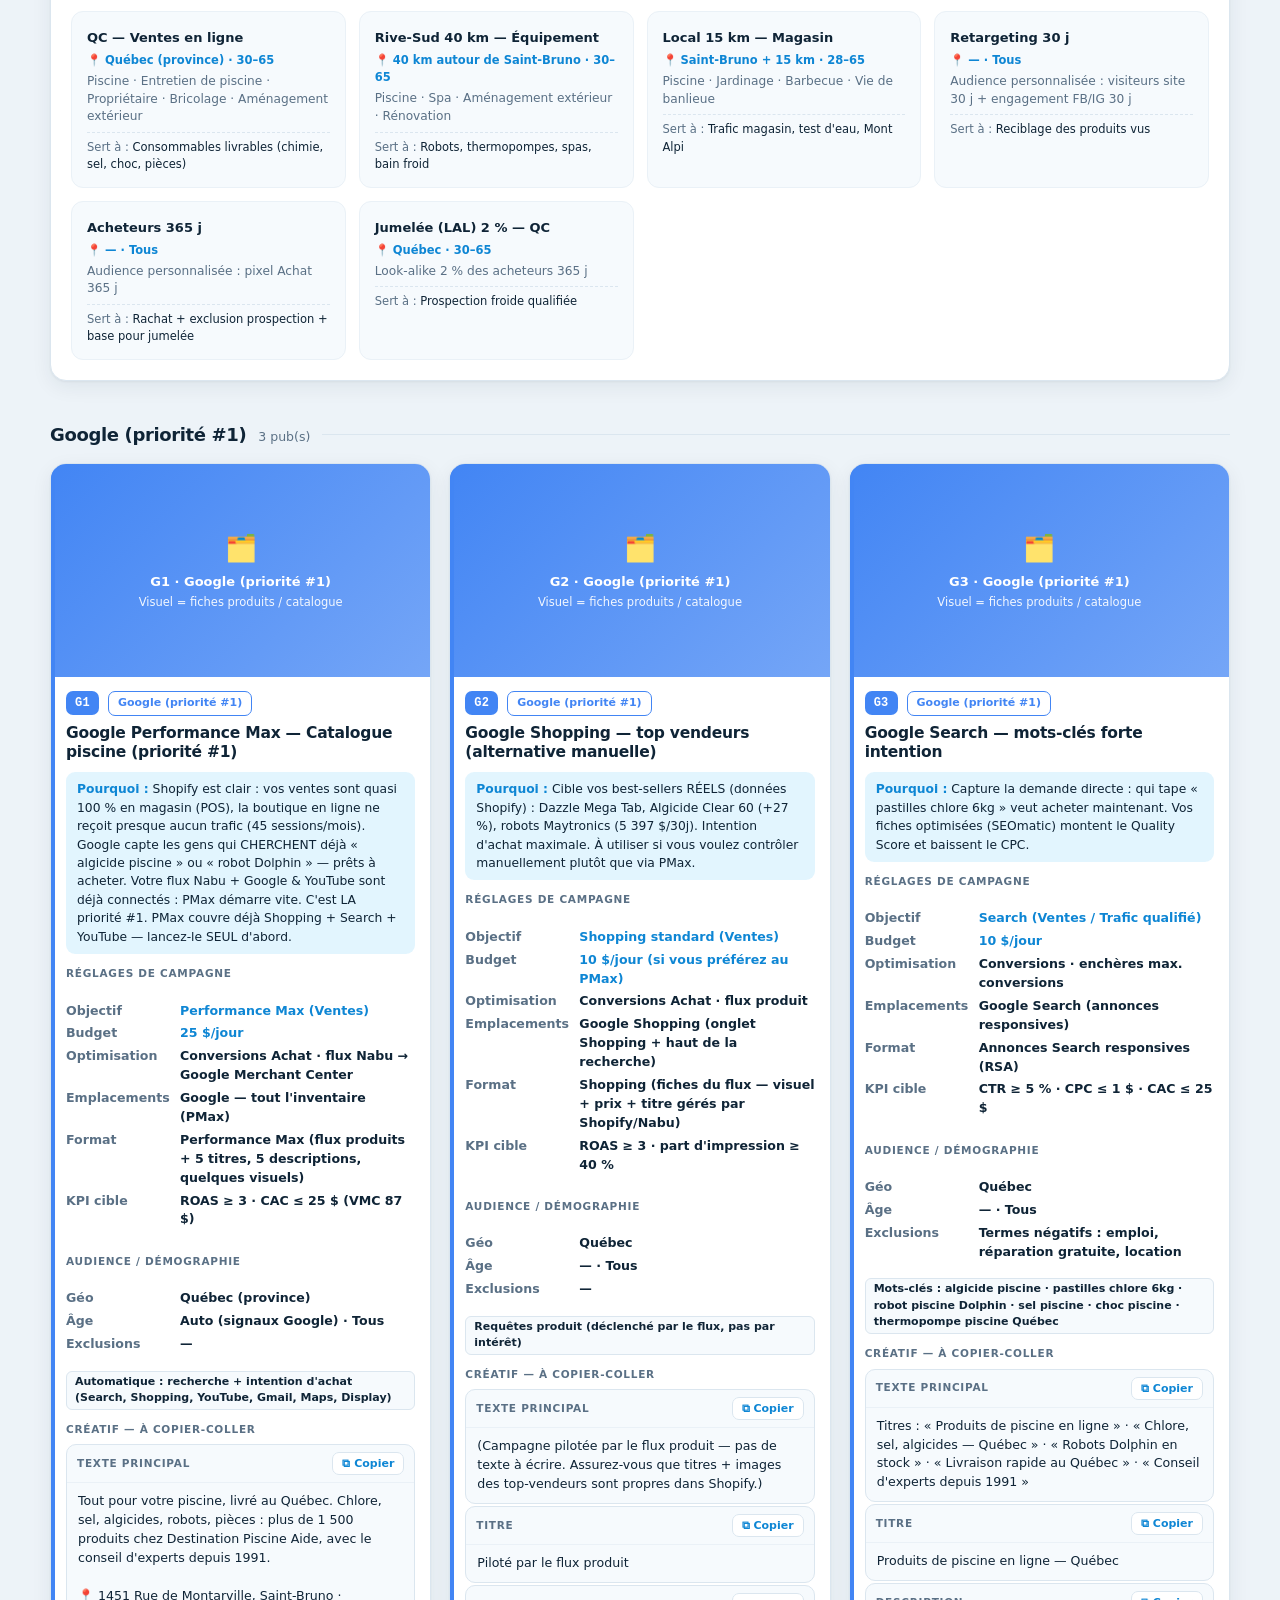
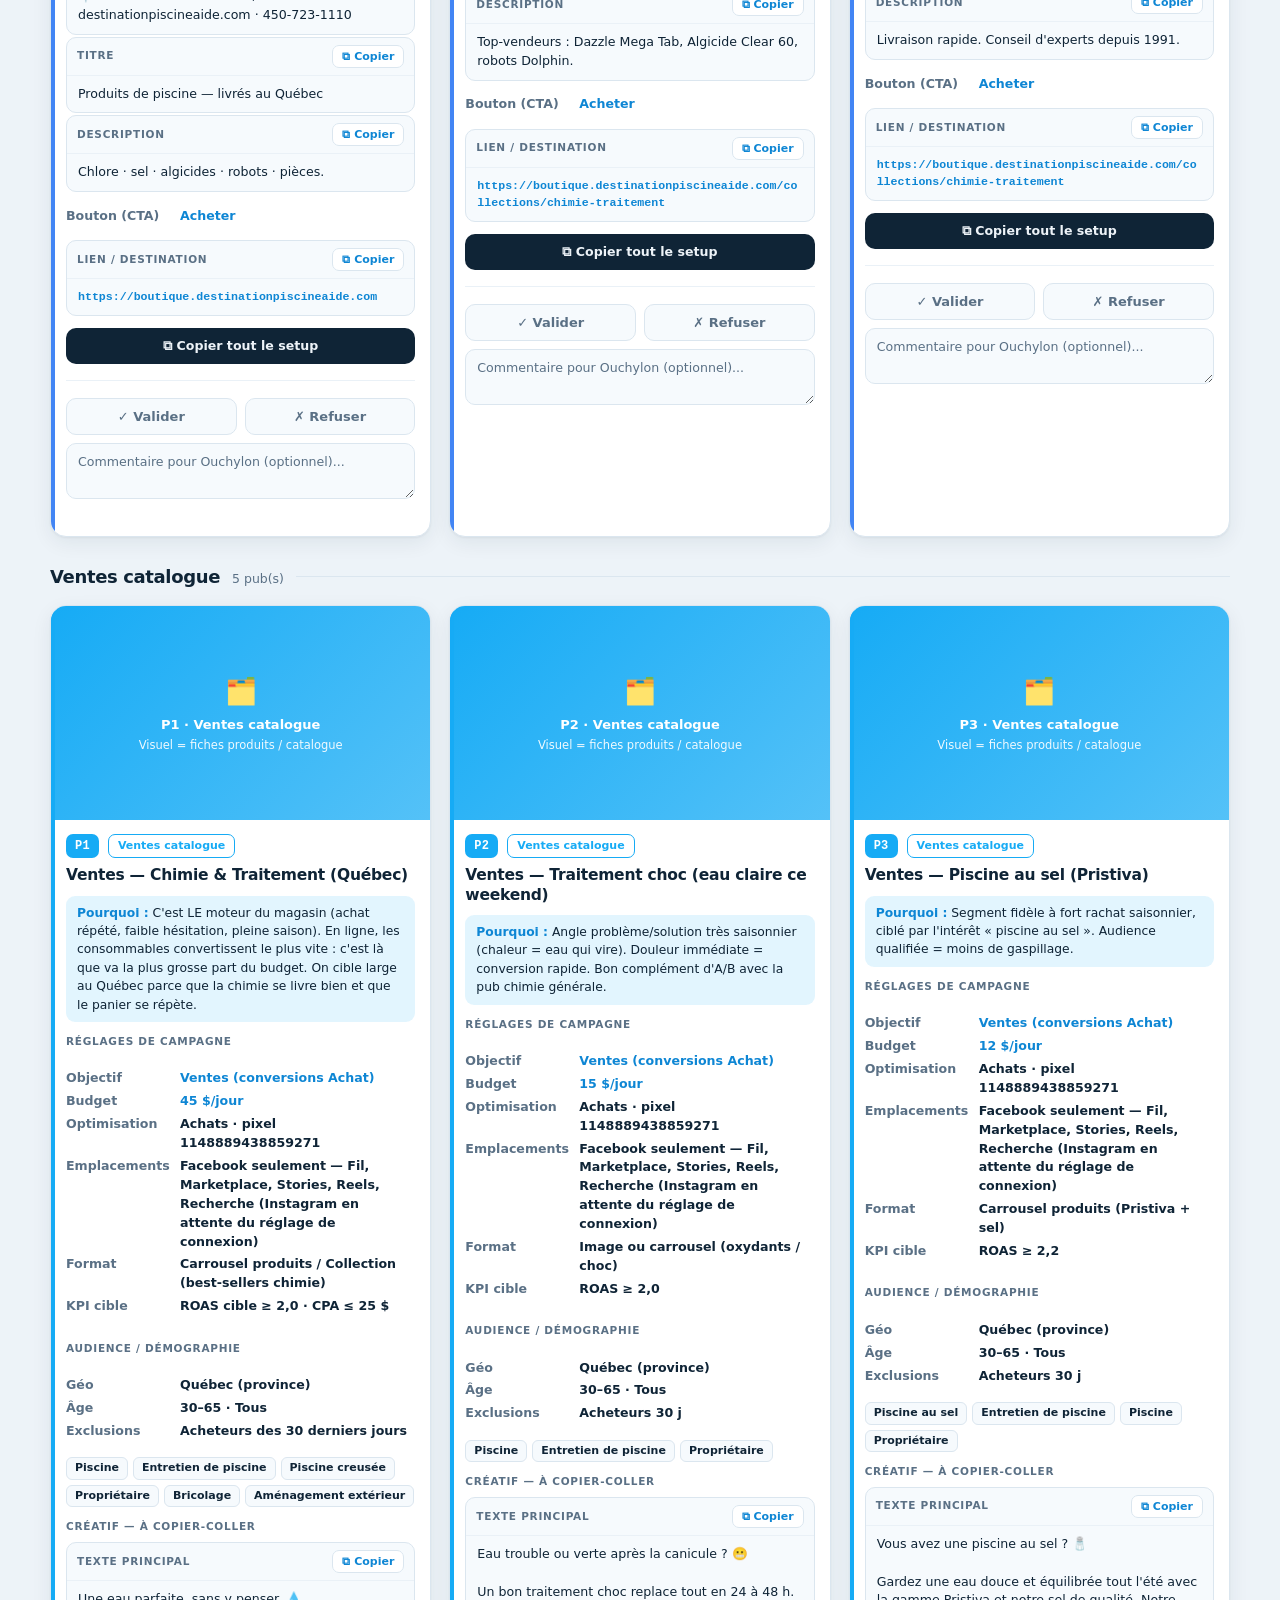
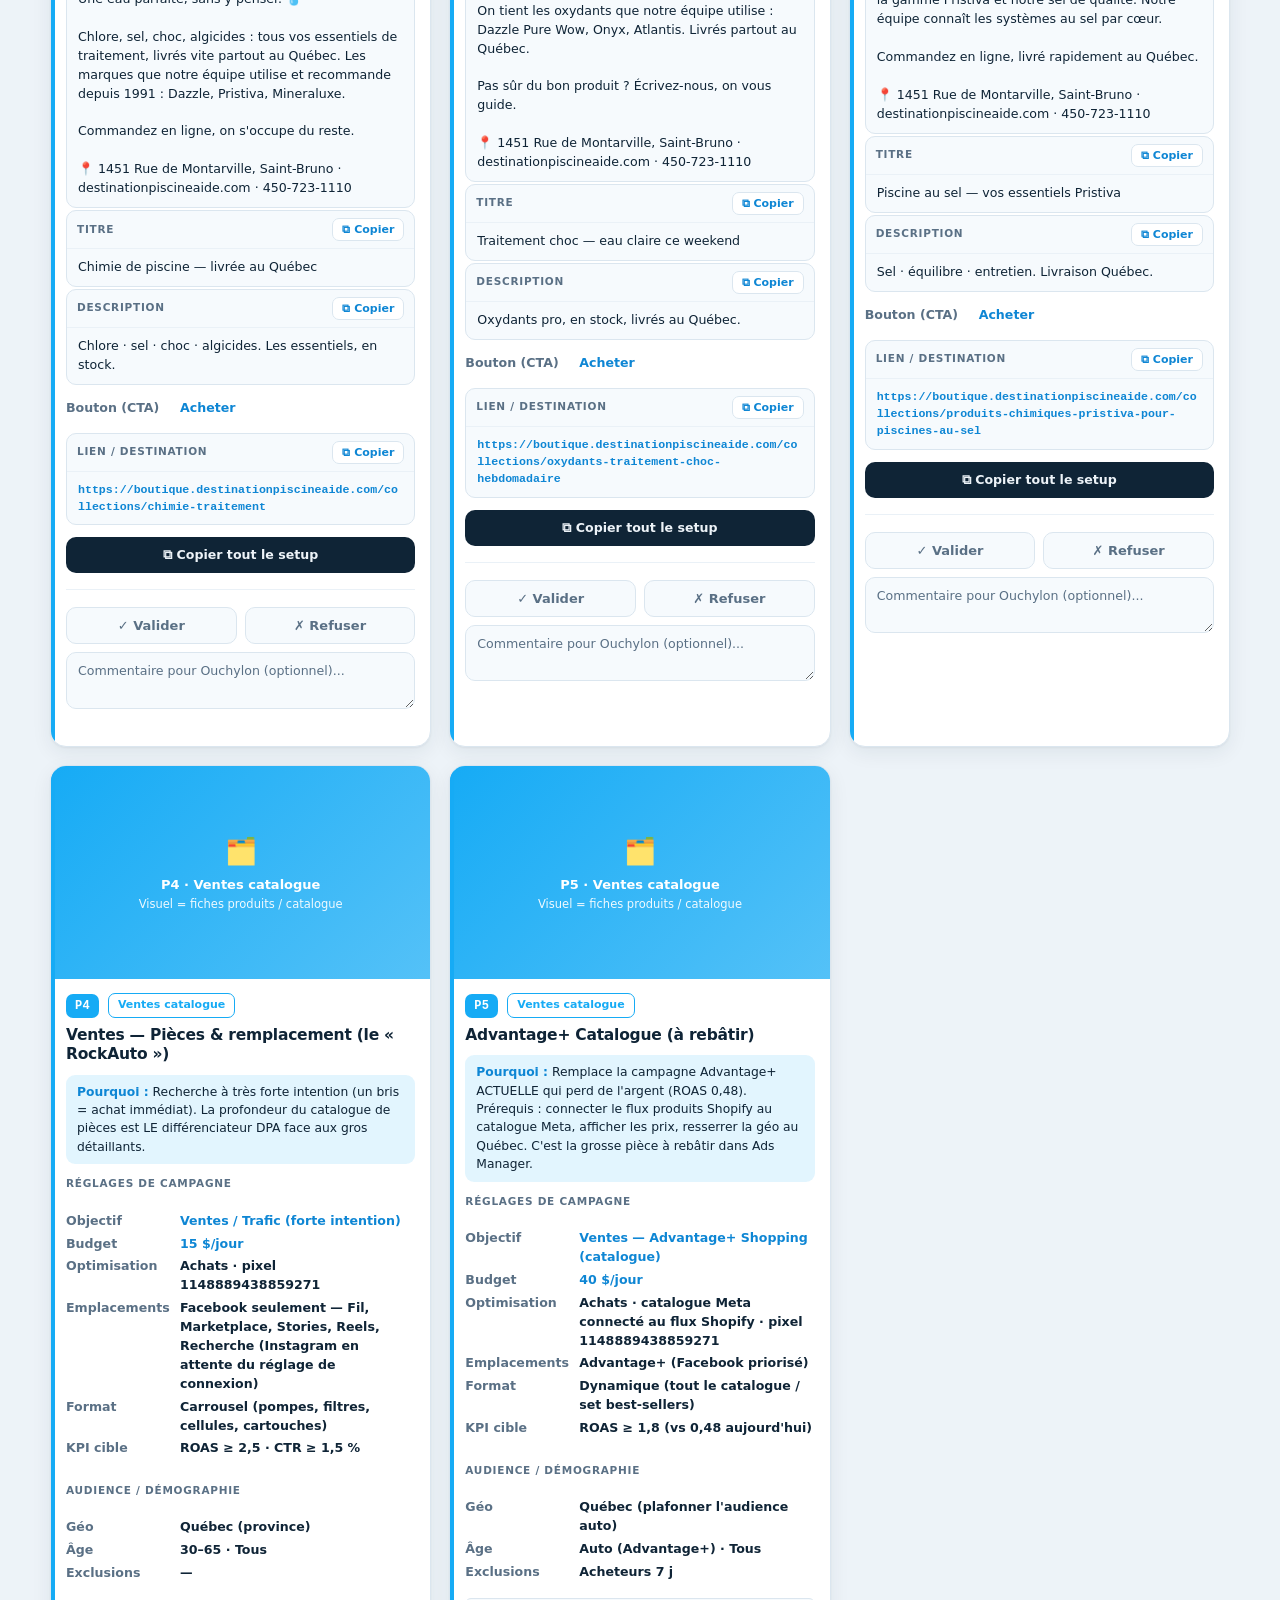
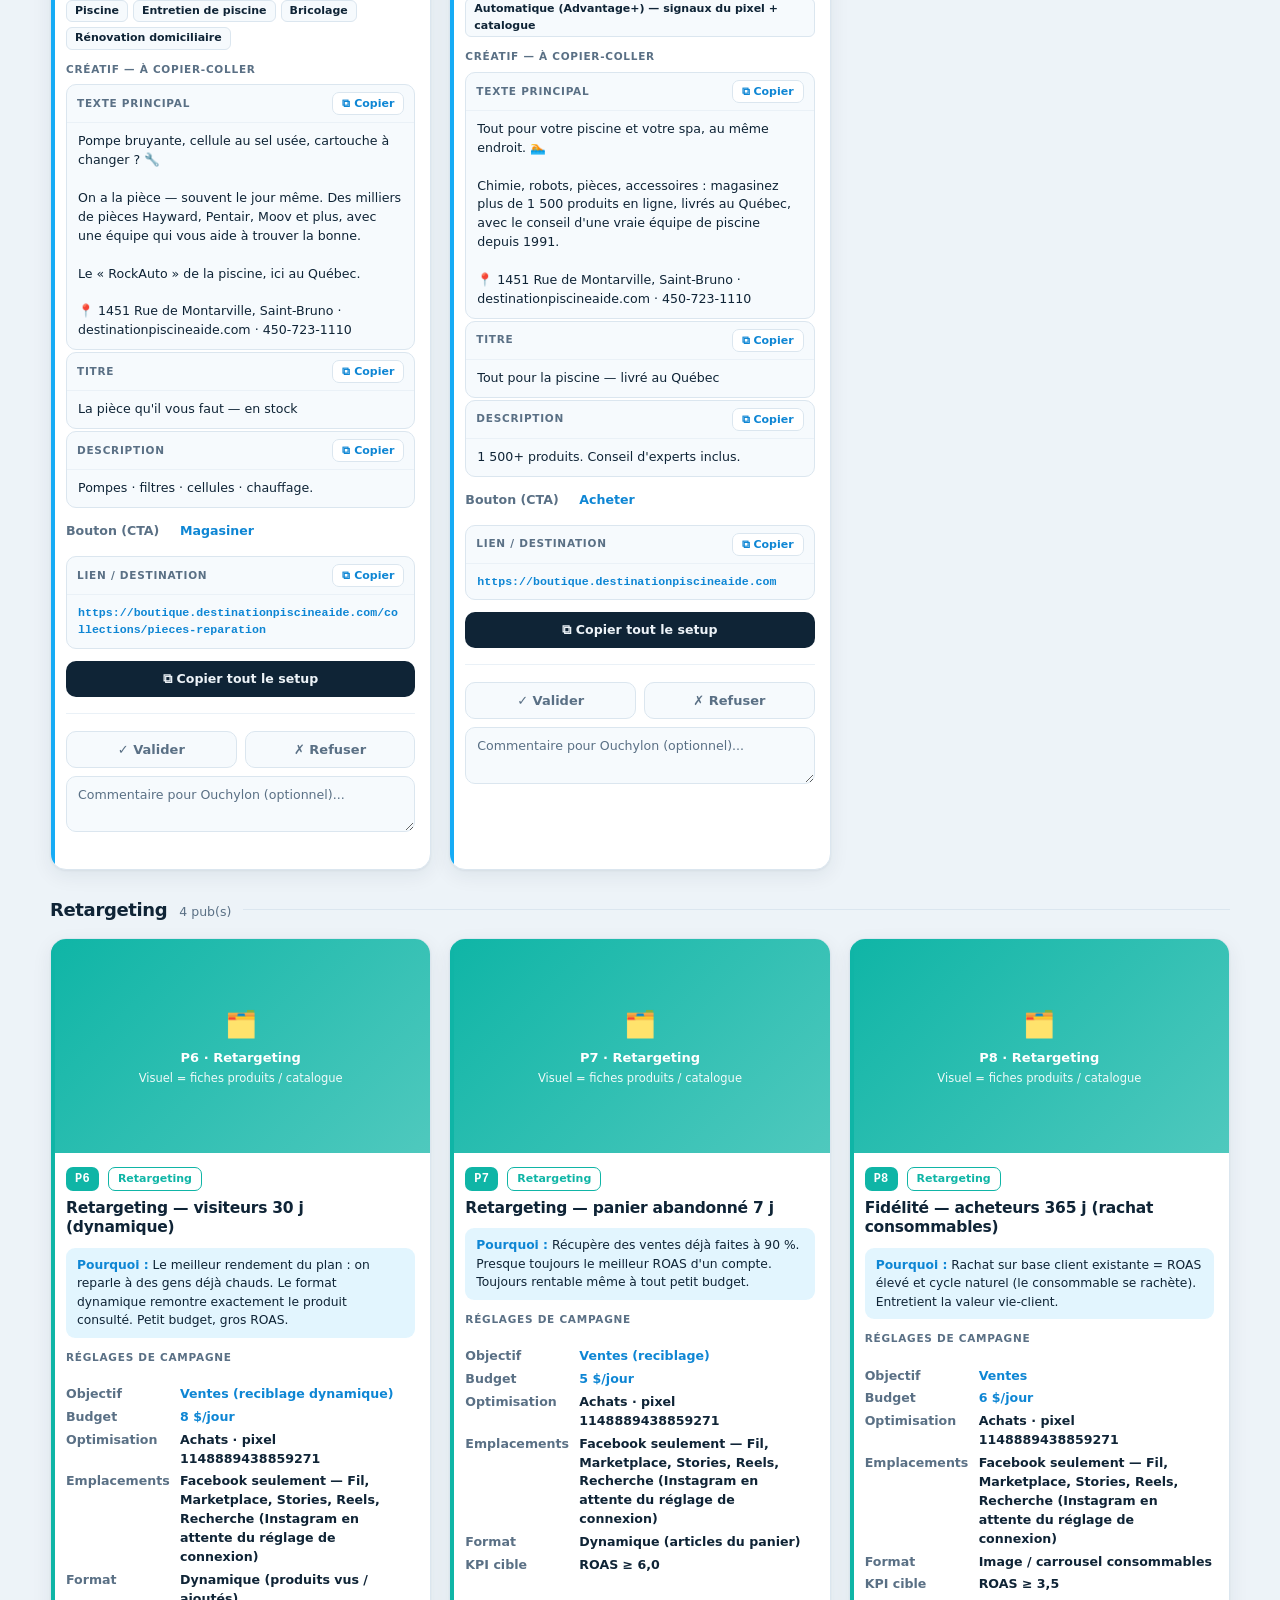
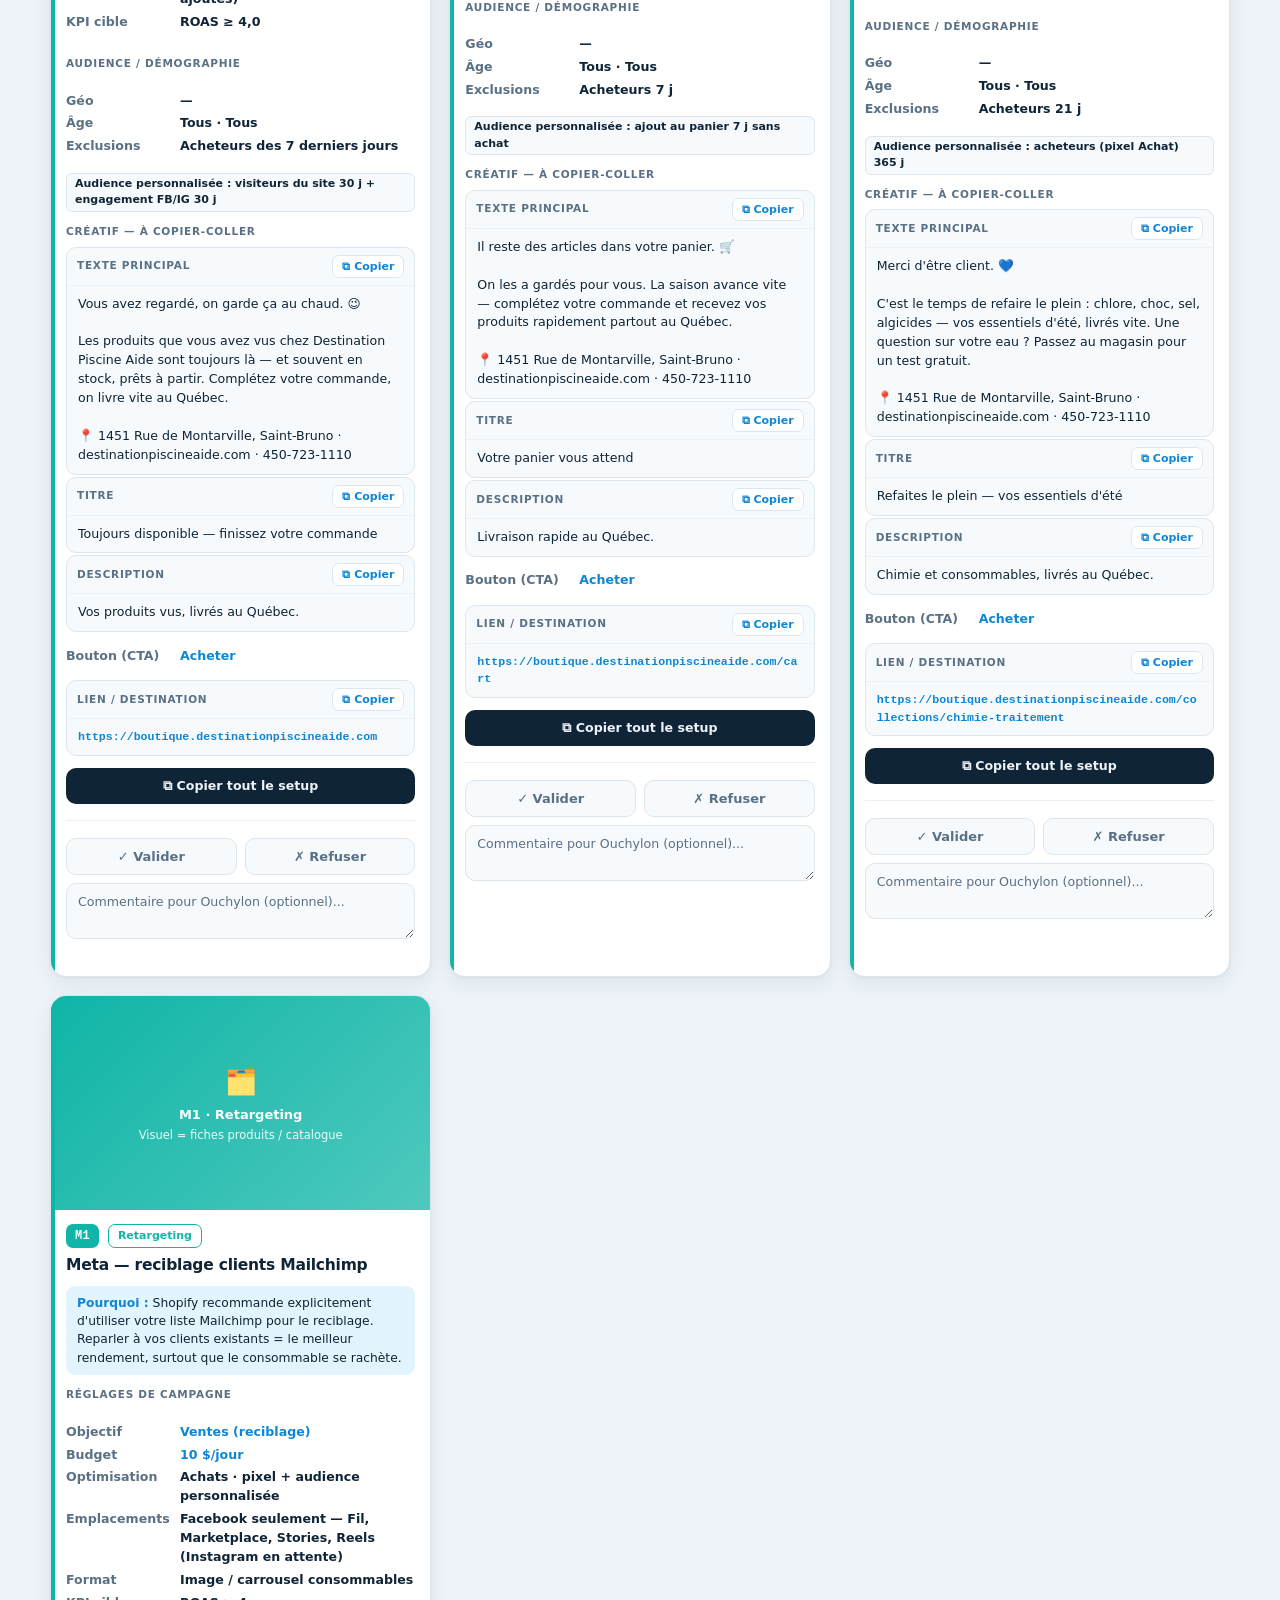
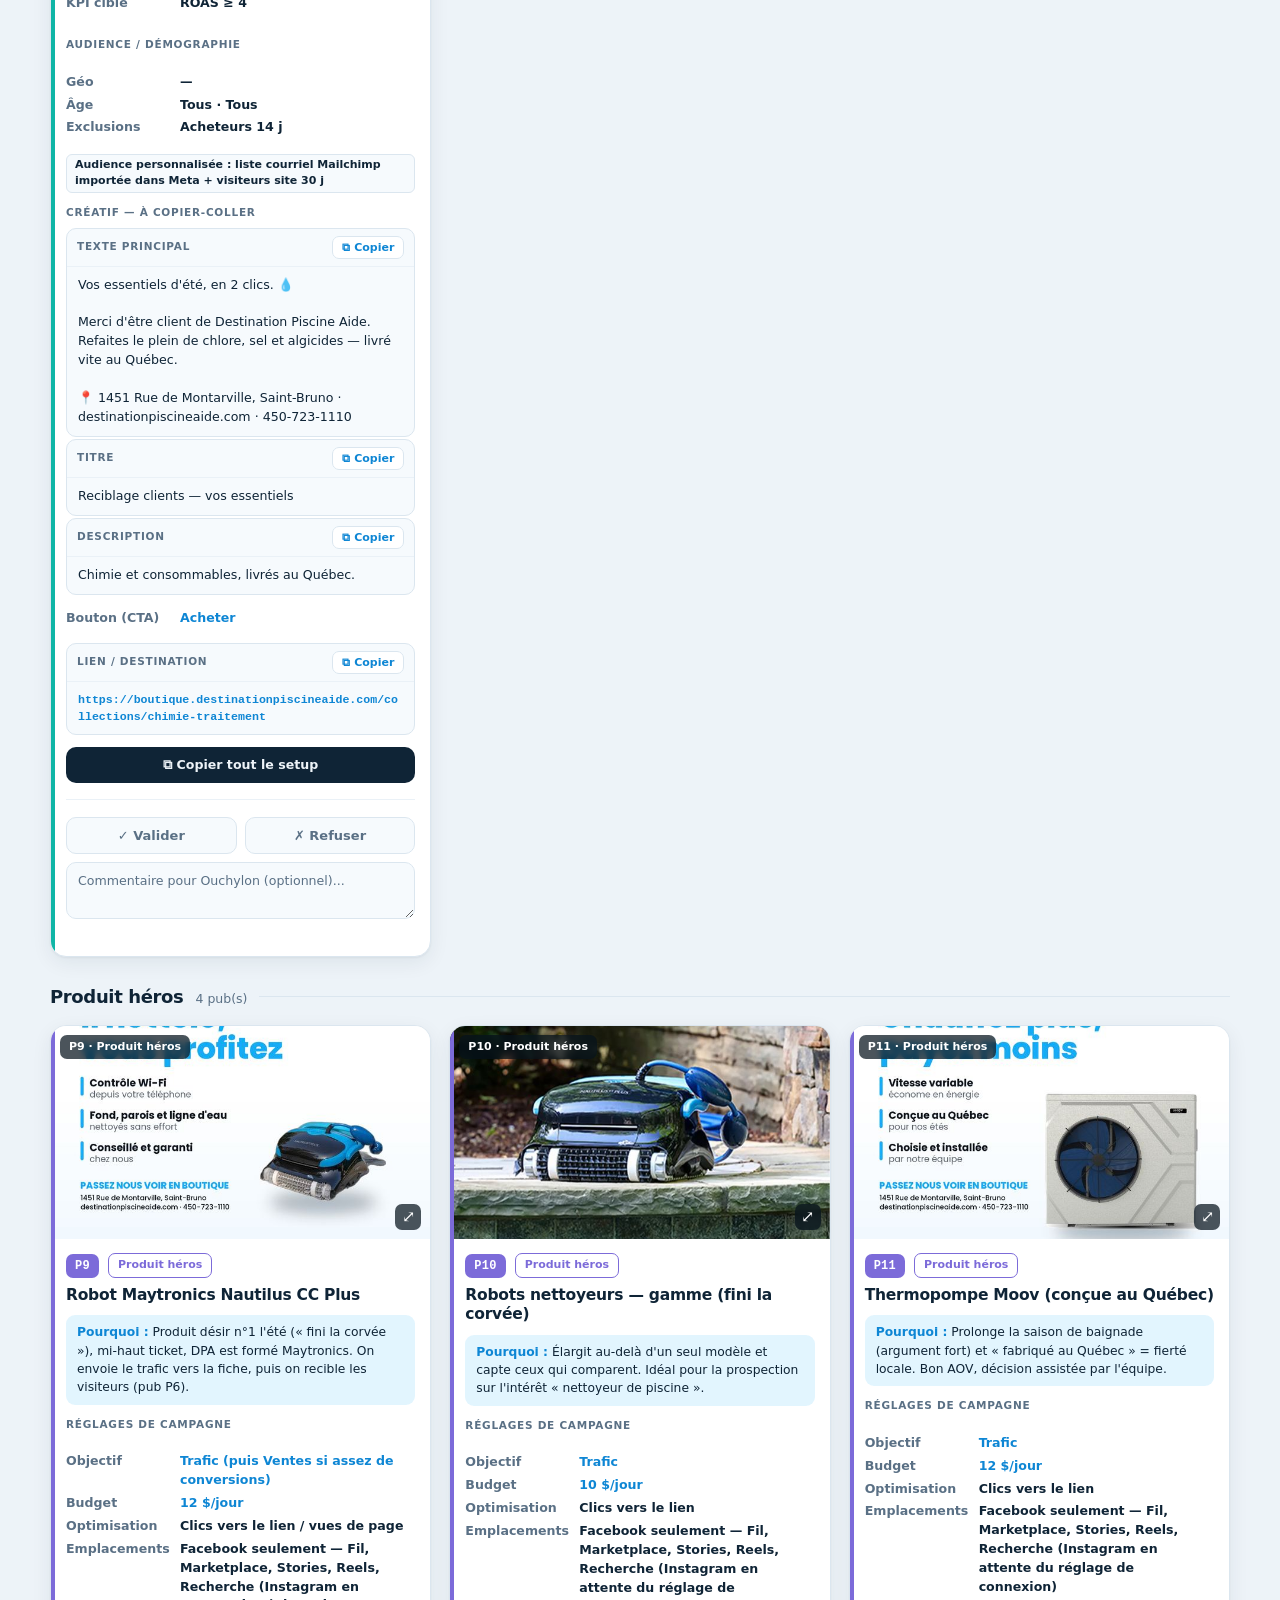
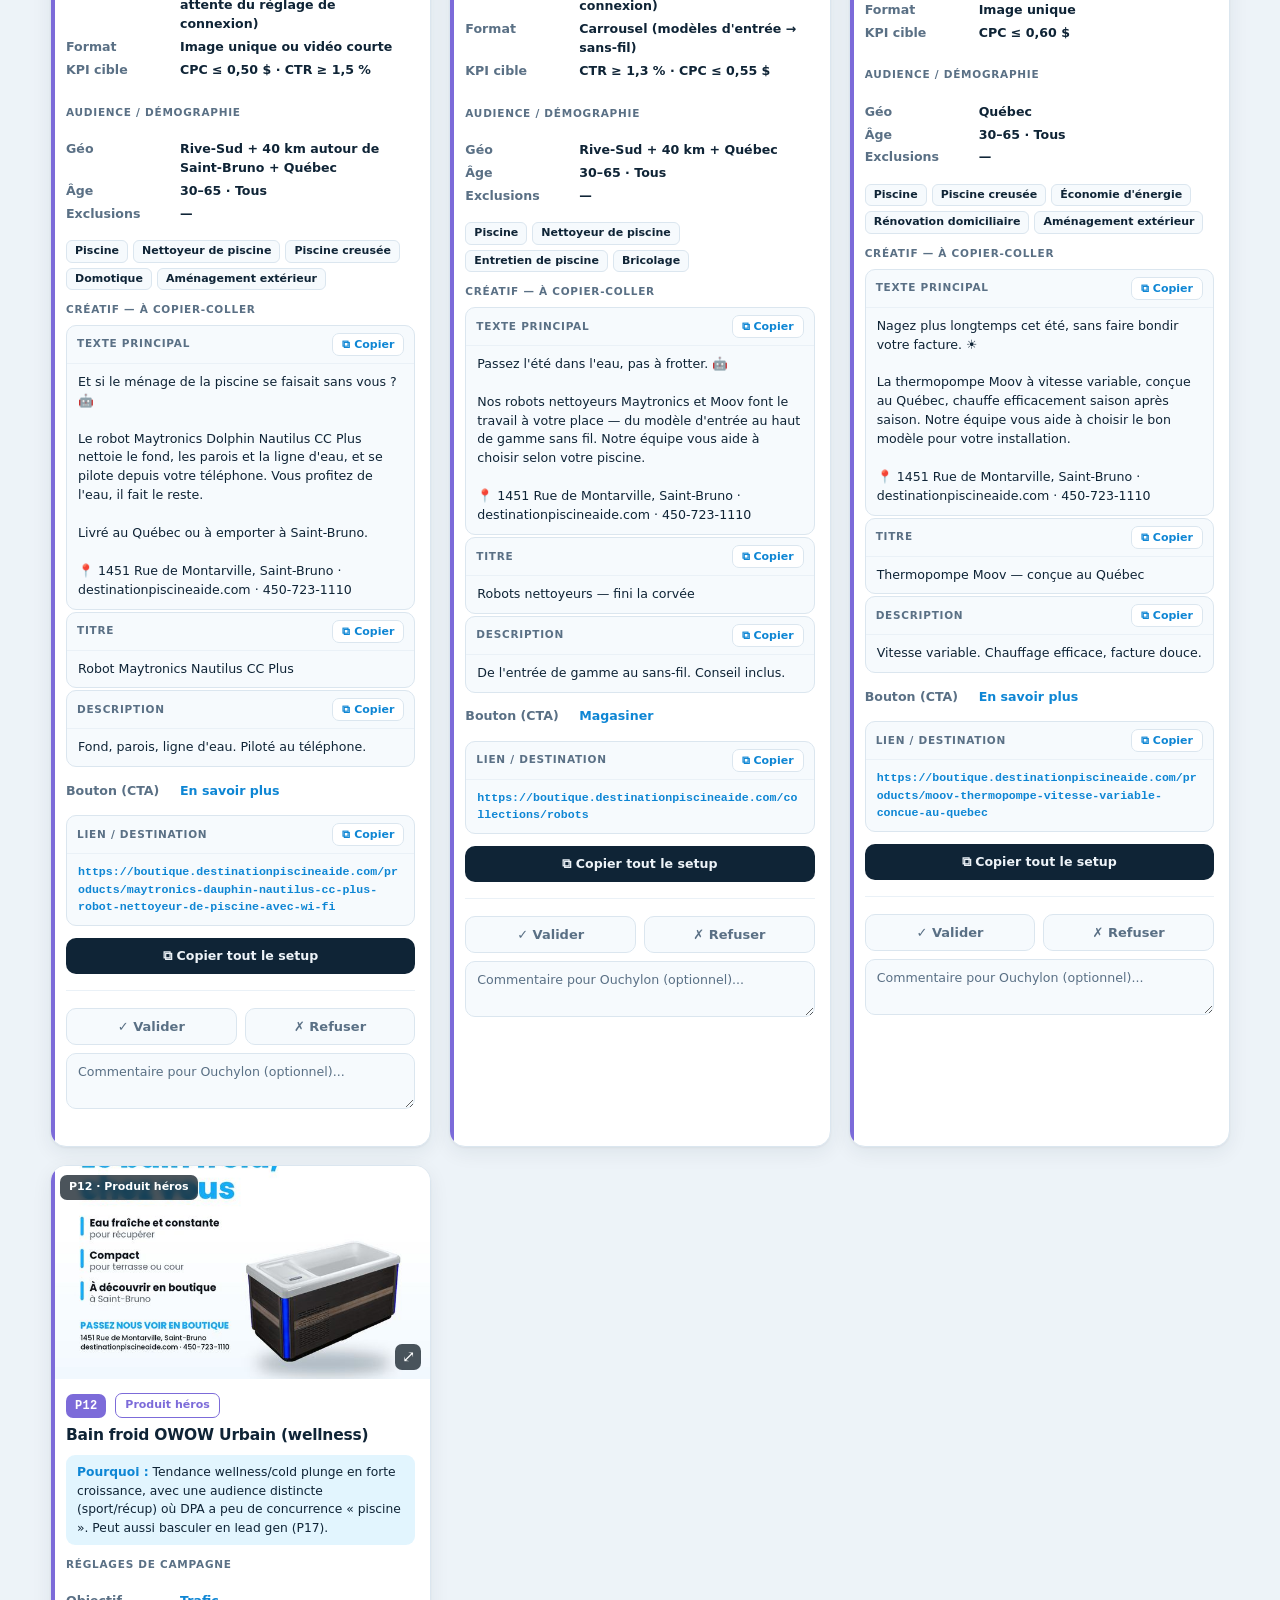
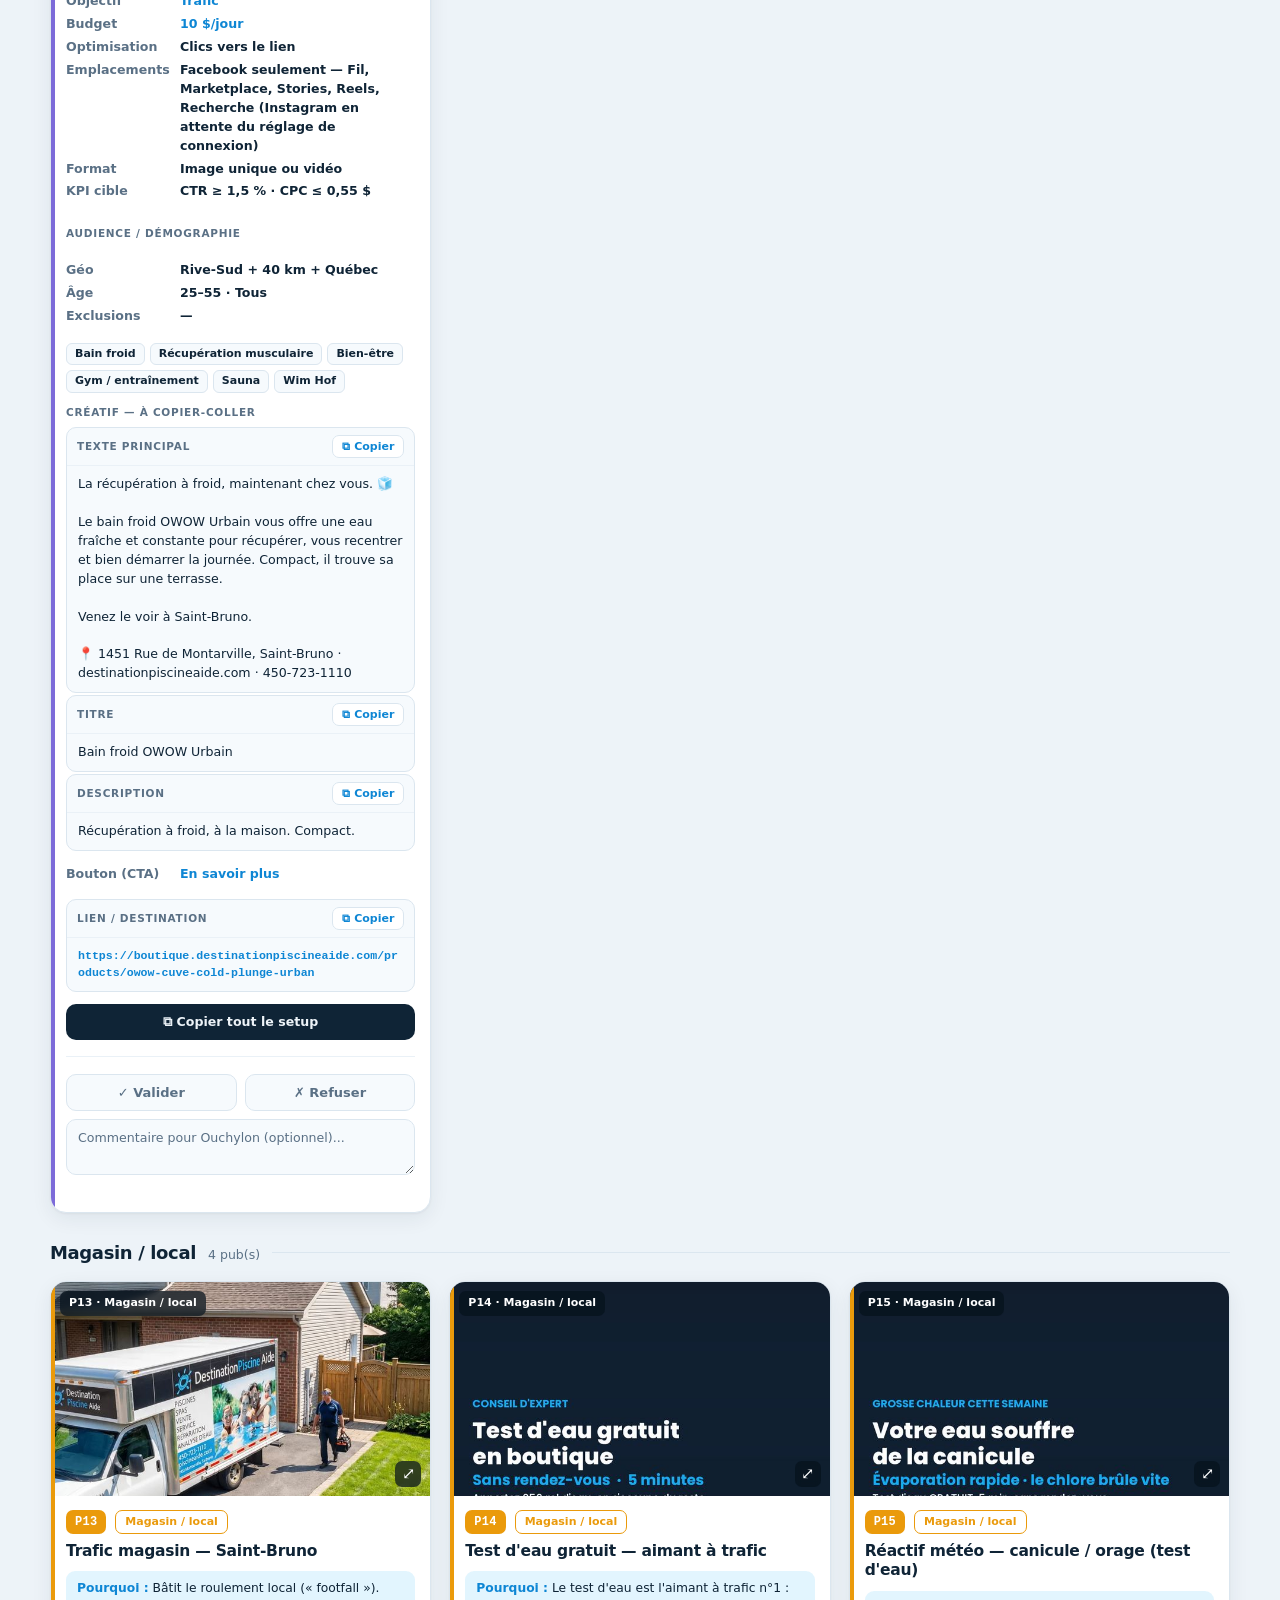
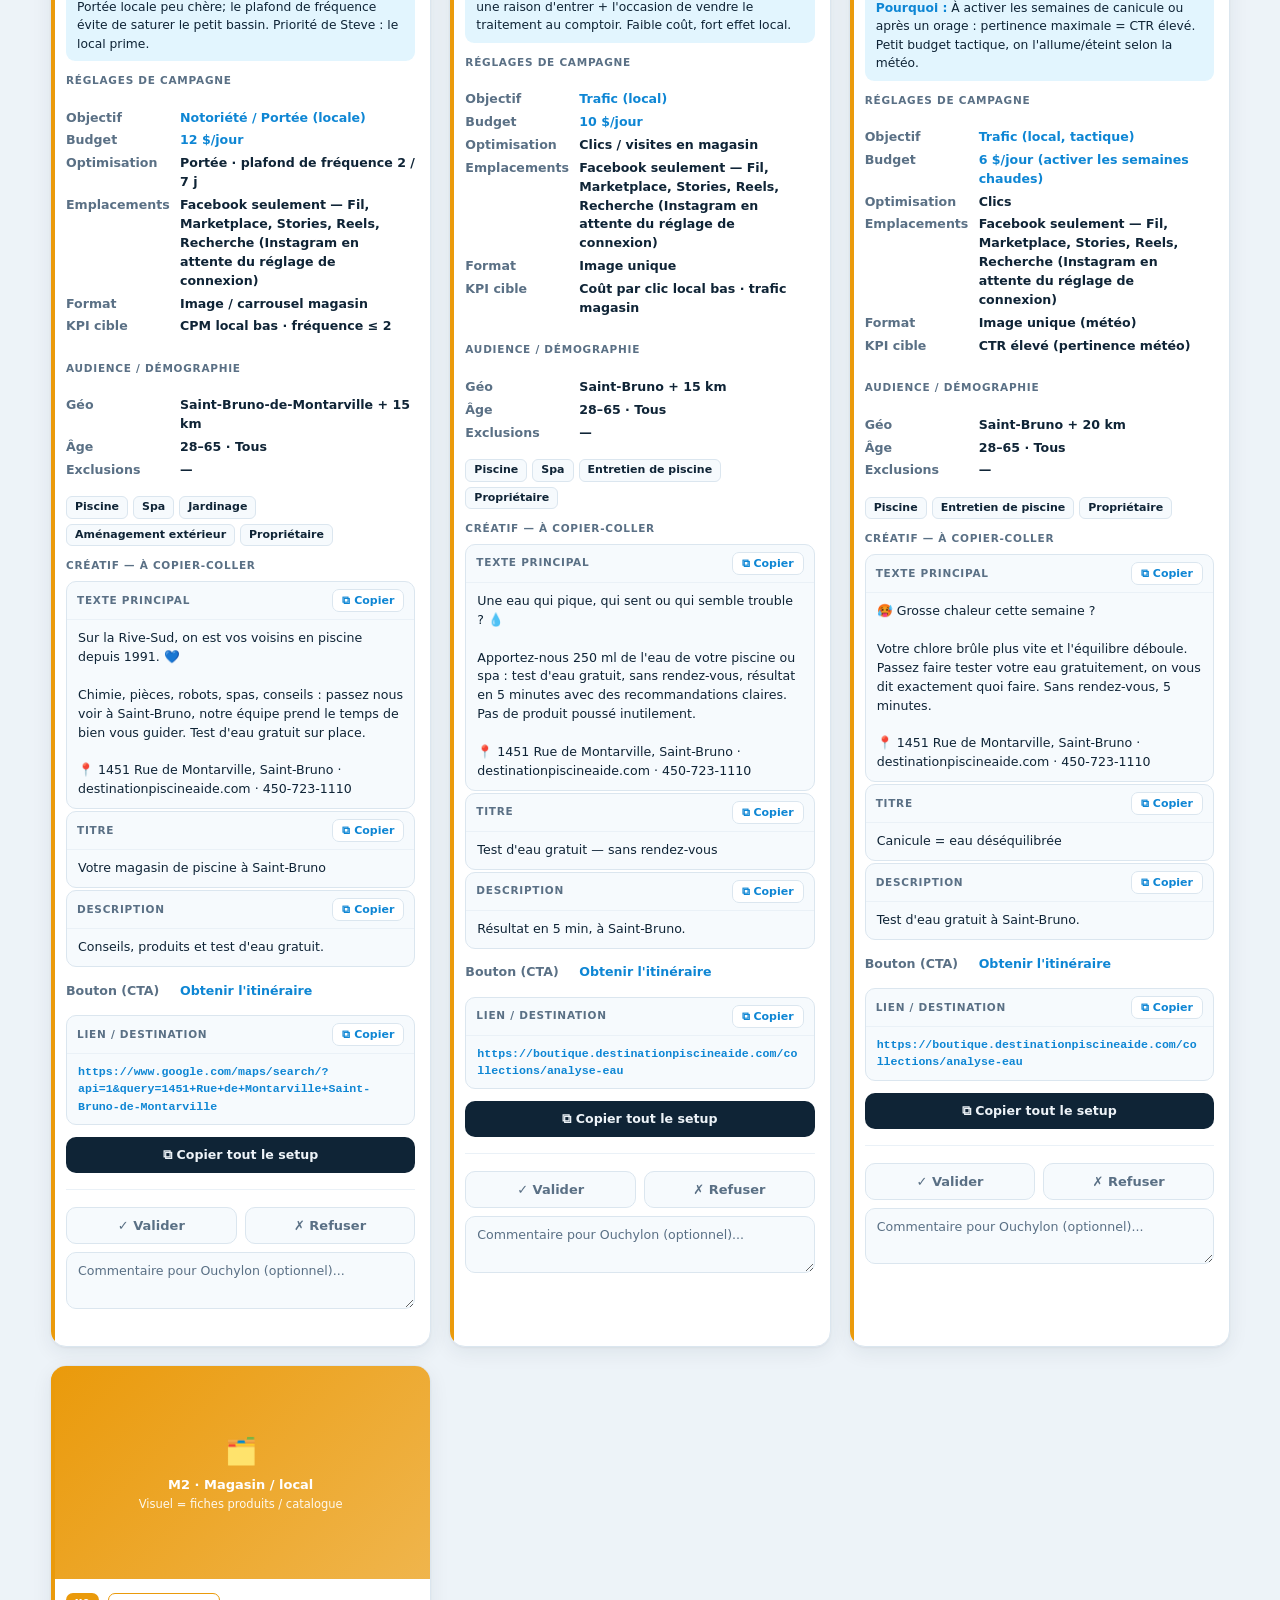
==== commit 329cb887: "Sélecteur avec photos + onglet Récap & messages (récap commentaires + message à Ouchylon) Co-Authore" ====
--- a/index.html
+++ b/index.html
@@ -24,6 +24,7 @@
   <button class="tab" id="tabPromo" role="tab" aria-selected="false">🛒 Produits à promouvoir</button>
   <button class="tab" id="tabPaid" role="tab" aria-selected="true">💰 Campagnes payantes</button>
   <button class="tab" id="tabOrg" role="tab" aria-selected="false">📅 Calendrier organique</button>
+  <button class="tab" id="tabRecap" role="tab" aria-selected="false">📋 Récap & messages</button>
 </div>
 <div class="subbar"><div class="subbar-in">
   <div class="legend" id="legend"></div>
@@ -61,6 +62,20 @@
     </div>
     <div id="orgApp"></div>
   </section>
+  <section class="view" id="viewRecap">
+    <div class="hero">
+      <div class="eyebrow">Votre récap</div>
+      <h1>Vos commentaires & un mot à Ouchylon</h1>
+      <p class="lede">Retrouvez tout ce que vous avez écrit, et laissez un message libre (liens, idées, précisions) à Ouchylon.</p>
+    </div>
+    <div class="panel">
+      <h2><span class="ic">✍️</span> Message à Ouchylon</h2>
+      <p class="sub">Écrivez ce que vous voulez : liens, précisions sur des produits, idées. Sauvegardé automatiquement.</p>
+      <textarea id="msgBox" class="msgbox" placeholder="Ex. : Le produit X n'est plus vendu · voici un lien vers un fournisseur · j'aimerais promouvoir surtout…"></textarea>
+      <div class="saved" id="msgSaved">✓ enregistré</div>
+    </div>
+    <div id="recapApp"></div>
+  </section>
   <div class="foot">Destination Piscine Aide · 1451 Rue de Montarville, Saint-Bruno-de-Montarville · destinationpiscineaide.com · 450-723-1110</div>
 </main>
 
--- a/styles.css
+++ b/styles.css
@@ -195,6 +195,20 @@
 .pcol-btn{border:1.5px solid var(--line);background:var(--surface-2);color:var(--muted);border-radius:9px;padding:9px;font-size:12.5px;font-weight:700;transition:.14s;margin-top:auto}
 .pcol-btn:hover{border-color:var(--keep);color:var(--keep)}
 .pcol-btn[aria-pressed="true"]{background:var(--keep);border-color:var(--keep);color:#fff}
+.pcol-img{position:relative;display:block;aspect-ratio:1/1;background:var(--surface-2);border-radius:9px;overflow:hidden;cursor:zoom-in}
+.pcol-img img{width:100%;height:100%;object-fit:cover;display:block}
+.pcol-img.ph{display:grid;place-items:center;color:#fff;background:linear-gradient(135deg,var(--accent),var(--accent-deep));text-decoration:none;cursor:pointer}
+.pcol-count{position:absolute;bottom:6px;left:6px;background:rgba(6,18,28,.72);color:#fff;font-size:10.5px;font-weight:700;padding:2px 7px;border-radius:6px;backdrop-filter:blur(3px)}
+.pcol-zoom{position:absolute;top:6px;right:6px;background:rgba(6,18,28,.72);color:#fff;width:22px;height:22px;border-radius:6px;display:grid;place-items:center;font-size:11px;backdrop-filter:blur(3px)}
+/* récap & message à Ouchylon */
+.msgbox{width:100%;border:1px solid var(--line);background:var(--surface-2);color:var(--ink);border-radius:10px;padding:11px 13px;font-size:13.5px;line-height:1.5;resize:vertical;min-height:100px}
+.msgbox::placeholder{color:var(--muted)}
+.recap-g{margin-top:14px}
+.recap-gh{font-size:12px;text-transform:uppercase;letter-spacing:.06em;color:var(--muted);font-weight:700;margin-bottom:8px}
+.recap-gh span{color:var(--accent-deep)}
+.recap-i{border:1px solid var(--line-2);border-radius:10px;padding:10px 12px;margin-bottom:8px;background:var(--surface-2)}
+.recap-l{font-size:12.5px;font-weight:650;color:var(--ink);margin-bottom:3px}
+.recap-c{font-size:13px;color:var(--muted);line-height:1.5;white-space:pre-wrap}
 @media (max-width:560px){.grid.paidgrid{grid-template-columns:1fr}.kv{grid-template-columns:92px 1fr}}
 .more{align-self:flex-start;background:none;border:none;color:var(--accent-deep);font-size:12px;font-weight:600;padding:0}
 .more:hover{text-decoration:underline}
